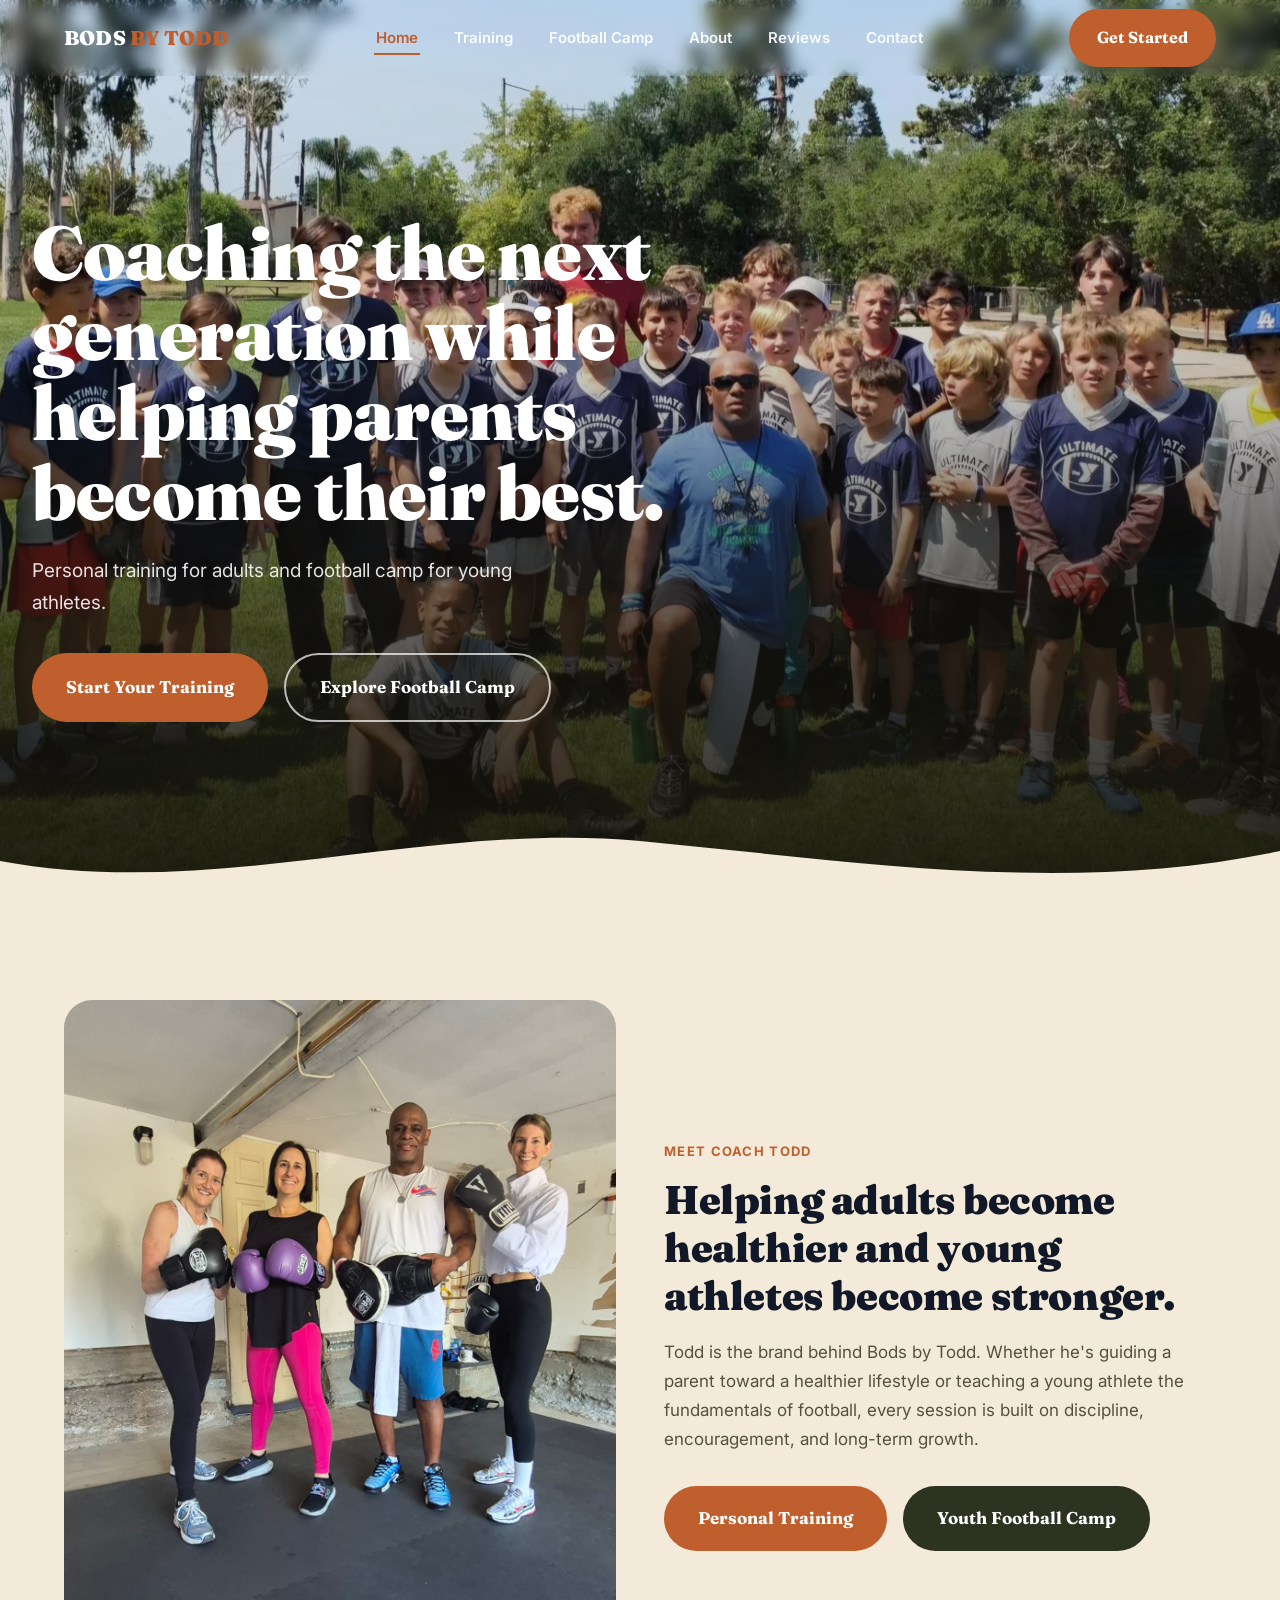
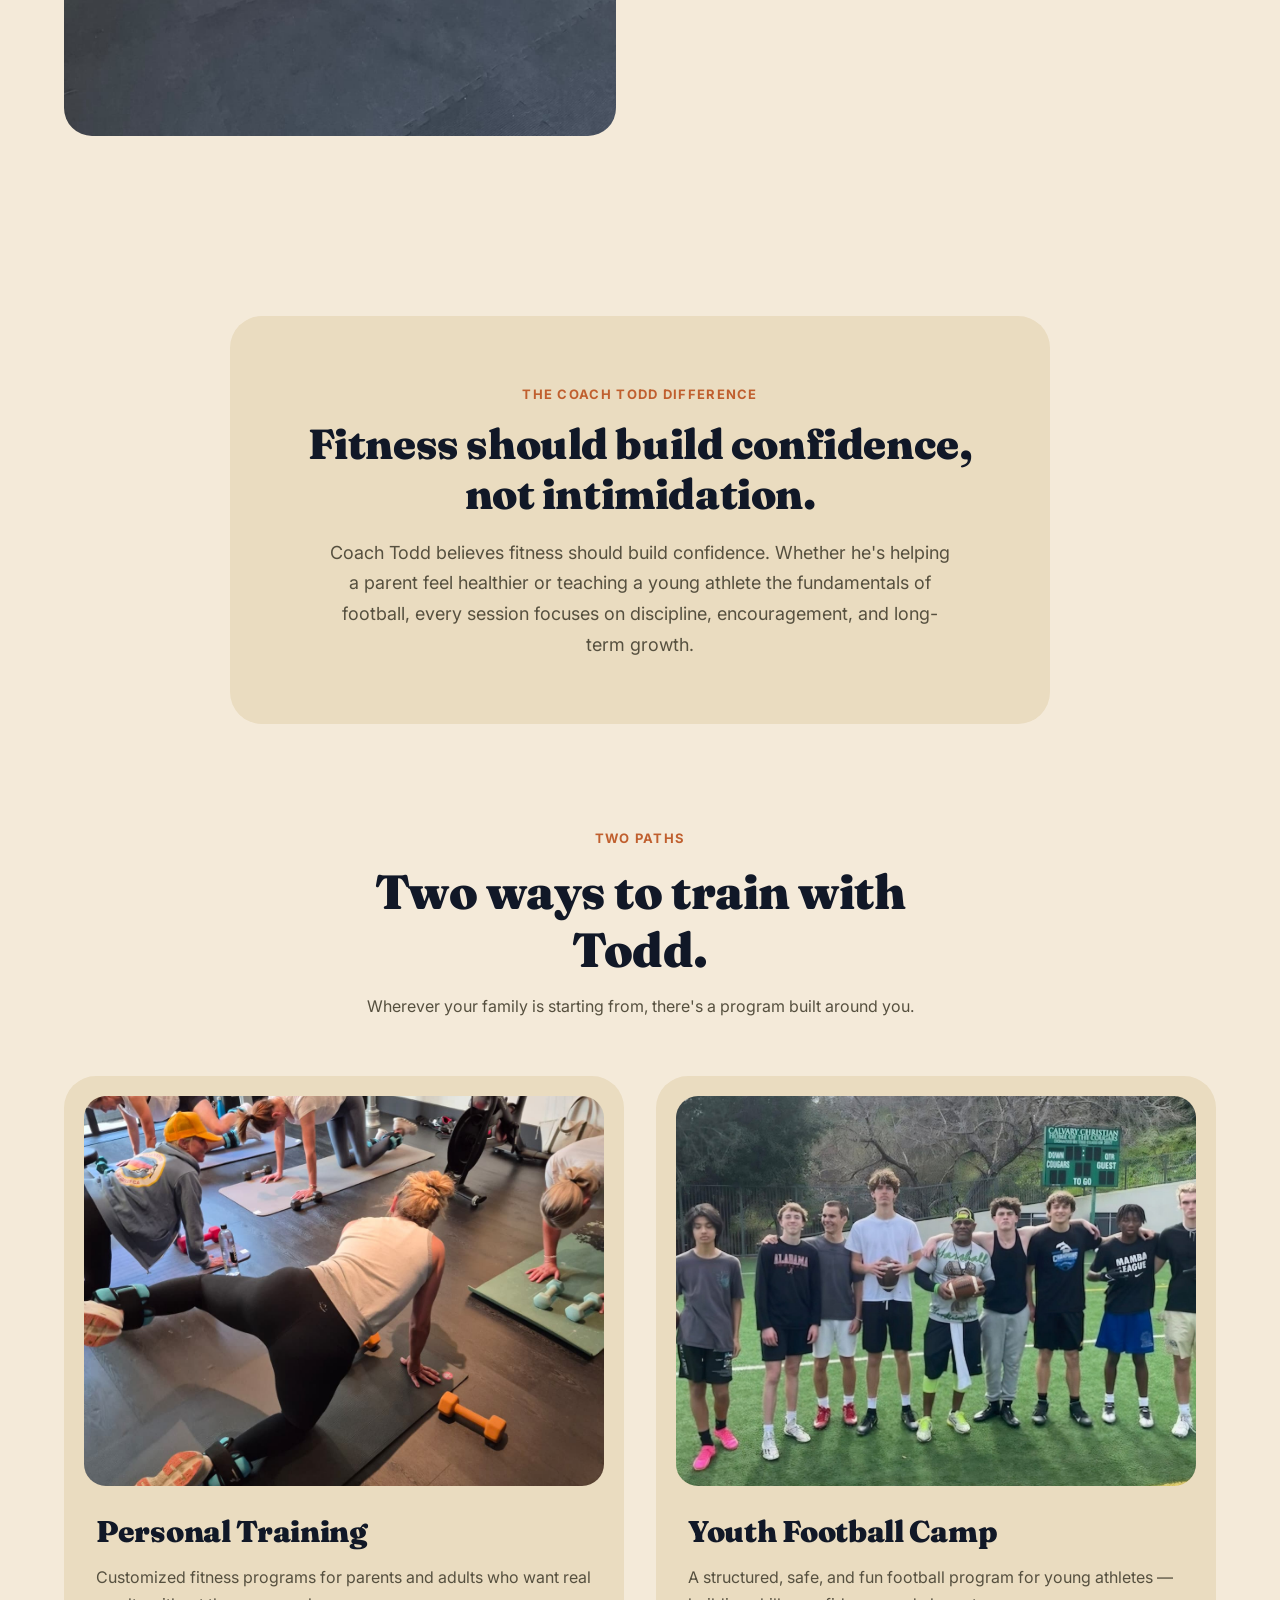
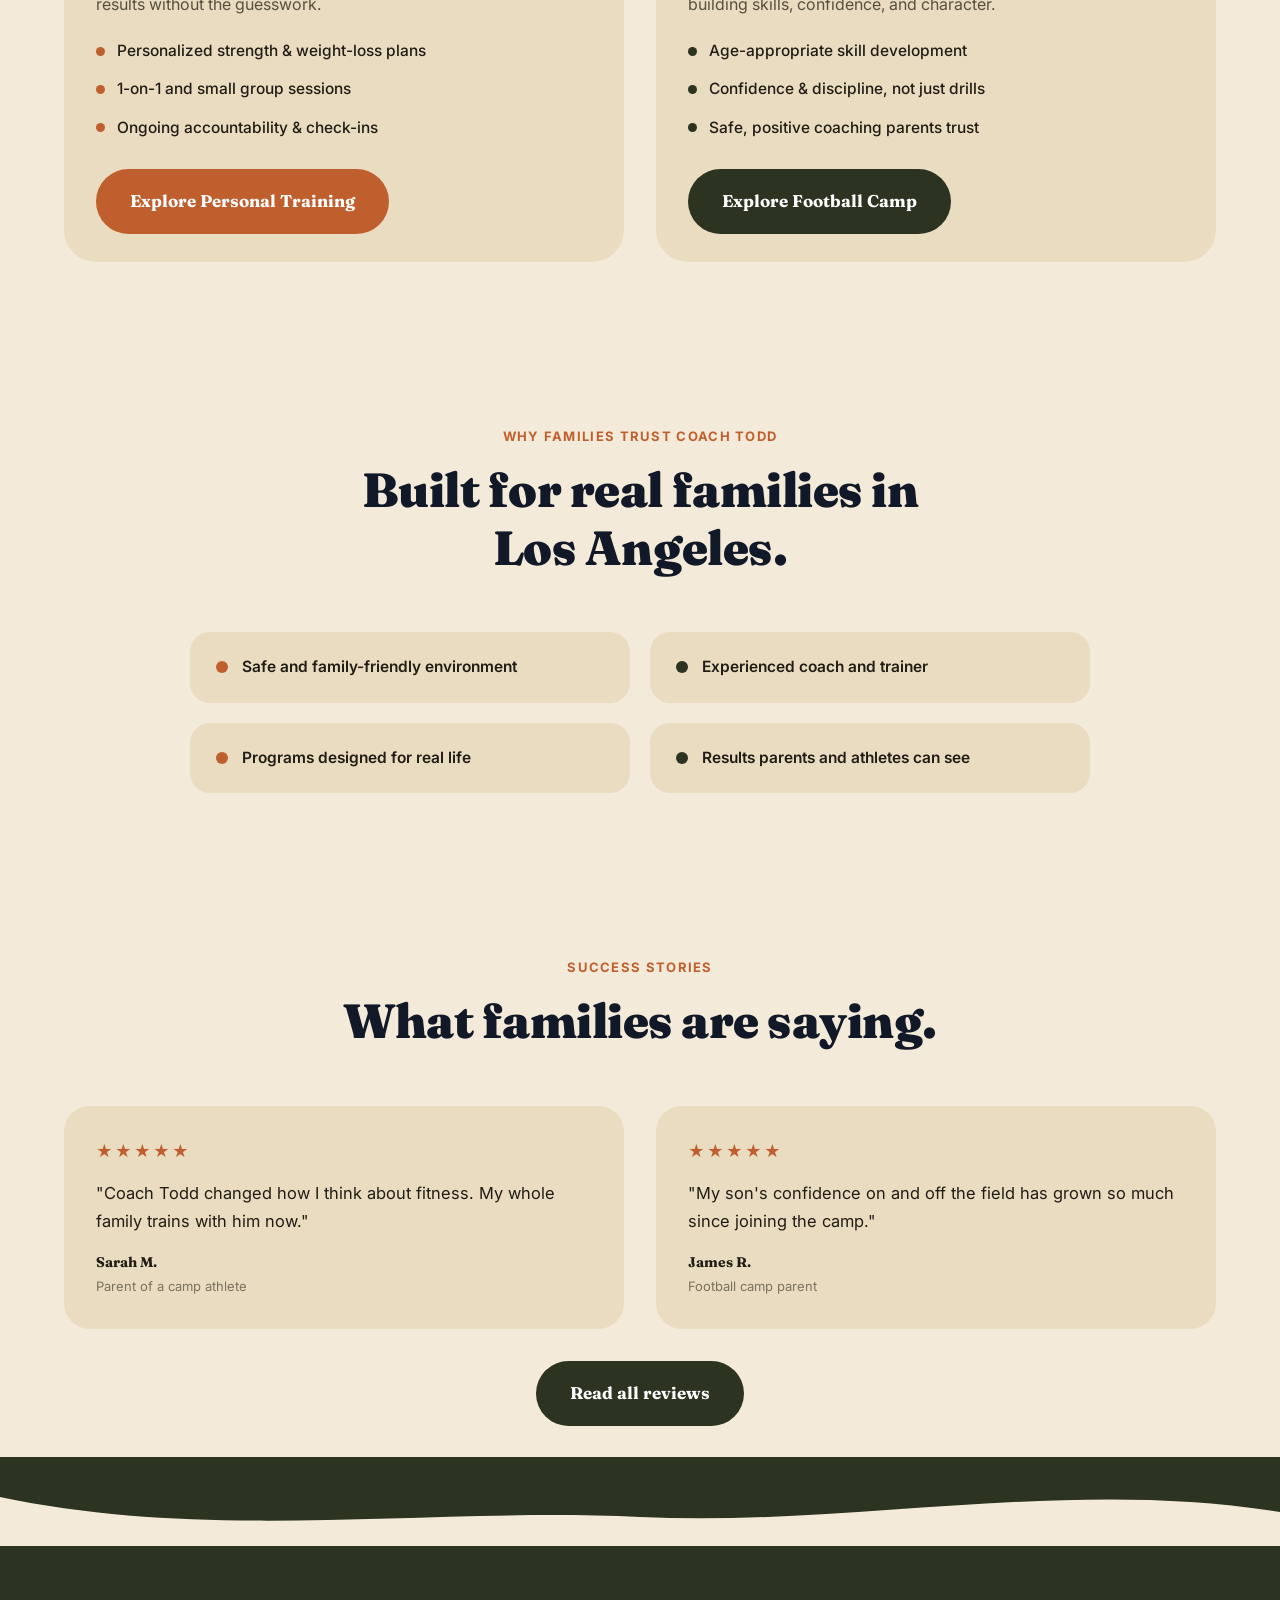
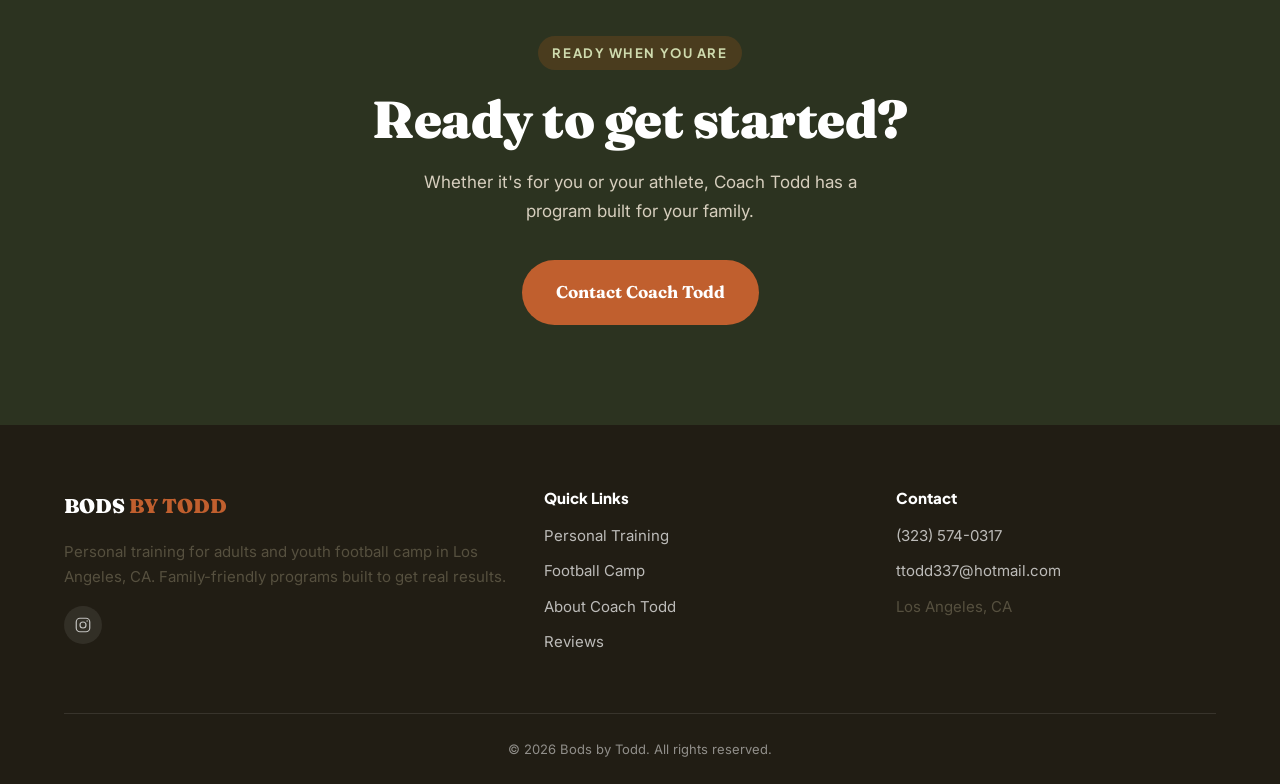
==== index.html @ 6c531eba "design updates, made it feel more organic" ====
<!DOCTYPE html>
<html lang="en">
<head>
<meta charset="UTF-8">
<meta name="viewport" content="width=device-width, initial-scale=1.0">
<title>Bods by Todd | Personal Training &amp; Football Camp in Los Angeles</title>
<meta name="description" content="Coach Todd offers personal training for adults and youth football camp in Los Angeles. Family-friendly programs built to get real results. Contact us today.">

<link rel="preconnect" href="https://fonts.googleapis.com">
<link rel="preconnect" href="https://fonts.gstatic.com" crossorigin>
<link href="https://fonts.googleapis.com/css2?family=Plus+Jakarta+Sans:wght@700;800&family=Inter:wght@400;500;600&family=Fraunces:opsz,wght@9..144,500;9..144,700;9..144,900&display=swap" rel="stylesheet">
<link rel="stylesheet" href="styles.css">
<link rel="stylesheet" href="organic.css">
</head>
<body class="organic">

<nav class="navbar">
  <div class="nav-container">
    <a href="index.html" class="nav-logo">BODS <span>BY TODD</span></a>
    <ul class="nav-links">
      <li><a href="index.html" class="nav-link active">Home</a></li>
      <li><a href="training.html" class="nav-link">Training</a></li>
      <li><a href="camp.html" class="nav-link">Football Camp</a></li>
      <li><a href="about.html" class="nav-link">About</a></li>
      <li><a href="testimonials.html" class="nav-link">Reviews</a></li>
      <li><a href="contact.html" class="nav-link">Contact</a></li>
    </ul>
    <div class="nav-right">
      <a href="contact.html" class="btn btn-primary nav-cta">Get Started</a>
      <button class="hamburger" aria-label="Toggle menu" aria-expanded="false">
        <span></span><span></span><span></span>
      </button>
    </div>
  </div>
</nav>
<div class="mobile-drawer">
  <a href="index.html" class="nav-link active">Home</a>
  <a href="training.html" class="nav-link">Training</a>
  <a href="camp.html" class="nav-link">Football Camp</a>
  <a href="about.html" class="nav-link">About</a>
  <a href="testimonials.html" class="nav-link">Reviews</a>
  <a href="contact.html" class="nav-link">Contact</a>
  <a href="contact.html" class="btn btn-primary" style="margin-top:16px;">Get Started</a>
</div>

<!-- ============ HERO: full-bleed photo + gradient overlay ============ -->
<header class="hero">
  <img class="hero-bg" src="working3.jpeg" alt="Coach Todd">
  <div class="hero-fade"></div>
  <div class="hero-content">
    <h1>Coaching the next generation while helping parents become their best.</h1>
    <p class="hero-subtitle">Personal training for adults and football camp for young athletes.</p>
    <div class="hero-actions">
      <a href="training.html" class="btn-pill btn-pill-terracotta">Start Your Training</a>
      <a href="camp.html" class="btn-pill btn-pill-outline">Explore Football Camp</a>
    </div>
  </div>
  <div class="wave-divider">
    <svg viewBox="0 0 1440 90" preserveAspectRatio="none">
      <path d="M0,50 C240,90 480,10 720,30 C960,50 1200,85 1440,40 L1440,90 L0,90 Z" fill="#F4EAD9"></path>
    </svg>
  </div>
</header>

<!-- ============ MEET COACH TODD ============ -->
<section class="organic-split">
  <div class="container split">
    <div class="fade-up split-photo">
      <img src="team.jpeg" alt="Coach Todd with young athletes">
    </div>
    <div class="fade-up">
      <span class="section-eyebrow-organic">Meet Coach Todd</span>
      <h2>Helping adults become healthier and young athletes become stronger.</h2>
      <p style="font-size:17px;">Todd is the brand behind Bods by Todd. Whether he's guiding a parent toward a healthier lifestyle or teaching a young athlete the fundamentals of football, every session is built on discipline, encouragement, and long-term growth.</p>
      <div class="hero-actions mt-4">
        <a href="training.html" class="btn-pill btn-pill-terracotta">Personal Training</a>
        <a href="camp.html" class="btn-pill btn-pill-green">Youth Football Camp</a>
      </div>
    </div>
  </div>
</section>

<!-- ============ THE COACH TODD DIFFERENCE ============ -->
<section>
  <div class="container">
    <div class="difference-card fade-up">
      <span class="section-eyebrow-organic">The Coach Todd Difference</span>
      <h2>Fitness should build confidence, not intimidation.</h2>
      <p>Coach Todd believes fitness should build confidence. Whether he's helping a parent feel healthier or teaching a young athlete the fundamentals of football, every session focuses on discipline, encouragement, and long-term growth.</p>
    </div>
  </div>
</section>

<!-- ============ TWO PATHS ============ -->
<section class="paths-section">
  <div class="container">
    <div class="section-head-organic fade-up">
      <span class="section-eyebrow-organic">Two Paths</span>
      <h2>Two ways to train with Todd.</h2>
      <p>Wherever your family is starting from, there's a program built around you.</p>
    </div>
    <div class="paths-grid stagger">
      <div class="path-card">
        <div class="path-photo"><img src="adult.jpeg" alt="Adult personal training session"></div>
        <h3>Personal Training</h3>
        <p class="desc">Customized fitness programs for parents and adults who want real results without the guesswork.</p>
        <ul class="path-list">
          <li><span class="dot dot-terracotta"></span> Personalized strength &amp; weight-loss plans</li>
          <li><span class="dot dot-terracotta"></span> 1-on-1 and small group sessions</li>
          <li><span class="dot dot-terracotta"></span> Ongoing accountability &amp; check-ins</li>
        </ul>
        <a href="training.html" class="btn-pill btn-pill-terracotta">Explore Personal Training</a>
      </div>
      <div class="path-card">
        <div class="path-photo"><img src="camp1.jpeg" alt="Youth football camp"></div>
        <h3>Youth Football Camp</h3>
        <p class="desc">A structured, safe, and fun football program for young athletes — building skills, confidence, and character.</p>
        <ul class="path-list">
          <li><span class="dot dot-green"></span> Age-appropriate skill development</li>
          <li><span class="dot dot-green"></span> Confidence &amp; discipline, not just drills</li>
          <li><span class="dot dot-green"></span> Safe, positive coaching parents trust</li>
        </ul>
        <a href="camp.html" class="btn-pill btn-pill-green">Explore Football Camp</a>
      </div>
    </div>
  </div>
</section>

<!-- ============ WHY FAMILIES CHOOSE TODD ============ -->
<section>
  <div class="container">
    <div class="section-head-organic fade-up">
      <span class="section-eyebrow-organic">Why Families Trust Coach Todd</span>
      <h2>Built for real families in Los Angeles.</h2>
    </div>
    <div class="trust-organic stagger">
      <div class="trust-pill"><span class="dot dot-terracotta"></span> Safe and family-friendly environment</div>
      <div class="trust-pill"><span class="dot dot-green"></span> Experienced coach and trainer</div>
      <div class="trust-pill"><span class="dot dot-terracotta"></span> Programs designed for real life</div>
      <div class="trust-pill"><span class="dot dot-green"></span> Results parents and athletes can see</div>
    </div>
  </div>
</section>

<!-- ============ SUCCESS STORIES / TESTIMONIALS PREVIEW ============ -->
<section>
  <div class="container">
    <div class="section-head-organic fade-up">
      <span class="section-eyebrow-organic">Success Stories</span>
      <h2>What families are saying.</h2>
    </div>
    <div class="grid-2 stagger">
      <div class="testimonial-organic">
        <div class="stars">★★★★★</div>
        <p class="testimonial-quote">"Coach Todd changed how I think about fitness. My whole family trains with him now."</p>
        <div class="testimonial-author">Sarah M.</div>
        <div class="testimonial-role">Parent of a camp athlete</div>
      </div>
      <div class="testimonial-organic">
        <div class="stars">★★★★★</div>
        <p class="testimonial-quote">"My son's confidence on and off the field has grown so much since joining the camp."</p>
        <div class="testimonial-author">James R.</div>
        <div class="testimonial-role">Football camp parent</div>
      </div>
    </div>
    <p class="text-center mt-4"><a href="testimonials.html" class="btn-pill btn-pill-green" style="color:#fff;">Read all reviews</a></p>
  </div>
</section>

<!-- ============ FINAL CTA ============ -->
<div class="cta-wrap-organic">
  <div class="cta-wave-top">
    <svg viewBox="0 0 1440 90" preserveAspectRatio="none">
      <path d="M0,40 C240,85 480,50 720,60 C960,70 1200,20 1440,55 L1440,0 L0,0 Z" fill="#2C3320"></path>
    </svg>
  </div>
  <section class="cta-section-organic fade-up">
    <div class="container">
      <span class="hero-eyebrow">Ready When You Are</span>
      <h2>Ready to get started?</h2>
      <p>Whether it's for you or your athlete, Coach Todd has a program built for your family.</p>
      <a href="contact.html" class="btn-pill btn-pill-terracotta">Contact Coach Todd</a>
    </div>
  </section>
</div>

<footer class="site-footer">
  <div class="container">
    <div class="footer-grid">
      <div class="footer-col">
        <div class="footer-logo">BODS <span>BY TODD</span></div>
        <p>Personal training for adults and youth football camp in Los Angeles, CA. Family-friendly programs built to get real results.</p>
        <div class="footer-social">
          <a href="https://www.instagram.com/bodsbytodd/" target="_blank" rel="noopener" aria-label="Instagram">
            <svg width="18" height="18" viewBox="0 0 24 24" fill="none"><rect x="3" y="3" width="18" height="18" rx="5" stroke="currentColor" stroke-width="1.6"/><circle cx="12" cy="12" r="4" stroke="currentColor" stroke-width="1.6"/><circle cx="17.5" cy="6.5" r="1" fill="currentColor"/></svg>
          </a>
        </div>
      </div>
      <div class="footer-col">
        <h4>Quick Links</h4>
        <a href="training.html">Personal Training</a>
        <a href="camp.html">Football Camp</a>
        <a href="about.html">About Coach Todd</a>
        <a href="testimonials.html">Reviews</a>
      </div>
      <div class="footer-col">
        <h4>Contact</h4>
        <a href="tel:3235740317">(323) 574-0317</a>
        <a href="mailto:ttodd337@hotmail.com">ttodd337@hotmail.com</a>
        <p>Los Angeles, CA</p>
      </div>
    </div>
    <div class="footer-bottom">&copy; 2026 Bods by Todd. All rights reserved.</div>
  </div>
</footer>

<script src="main.js"></script>
</body>
</html>
---- styles.css ----
/* ==========================================================================
   Bods by Todd — Global Stylesheet
   ========================================================================== */

/* ---- Custom Properties ---- */
:root {
  --color-primary: #1A3A5C;
  --color-primary-dark: #112840;
  --color-accent: #F97316;
  --color-accent-dark: #EA580C;
  --color-bg: #F8F9FA;
  --color-surface: #FFFFFF;
  --color-text: #111827;
  --color-text-muted: #6B7280;
  --color-trust-green: #16A34A;
  --color-border: #E5E7EB;

  --font-heading: 'Plus Jakarta Sans', sans-serif;
  --font-body: 'Inter', sans-serif;

  --radius-btn: 8px;
  --radius-card: 16px;
  --shadow-card: 0 2px 8px rgba(0, 0, 0, 0.08);
  --shadow-card-hover: 0 8px 24px rgba(0, 0, 0, 0.12);

  --space-1: 8px;
  --space-2: 16px;
  --space-3: 24px;
  --space-4: 32px;
  --space-5: 48px;
  --space-6: 64px;
  --space-7: 80px;
  --space-8: 100px;

  --nav-height: 76px;
  --transition: 0.2s ease;
}

/* ---- Reset ---- */
* {
  box-sizing: border-box;
  margin: 0;
  padding: 0;
}

html {
  scroll-behavior: smooth;
  -webkit-text-size-adjust: 100%;
}

body {
  font-family: var(--font-body);
  font-weight: 400;
  font-size: 16px;
  line-height: 1.7;
  color: var(--color-text);
  background: var(--color-bg);
  overflow-x: hidden;
}

img, video {
  max-width: 100%;
  display: block;
}

a {
  text-decoration: none;
  color: inherit;
}

ul {
  list-style: none;
}

button {
  font-family: inherit;
  cursor: pointer;
  border: none;
  background: none;
}

input, select, textarea {
  font-family: inherit;
  font-size: 16px;
}

h1, h2, h3, h4 {
  font-family: var(--font-heading);
  font-weight: 800;
  line-height: 1.2;
  color: var(--color-text);
}

h1 { font-size: 40px; }
h2 { font-size: 30px; }
h3 { font-size: 22px; }

@media (min-width: 768px) {
  h1 { font-size: 60px; }
  h2 { font-size: 42px; }
  h3 { font-size: 26px; }
}

p {
  color: var(--color-text-muted);
}

.container {
  width: 100%;
  max-width: 1200px;
  margin: 0 auto;
  padding: 0 var(--space-3);
}

section {
  padding: 48px 0;
}

@media (min-width: 768px) {
  section { padding: 80px 0; }
}

.section-eyebrow {
  display: inline-block;
  font-family: var(--font-heading);
  font-weight: 700;
  font-size: 13px;
  letter-spacing: 0.08em;
  text-transform: uppercase;
  color: var(--color-accent);
  margin-bottom: var(--space-2);
}

.section-title {
  margin-bottom: var(--space-2);
}

.section-subtitle {
  font-size: 17px;
  max-width: 640px;
  color: var(--color-text-muted);
  margin-bottom: var(--space-5);
}

.section-header {
  text-align: center;
  max-width: 720px;
  margin: 0 auto var(--space-6);
}

.section-header .section-subtitle {
  margin: 0 auto;
}

/* ---- Buttons ---- */
.btn {
  display: inline-flex;
  align-items: center;
  justify-content: center;
  gap: 8px;
  font-family: var(--font-body);
  font-weight: 600;
  font-size: 16px;
  padding: 15px 28px;
  border-radius: var(--radius-btn);
  transition: transform var(--transition), background var(--transition), color var(--transition), border-color var(--transition), box-shadow var(--transition);
  white-space: nowrap;
}

.btn-primary {
  background: var(--color-accent);
  color: #fff;
}

.btn-primary:hover {
  background: var(--color-accent-dark);
  transform: translateY(-1px);
}

.btn-outline {
  background: transparent;
  color: var(--color-accent);
  border: 2px solid var(--color-accent);
}

.btn-outline:hover {
  background: var(--color-accent);
  color: #fff;
  transform: translateY(-1px);
}

.btn-outline-light {
  background: transparent;
  color: #fff;
  border: 2px solid rgba(255, 255, 255, 0.6);
}

.btn-outline-light:hover {
  background: #fff;
  color: var(--color-primary);
  border-color: #fff;
  transform: translateY(-1px);
}

.btn-block {
  width: 100%;
}

.btn-sm {
  padding: 10px 20px;
  font-size: 14px;
}

/* ==========================================================================
   Navigation
   ========================================================================== */

.navbar {
  position: sticky;
  top: 0;
  left: 0;
  right: 0;
  z-index: 1000;
  background: rgba(255, 255, 255, 0.97);
  backdrop-filter: blur(8px);
  height: var(--nav-height);
  display: flex;
  align-items: center;
  transition: box-shadow var(--transition);
}

.navbar.is-scrolled {
  box-shadow: 0 2px 12px rgba(0, 0, 0, 0.08);
}

.nav-container {
  width: 100%;
  max-width: 1200px;
  margin: 0 auto;
  padding: 0 var(--space-3);
  display: flex;
  align-items: center;
  justify-content: space-between;
}

.nav-logo {
  font-family: var(--font-heading);
  font-weight: 800;
  font-size: 20px;
  letter-spacing: 0.01em;
  color: var(--color-primary);
}

.nav-logo span {
  color: var(--color-accent);
}

.nav-links {
  display: none;
  align-items: center;
  gap: var(--space-4);
}

.nav-link {
  position: relative;
  font-weight: 600;
  font-size: 15px;
  color: var(--color-text);
  padding: 8px 2px;
  transition: color var(--transition);
}

.nav-link::after {
  content: '';
  position: absolute;
  left: 0;
  bottom: 0;
  width: 0;
  height: 2px;
  background: var(--color-accent);
  transition: width var(--transition);
}

.nav-link:hover {
  color: var(--color-accent);
}

.nav-link.active {
  color: var(--color-primary);
}

.nav-link.active::after {
  width: 100%;
}

.nav-right {
  display: flex;
  align-items: center;
  gap: var(--space-3);
}

.nav-cta {
  display: none;
}

.hamburger {
  display: flex;
  flex-direction: column;
  justify-content: center;
  gap: 5px;
  width: 32px;
  height: 32px;
  z-index: 1100;
}

.hamburger span {
  display: block;
  width: 100%;
  height: 2px;
  background: var(--color-primary);
  border-radius: 2px;
  transition: transform var(--transition), opacity var(--transition);
}

.hamburger.is-open span:nth-child(1) {
  transform: translateY(7px) rotate(45deg);
}

.hamburger.is-open span:nth-child(2) {
  opacity: 0;
}

.hamburger.is-open span:nth-child(3) {
  transform: translateY(-7px) rotate(-45deg);
}

.mobile-drawer {
  position: fixed;
  inset: 0;
  background: var(--color-primary);
  z-index: 1050;
  display: flex;
  flex-direction: column;
  align-items: center;
  justify-content: center;
  gap: var(--space-4);
  transform: translateY(-100%);
  transition: transform 0.3s ease;
}

.mobile-drawer.is-open {
  transform: translateY(0);
}

.mobile-drawer .nav-link {
  color: #fff;
  font-size: 22px;
}

.mobile-drawer .nav-link.active {
  color: var(--color-accent);
}

.mobile-drawer .nav-link.active::after {
  background: var(--color-accent);
}

body.no-scroll {
  overflow: hidden;
}

@media (min-width: 992px) {
  .nav-links { display: flex; }
  .nav-cta { display: inline-flex; }
  .hamburger { display: none; }
}

/* ==========================================================================
   Hero
   ========================================================================== */

.hero {
  background: linear-gradient(135deg, var(--color-primary) 0%, var(--color-primary-dark) 100%);
  color: #fff;
  padding: 56px 0 var(--space-7);
  position: relative;
  overflow: hidden;
}

.hero-grid {
  display: grid;
  gap: var(--space-6);
  align-items: center;
}

@media (min-width: 992px) {
  .hero-grid {
    grid-template-columns: 1.1fr 0.9fr;
  }
}

.hero-eyebrow {
  display: inline-block;
  background: rgba(249, 115, 22, 0.15);
  color: #FDBA74;
  font-family: var(--font-heading);
  font-weight: 700;
  font-size: 13px;
  letter-spacing: 0.06em;
  text-transform: uppercase;
  padding: 6px 14px;
  border-radius: 999px;
  margin-bottom: var(--space-3);
}

.hero h1 {
  color: #fff;
  margin-bottom: var(--space-3);
}

.hero p.hero-subtitle {
  color: rgba(255, 255, 255, 0.85);
  font-size: 18px;
  max-width: 540px;
  margin-bottom: var(--space-4);
}

.hero-actions {
  display: flex;
  flex-wrap: wrap;
  gap: var(--space-2);
  margin-bottom: var(--space-5);
}

.trust-badges {
  display: flex;
  flex-wrap: wrap;
  gap: var(--space-2);
}

.trust-badge {
  display: flex;
  align-items: center;
  gap: 8px;
  background: rgba(255, 255, 255, 0.08);
  border: 1px solid rgba(255, 255, 255, 0.15);
  padding: 10px 16px;
  border-radius: 999px;
  font-size: 14px;
  font-weight: 600;
  color: #fff;
}

.trust-badge svg {
  flex-shrink: 0;
  color: var(--color-accent);
}

.hero-photo {
  /* TODO: Replace with Todd's photo */
  aspect-ratio: 4 / 5;
  width: 100%;
  max-width: 440px;
  margin: 0 auto;
  border-radius: var(--radius-card);
  background: linear-gradient(160deg, rgba(255, 255, 255, 0.12), rgba(255, 255, 255, 0.03));
  border: 2px dashed rgba(255, 255, 255, 0.25);
  display: flex;
  align-items: center;
  justify-content: center;
  text-align: center;
  padding: var(--space-4);
  color: rgba(255, 255, 255, 0.6);
  font-weight: 600;
  font-size: 14px;
}

/* ==========================================================================
   Cards & Grids
   ========================================================================== */

.grid-2 {
  display: grid;
  gap: var(--space-4);
}

@media (min-width: 768px) {
  .grid-2 { grid-template-columns: repeat(2, 1fr); }
}

.grid-3 {
  display: grid;
  gap: var(--space-4);
}

@media (min-width: 768px) {
  .grid-3 { grid-template-columns: repeat(3, 1fr); }
}

.grid-4 {
  display: grid;
  gap: var(--space-3);
  grid-template-columns: repeat(2, 1fr);
}

@media (min-width: 768px) {
  .grid-4 { grid-template-columns: repeat(4, 1fr); }
}

.card {
  background: var(--color-surface);
  border-radius: var(--radius-card);
  box-shadow: var(--shadow-card);
  padding: var(--space-4);
  transition: box-shadow var(--transition), transform var(--transition);
}

.card:hover {
  box-shadow: var(--shadow-card-hover);
  transform: translateY(-2px);
}

/* Service overview cards */
.service-card {
  background: var(--color-surface);
  border-radius: var(--radius-card);
  box-shadow: var(--shadow-card);
  padding: var(--space-5);
  display: flex;
  flex-direction: column;
  transition: box-shadow var(--transition), transform var(--transition);
}

.service-card:hover {
  box-shadow: var(--shadow-card-hover);
  transform: translateY(-3px);
}

.service-icon {
  width: 60px;
  height: 60px;
  border-radius: 14px;
  background: rgba(249, 115, 22, 0.12);
  color: var(--color-accent);
  display: flex;
  align-items: center;
  justify-content: center;
  margin-bottom: var(--space-3);
}

.service-card h3 {
  margin-bottom: var(--space-2);
}

.service-card p {
  margin-bottom: var(--space-3);
  flex-grow: 1;
}

/* Trust / checklist grid */
.trust-point {
  display: flex;
  gap: 14px;
  align-items: flex-start;
  background: var(--color-surface);
  border-radius: var(--radius-card);
  box-shadow: var(--shadow-card);
  padding: var(--space-3);
}

.trust-check {
  flex-shrink: 0;
  width: 28px;
  height: 28px;
  border-radius: 50%;
  background: rgba(22, 163, 74, 0.12);
  color: var(--color-trust-green);
  display: flex;
  align-items: center;
  justify-content: center;
}

.trust-point p {
  color: var(--color-text);
  font-weight: 500;
  font-size: 15px;
  margin: 0;
}

/* ==========================================================================
   Testimonials
   ========================================================================== */

.stars {
  color: #F59E0B;
  font-size: 16px;
  letter-spacing: 2px;
  margin-bottom: var(--space-2);
}

.testimonial-card {
  background: var(--color-surface);
  border-radius: var(--radius-card);
  box-shadow: var(--shadow-card);
  padding: var(--space-4);
}

.testimonial-quote {
  color: var(--color-text);
  font-size: 16px;
  margin-bottom: var(--space-3);
}

.testimonial-author {
  font-family: var(--font-heading);
  font-weight: 700;
  font-size: 14px;
  color: var(--color-primary);
}

.testimonial-role {
  font-size: 13px;
  color: var(--color-text-muted);
}

/* ==========================================================================
   CTA Banner
   ========================================================================== */

.cta-banner {
  background: linear-gradient(135deg, var(--color-primary) 0%, var(--color-primary-dark) 100%);
  color: #fff;
  text-align: center;
  border-radius: var(--radius-card);
  padding: var(--space-6) var(--space-3);
}

.cta-banner h2 {
  color: #fff;
  margin-bottom: var(--space-2);
}

.cta-banner p {
  color: rgba(255, 255, 255, 0.85);
  max-width: 520px;
  margin: 0 auto var(--space-4);
  font-size: 17px;
}

/* ==========================================================================
   Footer
   ========================================================================== */

.site-footer {
  background: var(--color-primary-dark);
  color: rgba(255, 255, 255, 0.75);
  padding: var(--space-6) 0 var(--space-3);
}

.footer-grid {
  display: grid;
  gap: var(--space-4);
  margin-bottom: var(--space-5);
}

@media (min-width: 768px) {
  .footer-grid {
    grid-template-columns: 1.4fr 1fr 1fr;
  }
}

.footer-logo {
  font-family: var(--font-heading);
  font-weight: 800;
  font-size: 20px;
  color: #fff;
  margin-bottom: var(--space-2);
}

.footer-logo span {
  color: var(--color-accent);
}

.footer-col h4 {
  color: #fff;
  font-size: 15px;
  margin-bottom: var(--space-2);
}

.footer-col a, .footer-col p {
  display: block;
  color: rgba(255, 255, 255, 0.7);
  font-size: 15px;
  margin-bottom: 10px;
  transition: color var(--transition);
}

.footer-col a:hover {
  color: var(--color-accent);
}

.footer-social {
  display: flex;
  gap: 12px;
  margin-top: var(--space-2);
}

.footer-social a {
  width: 38px;
  height: 38px;
  border-radius: 50%;
  background: rgba(255, 255, 255, 0.08);
  display: flex;
  align-items: center;
  justify-content: center;
  margin-bottom: 0;
}

.footer-bottom {
  border-top: 1px solid rgba(255, 255, 255, 0.1);
  padding-top: var(--space-3);
  text-align: center;
  font-size: 13px;
  color: rgba(255, 255, 255, 0.5);
}

/* ==========================================================================
   Page Hero (interior pages)
   ========================================================================== */

.page-hero {
  background: linear-gradient(135deg, var(--color-primary) 0%, var(--color-primary-dark) 100%);
  color: #fff;
  padding: var(--space-6) 0;
  text-align: center;
}

.page-hero h1 {
  color: #fff;
  margin-bottom: var(--space-2);
}

.page-hero p {
  color: rgba(255, 255, 255, 0.85);
  max-width: 640px;
  margin: 0 auto;
  font-size: 18px;
}

.page-hero .btn {
  margin-top: var(--space-4);
}

/* ==========================================================================
   Photo placeholders
   ========================================================================== */

.photo-placeholder {
  background: rgba(26, 58, 92, 0.06);
  border: 2px dashed rgba(26, 58, 92, 0.2);
  border-radius: var(--radius-card);
  display: flex;
  align-items: center;
  justify-content: center;
  text-align: center;
  padding: var(--space-4);
  color: var(--color-text-muted);
  font-weight: 600;
  font-size: 14px;
  min-height: 220px;
}

.video-frame {
  max-width: 760px;
  max-height: 70vh;
  margin: 0 auto;
  border-radius: var(--radius-card);
  overflow: hidden;
  box-shadow: var(--shadow-card);
  background: #000;
  display: flex;
  align-items: center;
  justify-content: center;
}

.video-frame video {
  max-width: 100%;
  max-height: 70vh;
  display: block;
}

.gallery-slider {
  position: relative;
  max-width: 760px;
  margin: 0 auto;
  border-radius: var(--radius-card);
  overflow: hidden;
  box-shadow: var(--shadow-card);
}

.gallery-track {
  display: flex;
  transition: transform 0.4s ease;
}

.gallery-slide {
  flex: 0 0 100%;
  aspect-ratio: 4 / 3;
}

.gallery-slide img {
  width: 100%;
  height: 100%;
  object-fit: cover;
}

.gallery-arrow {
  position: absolute;
  top: 50%;
  transform: translateY(-50%);
  width: 44px;
  height: 44px;
  border-radius: 50%;
  background: rgba(17, 24, 39, 0.55);
  color: #fff;
  display: flex;
  align-items: center;
  justify-content: center;
  transition: background var(--transition);
}

.gallery-arrow:hover {
  background: var(--color-accent);
}

.gallery-arrow-prev { left: 14px; }
.gallery-arrow-next { right: 14px; }

.gallery-dots {
  position: absolute;
  bottom: 16px;
  left: 50%;
  transform: translateX(-50%);
  display: flex;
  gap: 8px;
}

.gallery-dot {
  width: 8px;
  height: 8px;
  border-radius: 50%;
  background: rgba(255, 255, 255, 0.5);
  transition: background var(--transition), transform var(--transition);
}

.gallery-dot.is-active {
  background: #fff;
  transform: scale(1.25);
}

/* ==========================================================================
   Lists / checkmarks
   ========================================================================== */

.check-list li {
  display: flex;
  align-items: flex-start;
  gap: 10px;
  margin-bottom: var(--space-2);
  color: var(--color-text);
  font-weight: 500;
}

.check-list li svg {
  flex-shrink: 0;
  color: var(--color-trust-green);
  margin-top: 3px;
}

.attribute-pills {
  display: flex;
  flex-wrap: wrap;
  gap: 12px;
}

.attribute-pill {
  display: flex;
  align-items: center;
  gap: 8px;
  background: var(--color-surface);
  box-shadow: var(--shadow-card);
  border-radius: 999px;
  padding: 12px 20px;
  font-weight: 600;
  font-size: 15px;
}

.attribute-pill svg {
  color: var(--color-trust-green);
}

/* ==========================================================================
   Two-column content sections
   ========================================================================== */

.split {
  display: grid;
  gap: var(--space-5);
  align-items: center;
}

@media (min-width: 992px) {
  .split { grid-template-columns: 1fr 1fr; }
  .split.reverse > *:first-child { order: 2; }
}

/* ==========================================================================
   Tables (rates)
   ========================================================================== */

.rate-table {
  width: 100%;
  border-collapse: collapse;
  background: var(--color-surface);
  border-radius: var(--radius-card);
  overflow: hidden;
  box-shadow: var(--shadow-card);
}

.rate-table th, .rate-table td {
  padding: 18px 20px;
  text-align: left;
  border-bottom: 1px solid var(--color-border);
}

.rate-table th {
  font-family: var(--font-heading);
  background: var(--color-primary);
  color: #fff;
}

.rate-table tr:last-child td {
  border-bottom: none;
}

.rate-note {
  margin-top: var(--space-3);
  font-size: 14px;
  font-style: italic;
}

/* ==========================================================================
   Journey / Steps
   ========================================================================== */

.journey-steps {
  display: grid;
  gap: var(--space-4);
  position: relative;
}

@media (min-width: 992px) {
  .journey-steps {
    grid-template-columns: repeat(4, 1fr);
  }
}

.journey-step {
  background: var(--color-surface);
  border-radius: var(--radius-card);
  box-shadow: var(--shadow-card);
  padding: var(--space-4);
  text-align: center;
  position: relative;
}

.journey-step-number {
  width: 44px;
  height: 44px;
  border-radius: 50%;
  background: var(--color-accent);
  color: #fff;
  font-family: var(--font-heading);
  font-weight: 800;
  display: flex;
  align-items: center;
  justify-content: center;
  margin: 0 auto var(--space-2);
}

.journey-arrow {
  display: none;
  align-items: center;
  justify-content: center;
  color: var(--color-accent);
}

@media (min-width: 992px) {
  .journey-steps {
    grid-template-columns: 1fr auto 1fr auto 1fr auto 1fr;
  }
  .journey-arrow { display: flex; }
}

/* ==========================================================================
   FAQ Accordion
   ========================================================================== */

.faq-list {
  max-width: 760px;
  margin: 0 auto;
}

.faq-item {
  background: var(--color-surface);
  border-radius: var(--radius-card);
  box-shadow: var(--shadow-card);
  margin-bottom: var(--space-2);
  overflow: hidden;
}

.faq-question {
  width: 100%;
  display: flex;
  align-items: center;
  justify-content: space-between;
  gap: var(--space-2);
  padding: 22px 24px;
  font-family: var(--font-heading);
  font-weight: 700;
  font-size: 16px;
  color: var(--color-primary);
  text-align: left;
}

.faq-question .faq-icon {
  flex-shrink: 0;
  width: 24px;
  height: 24px;
  color: var(--color-accent);
  transition: transform var(--transition);
}

.faq-item.is-open .faq-icon {
  transform: rotate(45deg);
}

.faq-answer {
  max-height: 0;
  overflow: hidden;
  transition: max-height 0.3s ease;
}

.faq-answer p {
  padding: 0 24px 22px;
  color: var(--color-text-muted);
}

/* ==========================================================================
   Contact page
   ========================================================================== */

.contact-info-item {
  display: flex;
  gap: 16px;
  align-items: flex-start;
  margin-bottom: var(--space-3);
}

.contact-info-icon {
  flex-shrink: 0;
  width: 46px;
  height: 46px;
  border-radius: 12px;
  background: rgba(26, 58, 92, 0.08);
  color: var(--color-primary);
  display: flex;
  align-items: center;
  justify-content: center;
}

.contact-info-item h4 {
  font-size: 15px;
  margin-bottom: 4px;
}

.contact-info-item a, .contact-info-item p {
  color: var(--color-text-muted);
  font-size: 15px;
}

.contact-info-item a:hover {
  color: var(--color-accent);
}

.contact-form {
  background: var(--color-surface);
  border-radius: var(--radius-card);
  box-shadow: var(--shadow-card);
  padding: var(--space-5);
}

.form-group {
  margin-bottom: var(--space-3);
}

.form-group label {
  display: block;
  font-weight: 600;
  font-size: 14px;
  margin-bottom: 8px;
  color: var(--color-text);
}

.form-group input,
.form-group select,
.form-group textarea {
  width: 100%;
  padding: 14px 16px;
  border: 1px solid var(--color-border);
  border-radius: var(--radius-btn);
  color: var(--color-text);
  background: var(--color-bg);
  transition: border-color var(--transition);
}

.form-group input:focus,
.form-group select:focus,
.form-group textarea:focus {
  outline: none;
  border-color: var(--color-accent);
}

.form-group textarea {
  resize: vertical;
  min-height: 120px;
}

.form-status {
  margin-top: var(--space-2);
  font-weight: 600;
  font-size: 14px;
  display: none;
}

.form-status.success {
  display: block;
  color: var(--color-trust-green);
}

.form-status.error {
  display: block;
  color: #DC2626;
}

.response-note {
  display: flex;
  align-items: center;
  gap: 10px;
  background: rgba(22, 163, 74, 0.08);
  color: var(--color-trust-green);
  font-weight: 600;
  font-size: 14px;
  padding: 14px 18px;
  border-radius: var(--radius-btn);
  margin-top: var(--space-3);
}

/* ==========================================================================
   Scroll animations
   ========================================================================== */

.fade-up {
  opacity: 0;
  transform: translateY(24px);
  transition: opacity 0.6s ease, transform 0.6s ease;
}

.fade-up.is-visible {
  opacity: 1;
  transform: translateY(0);
}

.stagger > * {
  opacity: 0;
  transform: translateY(20px);
  transition: opacity 0.5s ease, transform 0.5s ease;
}

.stagger.is-visible > * {
  opacity: 1;
  transform: translateY(0);
}

.stagger.is-visible > *:nth-child(1) { transition-delay: 0.05s; }
.stagger.is-visible > *:nth-child(2) { transition-delay: 0.15s; }
.stagger.is-visible > *:nth-child(3) { transition-delay: 0.25s; }
.stagger.is-visible > *:nth-child(4) { transition-delay: 0.35s; }
.stagger.is-visible > *:nth-child(5) { transition-delay: 0.45s; }
.stagger.is-visible > *:nth-child(6) { transition-delay: 0.55s; }

/* ==========================================================================
   Utilities
   ========================================================================== */

.text-center { text-align: center; }
.mt-2 { margin-top: var(--space-2); }
.mt-3 { margin-top: var(--space-3); }
.mt-4 { margin-top: var(--space-4); }
.mb-0 { margin-bottom: 0; }
.bg-surface { background: var(--color-surface); }
.limited-note {
  color: var(--color-accent-dark);
  font-weight: 700;
  font-size: 14px;
  margin-top: var(--space-2);
}

@media (min-width: 768px) {
  .desktop-only-flex { display: flex; }
}
---- organic.css ----
/* ==========================================================================
   Organic Direction — homepage-only design system
   Scoped under body.organic so training/camp/about/testimonials/contact
   are completely unaffected until this direction is approved and rolled out.
   ========================================================================== */

body.organic {
  --cream: #F4EAD9;
  --cream-card: #EADCC0;
  --dark: #211D14;
  --green: #2C3320;
  --green-dark: #1E2416;
  --sage: #CFDBAE;
  --terracotta: #C05F2E;
  --terracotta-dark: #A24E23;
  --font-display: 'Fraunces', serif;

  background: var(--cream);
  color: var(--dark);
}

body.organic h1,
body.organic h2,
body.organic h3 {
  font-family: var(--font-display);
  font-weight: 900;
  letter-spacing: -0.01em;
}

body.organic p {
  color: #56503F;
}

/* ---- Nav: transparent over hero, solid once scrolled ---- */
body.organic .navbar {
  position: fixed;
  top: 0;
  left: 0;
  right: 0;
  background: transparent;
  box-shadow: none;
  transition: background 0.3s ease, box-shadow 0.3s ease;
}

body.organic .navbar.is-scrolled {
  background: rgba(244, 234, 217, 0.96);
  backdrop-filter: blur(8px);
  box-shadow: 0 2px 16px rgba(33, 29, 20, 0.08);
}

body.organic .nav-logo {
  font-family: var(--font-display);
  font-weight: 900;
  color: #fff;
  transition: color 0.3s ease;
}

body.organic .navbar.is-scrolled .nav-logo {
  color: var(--dark);
}

body.organic .nav-logo span { color: var(--terracotta); }

body.organic .nav-link {
  color: rgba(255, 255, 255, 0.92);
  transition: color 0.3s ease;
}

body.organic .navbar.is-scrolled .nav-link {
  color: var(--dark);
}

body.organic .nav-link:hover,
body.organic .nav-link.active {
  color: var(--terracotta);
}

body.organic .nav-link::after { background: var(--terracotta); }

body.organic .nav-cta {
  background: var(--terracotta);
  border-radius: 999px;
  font-family: var(--font-display);
  font-weight: 700;
}

body.organic .nav-cta:hover { background: var(--terracotta-dark); }

body.organic .hamburger span {
  background: #fff;
  transition: background 0.3s ease;
}

body.organic .navbar.is-scrolled .hamburger span { background: var(--dark); }

body.organic .mobile-drawer { background: var(--green); }
body.organic .mobile-drawer .nav-link { color: var(--cream); }
body.organic .mobile-drawer .nav-link.active { color: var(--sage); }
body.organic .mobile-drawer .btn-primary {
  background: var(--terracotta);
  border-radius: 999px;
}

/* ---- Shared shape language ---- */
body.organic .btn-pill {
  display: inline-flex;
  align-items: center;
  justify-content: center;
  font-family: var(--font-display);
  font-weight: 700;
  font-size: 17px;
  padding: 18px 34px;
  border-radius: 999px;
  color: #fff;
  transition: transform 0.2s ease, background 0.2s ease;
}

body.organic .btn-pill:hover { transform: translateY(-2px); }

body.organic .btn-pill-terracotta { background: var(--terracotta); }
body.organic .btn-pill-terracotta:hover { background: var(--terracotta-dark); }
body.organic .btn-pill-green { background: var(--green); }
body.organic .btn-pill-green:hover { background: var(--green-dark); }

body.organic .btn-pill-outline {
  background: transparent;
  color: #fff;
  border: 2px solid rgba(255, 255, 255, 0.7);
}

body.organic .btn-pill-outline:hover {
  background: rgba(255, 255, 255, 0.12);
}

/* ---- Hero: full-bleed photo + gradient overlay ---- */
body.organic .hero {
  position: relative;
  min-height: 100vh;
  display: flex;
  align-items: flex-end;
  overflow: hidden;
  background: var(--dark);
  padding: 0;
}

body.organic .hero-bg {
  position: absolute;
  inset: 0;
  width: 100%;
  height: 100%;
  object-fit: cover;
  z-index: 0;
}

body.organic .hero-fade {
  position: absolute;
  inset: 0;
  background: linear-gradient(
    to top,
    rgba(20, 18, 12, 0.94) 0%,
    rgba(20, 18, 12, 0.68) 30%,
    rgba(20, 18, 12, 0.18) 62%,
    rgba(20, 18, 12, 0.05) 100%
  );
  z-index: 1;
}

body.organic .hero-content {
  position: relative;
  z-index: 2;
  padding: 0 32px 130px;
  max-width: 780px;
  color: #fff;
}

body.organic .hero-eyebrow {
  display: inline-block;
  font-weight: 700;
  font-size: 13px;
  letter-spacing: 0.12em;
  text-transform: uppercase;
  color: var(--sage);
  margin-bottom: 18px;
}

body.organic .hero-content h1 {
  font-size: clamp(38px, 6vw, 76px);
  color: #fff;
  margin-bottom: 22px;
  line-height: 1.05;
}

body.organic .hero-content p.hero-subtitle {
  font-size: 19px;
  color: rgba(255, 255, 255, 0.88);
  max-width: 520px;
  margin-bottom: 34px;
}

body.organic .hero-actions { display: flex; flex-wrap: wrap; gap: 16px; }

body.organic .wave-divider {
  position: absolute;
  bottom: -1px;
  left: 0;
  width: 100%;
  line-height: 0;
  z-index: 3;
}

body.organic .wave-divider svg { display: block; width: 100%; height: 90px; }

/* ---- Meet Coach Todd split ---- */
body.organic .organic-split {
  padding: 100px 0;
}

body.organic .organic-split .split-photo {
  border-radius: 28px;
  overflow: hidden;
}

body.organic .organic-split .split-photo img {
  width: 100%;
  display: block;
}

body.organic .section-eyebrow-organic {
  display: inline-block;
  font-weight: 700;
  font-size: 13px;
  letter-spacing: 0.1em;
  text-transform: uppercase;
  color: var(--terracotta);
  margin-bottom: 14px;
}

body.organic .organic-split h2 {
  font-size: clamp(28px, 3.6vw, 40px);
  margin-bottom: 18px;
}

/* ---- Difference callout ---- */
body.organic .difference-card {
  background: var(--cream-card);
  border-radius: 32px;
  padding: 64px 48px;
  text-align: center;
  max-width: 820px;
  margin: 0 auto;
}

body.organic .difference-card h2 {
  font-size: clamp(28px, 3.8vw, 42px);
  margin-bottom: 18px;
}

body.organic .difference-card p {
  font-size: 18px;
  max-width: 620px;
  margin: 0 auto;
}

/* ---- Two Paths ---- */
body.organic .paths-section { padding: 20px 0 80px; }

body.organic .section-head-organic {
  text-align: center;
  max-width: 620px;
  margin: 0 auto 56px;
}

body.organic .section-head-organic h2 {
  font-size: clamp(32px, 4vw, 48px);
  margin-bottom: 14px;
}

body.organic .paths-grid {
  display: grid;
  gap: 32px;
  grid-template-columns: 1fr;
}

@media (min-width: 860px) {
  body.organic .paths-grid { grid-template-columns: 1fr 1fr; }
}

body.organic .path-card {
  background: var(--cream-card);
  border-radius: 32px;
  padding: 20px;
}

body.organic .path-photo {
  border-radius: 22px;
  overflow: hidden;
  aspect-ratio: 4 / 3;
  margin-bottom: 28px;
}

body.organic .path-photo img { width: 100%; height: 100%; object-fit: cover; display: block; }

body.organic .path-card h3 {
  font-size: 30px;
  padding: 0 12px;
  margin-bottom: 14px;
}

body.organic .path-card p.desc {
  padding: 0 12px;
  font-size: 16px;
  margin-bottom: 20px;
}

body.organic .path-list { list-style: none; padding: 0 12px; margin-bottom: 28px; }

body.organic .path-list li {
  display: flex;
  align-items: center;
  gap: 12px;
  font-size: 15.5px;
  font-weight: 500;
  color: var(--dark);
  margin-bottom: 12px;
}

body.organic .dot { width: 9px; height: 9px; border-radius: 50%; flex-shrink: 0; }
body.organic .dot-terracotta { background: var(--terracotta); }
body.organic .dot-green { background: var(--green); }

body.organic .path-card .btn-pill { margin: 0 12px 8px; }

/* ---- Why Families Trust ---- */
body.organic .trust-organic {
  display: grid;
  gap: 20px;
  grid-template-columns: 1fr;
  max-width: 900px;
  margin: 0 auto;
}

@media (min-width: 700px) {
  body.organic .trust-organic { grid-template-columns: 1fr 1fr; }
}

body.organic .trust-pill {
  display: flex;
  align-items: center;
  gap: 14px;
  background: var(--cream-card);
  border-radius: 20px;
  padding: 22px 26px;
  font-weight: 600;
  font-size: 15.5px;
}

body.organic .trust-pill .dot { width: 12px; height: 12px; }

/* ---- Testimonials preview ---- */
body.organic .testimonial-organic {
  background: var(--cream-card);
  border-radius: 26px;
  padding: 32px;
}

body.organic .testimonial-organic .stars { color: var(--terracotta); margin-bottom: 14px; }

body.organic .testimonial-organic .testimonial-quote {
  color: var(--dark);
  font-size: 16.5px;
  margin-bottom: 16px;
}

body.organic .testimonial-organic .testimonial-author {
  font-family: var(--font-display);
  font-weight: 700;
  color: var(--dark);
}

body.organic .testimonial-organic .testimonial-role {
  font-size: 13px;
  color: #7A735E;
}

/* ---- Final CTA: dark green organic close ---- */
body.organic .cta-wrap-organic { position: relative; margin-top: 40px; }

body.organic .cta-wave-top {
  position: absolute;
  top: -89px;
  left: 0;
  width: 100%;
  line-height: 0;
  z-index: 1;
}

body.organic .cta-wave-top svg { display: block; width: 100%; height: 90px; }

body.organic .cta-section-organic {
  background: var(--green);
  color: var(--cream);
  padding: 90px 0 100px;
  text-align: center;
}

body.organic .cta-section-organic h2 {
  font-size: clamp(32px, 5vw, 52px);
  color: #fff;
  margin-bottom: 18px;
}

body.organic .cta-section-organic p {
  color: rgba(244, 234, 217, 0.85);
  max-width: 480px;
  margin: 0 auto 34px;
  font-size: 17px;
}

/* ---- Footer ---- */
body.organic .site-footer {
  background: var(--dark);
}

body.organic .footer-logo { font-family: var(--font-display); font-weight: 900; }
body.organic .footer-logo span { color: var(--terracotta); }
body.organic .footer-col a:hover { color: var(--terracotta); }

/* ==========================================================================
   Interior pages — compact hero band (Testimonials, Contact)
   ========================================================================== */

/* ==========================================================================
   Generic rounded cards, checklists, pills — reused across interior pages
   ========================================================================== */

body.organic .card-organic {
  background: var(--cream-card);
  border-radius: 22px;
  padding: 28px 24px;
}

body.organic .card-organic h3 {
  font-size: 17px;
  margin-bottom: 8px;
}

body.organic .card-organic p { margin: 0; }

body.organic .cards-grid-organic {
  display: grid;
  gap: 20px;
  grid-template-columns: repeat(2, 1fr);
}

@media (min-width: 768px) {
  body.organic .cards-grid-organic.cols-3 { grid-template-columns: repeat(3, 1fr); }
  body.organic .cards-grid-organic.cols-4 { grid-template-columns: repeat(4, 1fr); }
}

body.organic .check-list-organic {
  list-style: none;
  max-width: 800px;
  margin: 0 auto;
}

body.organic .check-list-organic li {
  display: flex;
  align-items: center;
  gap: 12px;
  font-size: 15.5px;
  font-weight: 500;
  color: var(--dark);
  margin-bottom: 14px;
}

body.organic .attribute-pills-organic {
  display: flex;
  flex-wrap: wrap;
  gap: 12px;
  justify-content: center;
}

body.organic .attribute-pill-organic {
  display: flex;
  align-items: center;
  gap: 8px;
  background: var(--cream-card);
  border-radius: 999px;
  padding: 12px 22px;
  font-weight: 600;
  font-size: 15px;
}

/* ==========================================================================
   Gallery slider — recolored to organic palette (same JS/markup)
   ========================================================================== */

body.organic .gallery-slider {
  max-width: 780px;
  border-radius: 28px;
}

body.organic .gallery-arrow {
  background: rgba(33, 29, 20, 0.55);
}

body.organic .gallery-arrow:hover { background: var(--terracotta); }

body.organic .gallery-dot { background: rgba(255, 255, 255, 0.5); }
body.organic .gallery-dot.is-active { background: var(--terracotta); transform: scale(1.25); }

/* ==========================================================================
   Video frame — organic radius
   ========================================================================== */

body.organic .video-frame {
  border-radius: 28px;
  max-width: 780px;
}

/* ==========================================================================
   Rate table
   ========================================================================== */

body.organic .rate-table-organic {
  width: 100%;
  border-collapse: separate;
  border-spacing: 0;
  background: var(--cream-card);
  border-radius: 22px;
  overflow: hidden;
}

body.organic .rate-table-organic th,
body.organic .rate-table-organic td {
  padding: 18px 24px;
  text-align: left;
  border-bottom: 1px solid rgba(33, 29, 20, 0.08);
}

body.organic .rate-table-organic th {
  font-family: var(--font-display);
  font-weight: 700;
  background: var(--green);
  color: #fff;
}

body.organic .rate-table-organic tr:last-child td { border-bottom: none; }

body.organic .rate-note-organic {
  margin-top: 18px;
  font-size: 14px;
  font-style: italic;
  text-align: center;
}

/* ==========================================================================
   Journey steps
   ========================================================================== */

body.organic .journey-steps-organic {
  display: grid;
  gap: 24px;
  grid-template-columns: 1fr;
}

@media (min-width: 992px) {
  body.organic .journey-steps-organic { grid-template-columns: 1fr auto 1fr auto 1fr auto 1fr; align-items: center; }
}

body.organic .journey-step-organic {
  background: var(--cream-card);
  border-radius: 22px;
  padding: 28px 20px;
  text-align: center;
}

body.organic .journey-step-organic .step-number {
  width: 42px;
  height: 42px;
  border-radius: 50%;
  background: var(--terracotta);
  color: #fff;
  font-family: var(--font-display);
  font-weight: 900;
  display: flex;
  align-items: center;
  justify-content: center;
  margin: 0 auto 12px;
}

body.organic .journey-step-organic h3 { font-size: 17px; }

body.organic .journey-arrow-organic {
  display: none;
  color: var(--terracotta);
}

@media (min-width: 992px) {
  body.organic .journey-arrow-organic { display: flex; justify-content: center; }
}

/* ==========================================================================
   FAQ accordion
   ========================================================================== */

body.organic .faq-list-organic { max-width: 760px; margin: 0 auto; }

body.organic .faq-item {
  background: var(--cream-card);
  border-radius: 20px;
  margin-bottom: 14px;
  overflow: hidden;
}

body.organic .faq-question {
  font-family: var(--font-display);
  font-weight: 700;
  font-size: 17px;
  color: var(--dark);
  padding: 22px 26px;
}

body.organic .faq-question .faq-icon { color: var(--terracotta); }

body.organic .faq-answer p { color: #56503F; padding: 0 26px 22px; }

/* ==========================================================================
   Contact page
   ========================================================================== */

body.organic .contact-info-icon-organic {
  width: 44px;
  height: 44px;
  border-radius: 12px;
  background: var(--cream-card);
  color: var(--terracotta);
  display: flex;
  align-items: center;
  justify-content: center;
  flex-shrink: 0;
}

body.organic .contact-info-item-organic {
  display: flex;
  gap: 16px;
  align-items: flex-start;
  margin-bottom: 24px;
}

body.organic .contact-info-item-organic h4 { font-size: 15px; margin-bottom: 4px; }
body.organic .contact-info-item-organic a,
body.organic .contact-info-item-organic p { color: #56503F; font-size: 15px; }
body.organic .contact-info-item-organic a:hover { color: var(--terracotta); }

body.organic .response-note-organic {
  display: flex;
  align-items: center;
  gap: 10px;
  background: var(--sage);
  color: var(--green-dark);
  font-weight: 600;
  font-size: 14px;
  padding: 14px 20px;
  border-radius: 999px;
  margin-top: 20px;
}

body.organic .contact-form-organic {
  background: var(--cream-card);
  border-radius: 28px;
  padding: 36px;
}

body.organic .contact-form-organic .form-group { margin-bottom: 20px; }

body.organic .contact-form-organic label {
  display: block;
  font-weight: 600;
  font-size: 14px;
  margin-bottom: 8px;
  color: var(--dark);
}

body.organic .contact-form-organic input,
body.organic .contact-form-organic select,
body.organic .contact-form-organic textarea {
  width: 100%;
  padding: 14px 18px;
  border: none;
  border-radius: 14px;
  background: var(--cream);
  color: var(--dark);
  font-family: inherit;
}

body.organic .contact-form-organic input:focus,
body.organic .contact-form-organic select:focus,
body.organic .contact-form-organic textarea:focus {
  outline: 2px solid var(--terracotta);
}

body.organic .contact-form-organic textarea { resize: vertical; min-height: 120px; }

body.organic .btn-pill-block { width: 100%; }

/* ==========================================================================
   Overrides for ORIGINAL component classes (styles.css) — lets interior
   pages keep their existing markup and still pick up the organic look.
   ========================================================================== */

body.organic .section-eyebrow { color: var(--terracotta); }
body.organic .section-title,
body.organic .section-subtitle { color: var(--dark); }
body.organic .section-subtitle { color: #56503F; }

body.organic .page-hero {
  background: var(--green);
  padding: 170px 0 110px;
}

body.organic .page-hero h1 { color: #fff; }
body.organic .page-hero p { color: rgba(244, 234, 217, 0.85); }
body.organic .page-hero .btn,
body.organic .page-hero .btn-primary {
  display: inline-flex;
  font-family: var(--font-display);
  font-weight: 700;
  border-radius: 999px;
  background: var(--terracotta);
  border: none;
}

body.organic .card,
body.organic .trust-point,
body.organic .testimonial-card {
  background: var(--cream-card);
  border-radius: 20px;
  box-shadow: none;
}

body.organic .trust-check { background: rgba(192, 95, 46, 0.15); color: var(--terracotta); }

body.organic .check-list li svg,
body.organic .path-list svg { color: var(--terracotta); }

body.organic .attribute-pill {
  background: var(--cream-card);
  box-shadow: none;
  border-radius: 999px;
}

body.organic .attribute-pill svg { color: var(--terracotta); }

body.organic .rate-table {
  background: var(--cream-card);
  box-shadow: none;
  border-radius: 22px;
}

body.organic .rate-table th {
  background: var(--green);
  font-family: var(--font-display);
}

body.organic .rate-table td,
body.organic .rate-table th { border-bottom-color: rgba(33, 29, 20, 0.08); }

body.organic .rate-note { color: #56503F; }

body.organic .journey-step {
  background: var(--cream-card);
  box-shadow: none;
  border-radius: 20px;
}

body.organic .journey-step-number {
  background: var(--terracotta);
  font-family: var(--font-display);
}

body.organic .journey-arrow { color: var(--terracotta); }

body.organic .testimonial-card .stars { color: var(--terracotta); }
body.organic .testimonial-author { font-family: var(--font-display); font-weight: 700; }

body.organic .contact-info-icon {
  background: var(--cream-card);
  color: var(--terracotta);
}

body.organic .contact-info-item a:hover { color: var(--terracotta); }

body.organic .response-note {
  background: var(--sage);
  color: var(--green-dark);
  border-radius: 999px;
}

body.organic .contact-form {
  background: var(--cream-card);
  box-shadow: none;
  border-radius: 28px;
}

body.organic .contact-form label { color: var(--dark); }

body.organic .contact-form input,
body.organic .contact-form select,
body.organic .contact-form textarea {
  border: none;
  background: var(--cream);
  border-radius: 14px;
}

body.organic .contact-form input:focus,
body.organic .contact-form select:focus,
body.organic .contact-form textarea:focus {
  outline: 2px solid var(--terracotta);
  border-color: transparent;
}

body.organic .contact-form .btn-primary,
body.organic .cta-banner .btn-primary,
body.organic section .btn-primary {
  font-family: var(--font-display);
  font-weight: 700;
  border-radius: 999px;
  background: var(--terracotta);
  border: none;
}

body.organic .btn-primary:hover { background: var(--terracotta-dark); }

body.organic .btn-outline {
  border-radius: 999px;
  border-color: var(--dark);
  color: var(--dark);
  font-family: var(--font-display);
  font-weight: 700;
}

body.organic .btn-outline:hover {
  background: var(--dark);
  color: #fff;
}

body.organic .faq-list { max-width: 760px; margin: 0 auto; }

body.organic .cta-banner {
  background: var(--green);
  border-radius: 32px;
}

body.organic .cta-banner h2 { color: #fff; }
body.organic .cta-banner p { color: rgba(244, 234, 217, 0.85); }

body.organic .limited-note { color: var(--terracotta); }
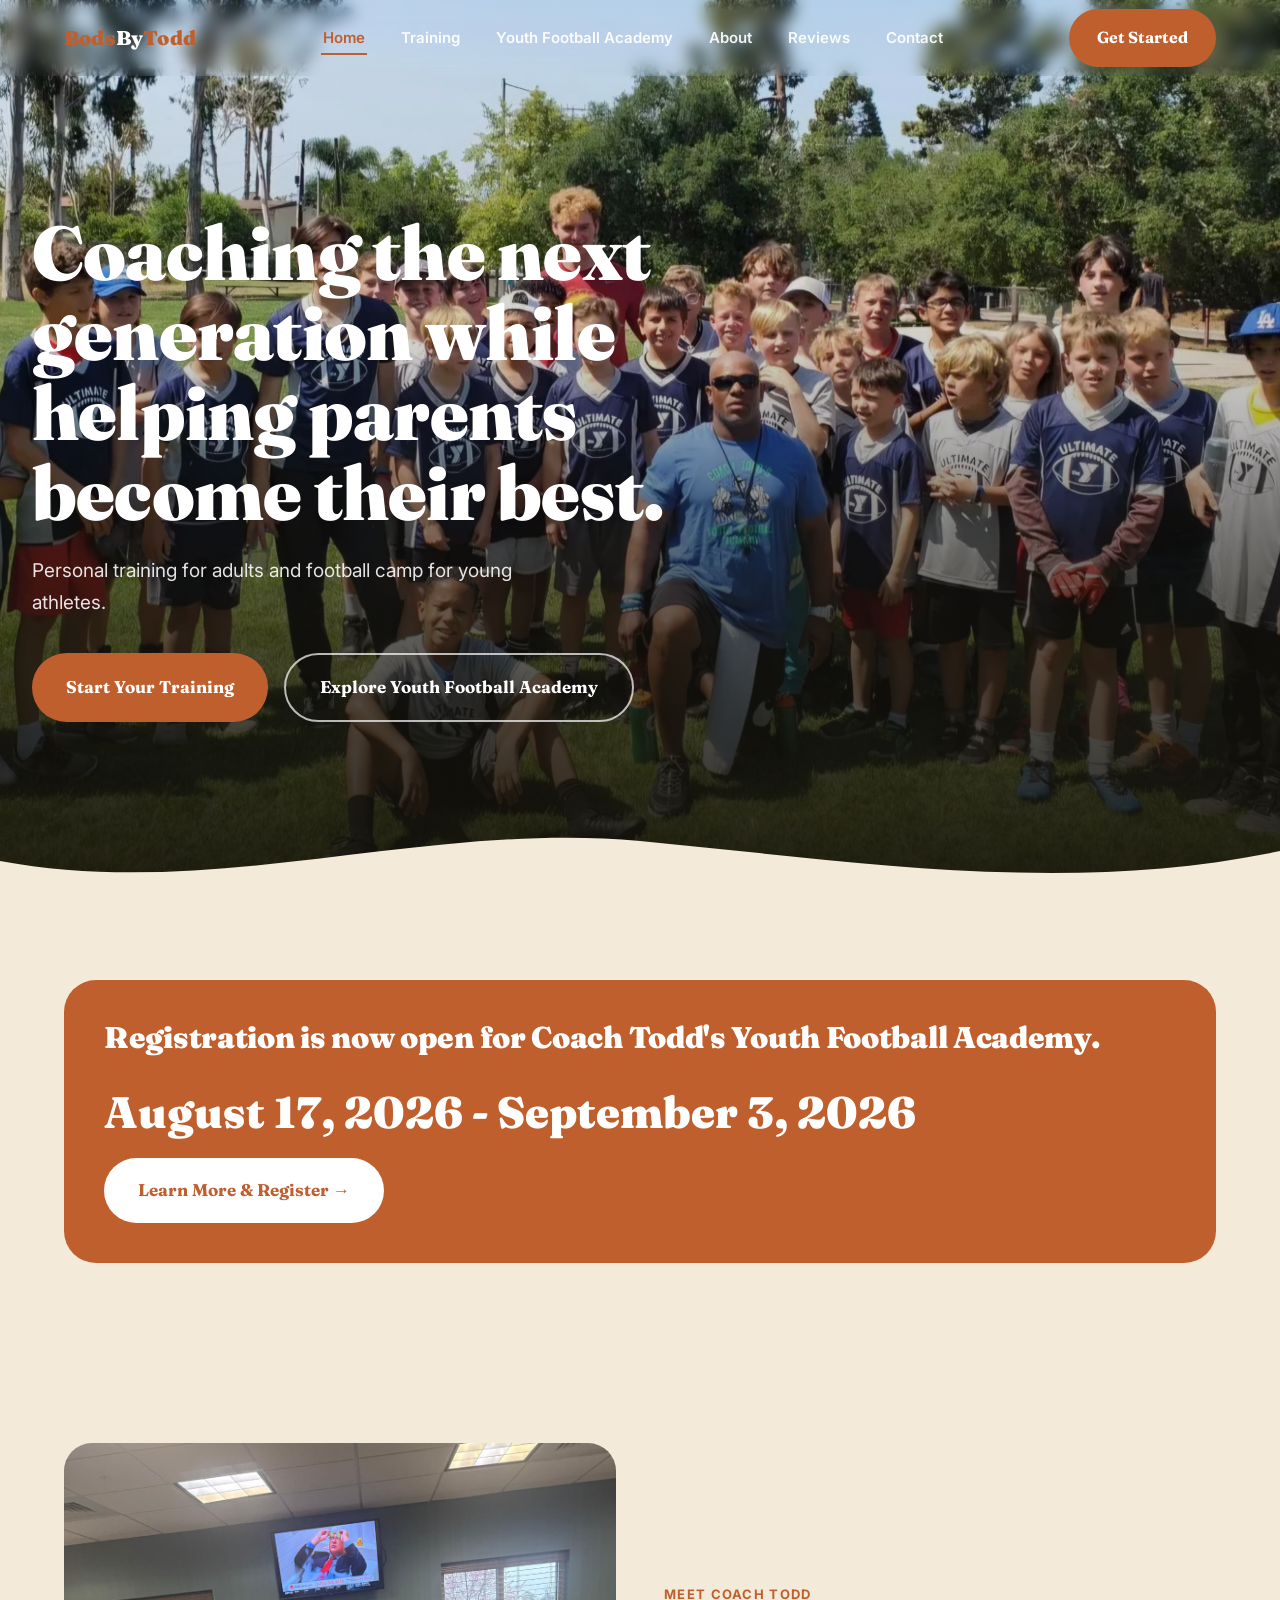
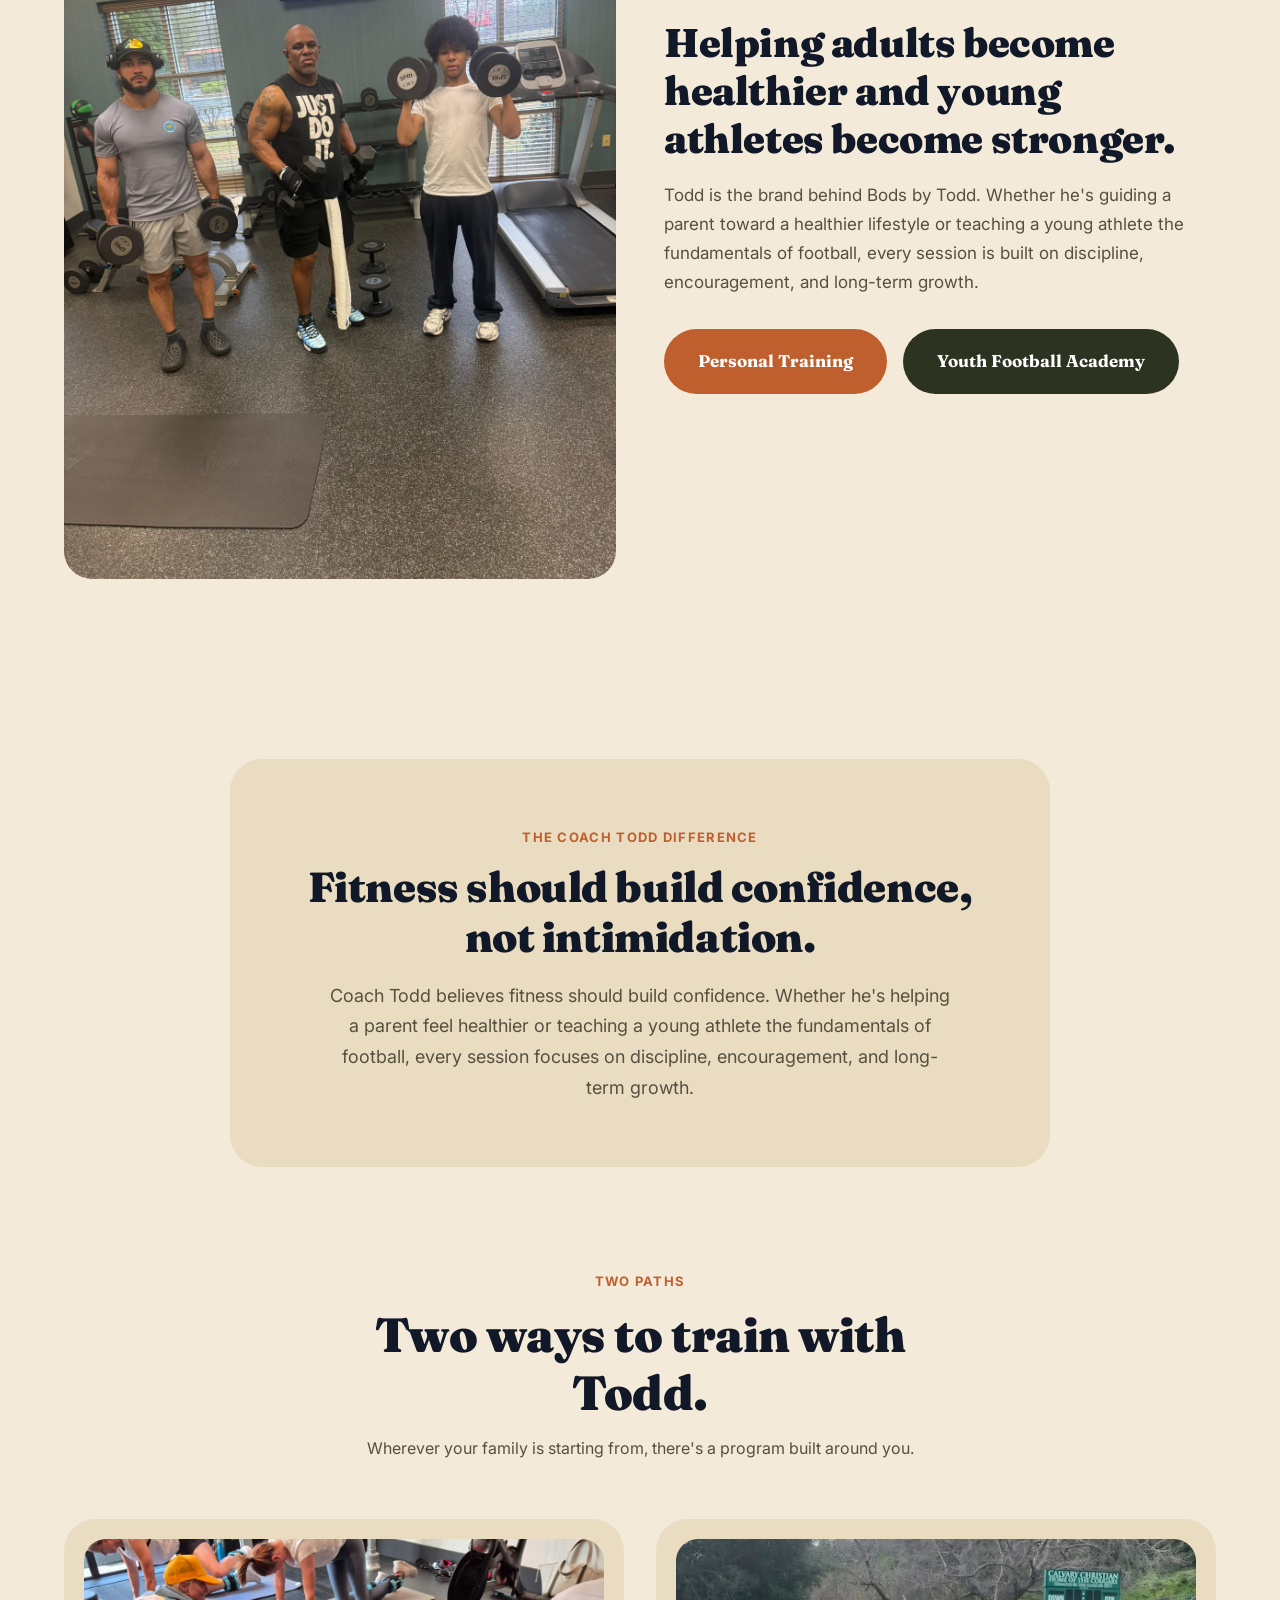
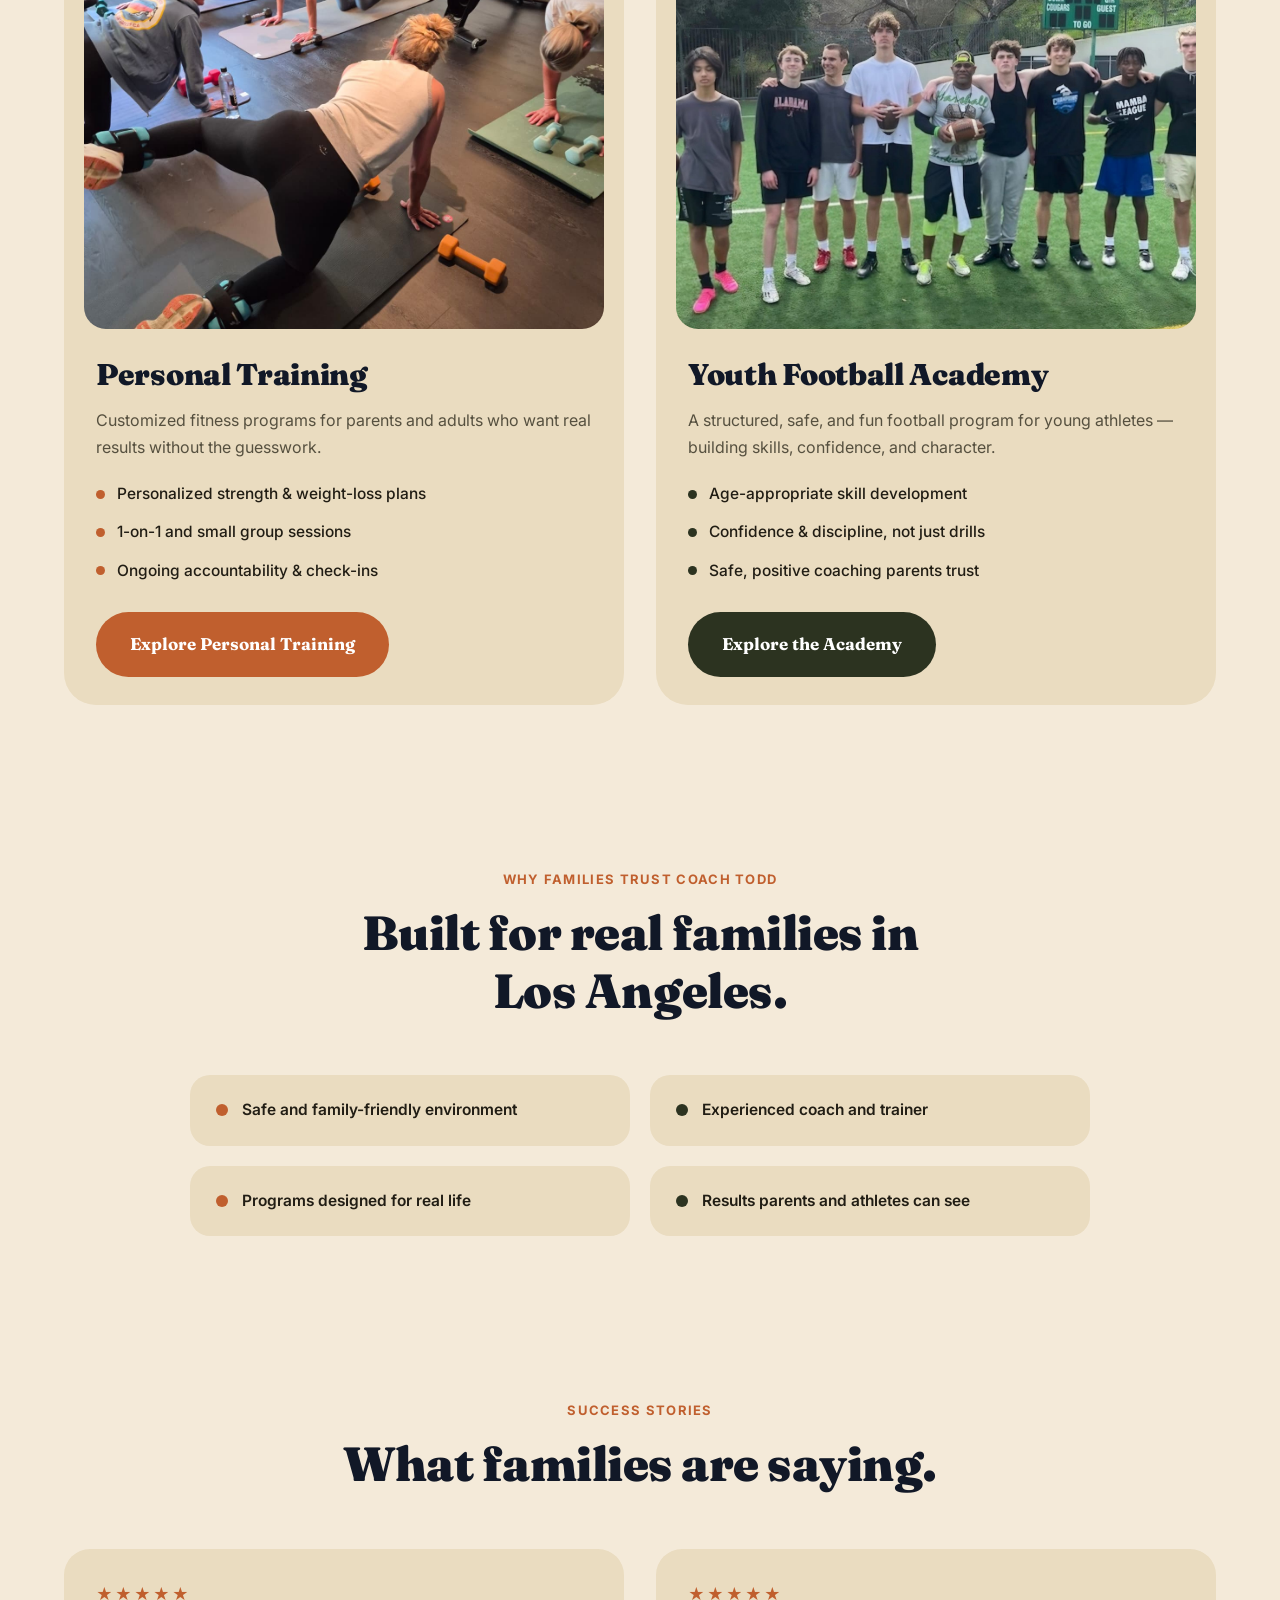
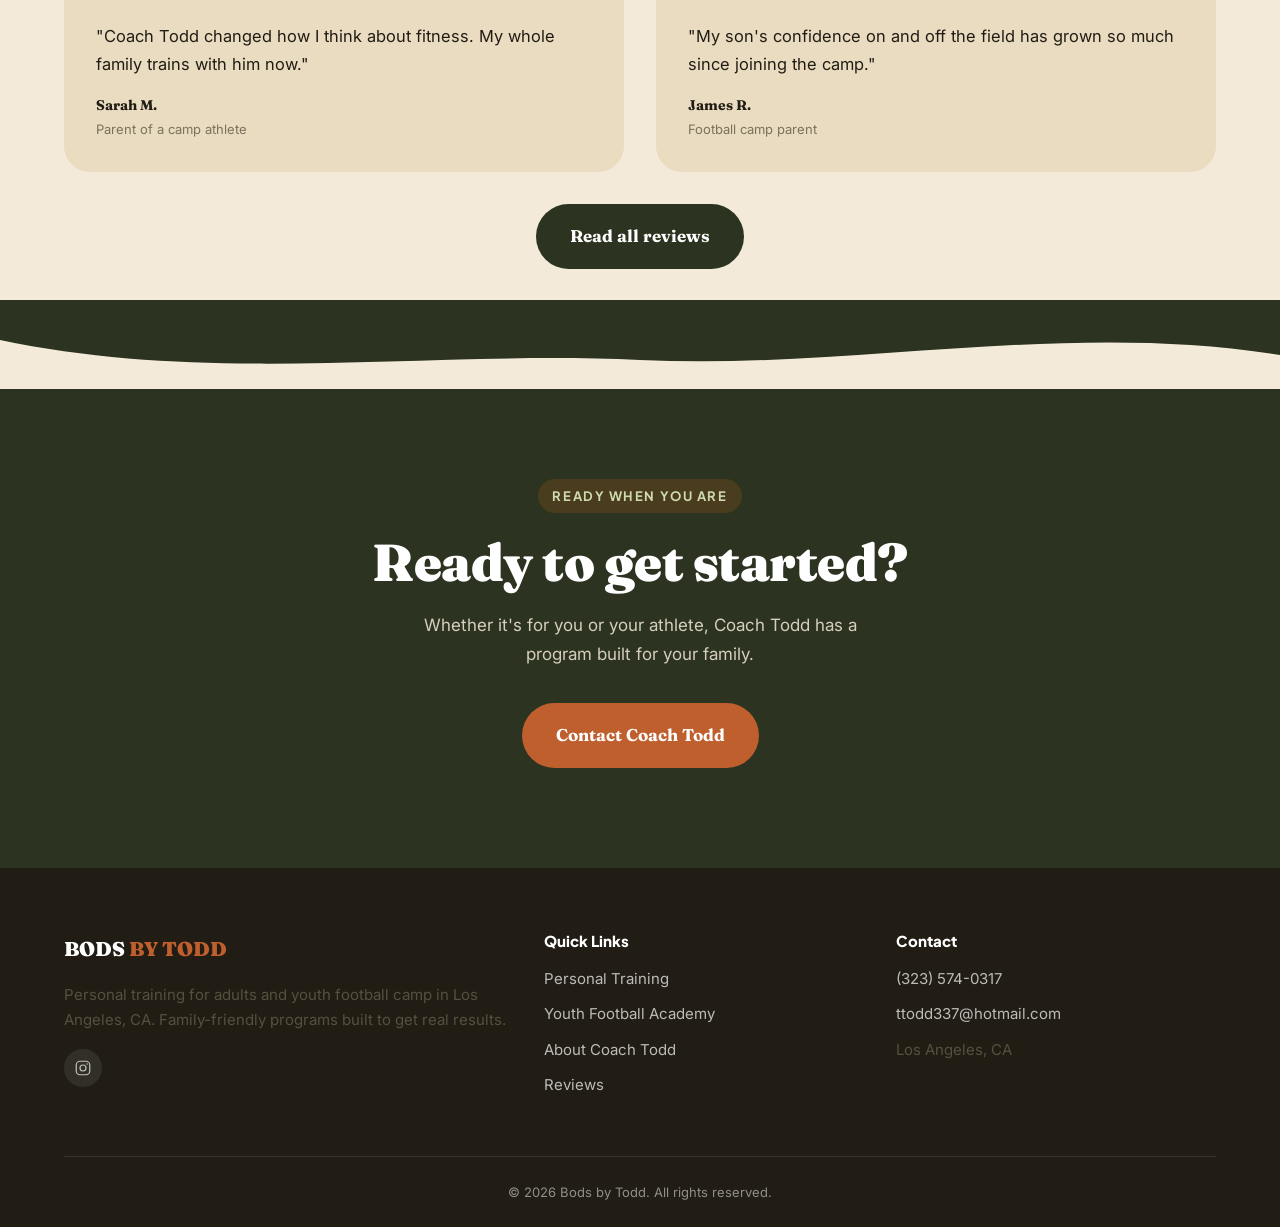
==== commit fcfff997: "final changes for final draft" ====
--- a/index.html
+++ b/index.html
@@ -3,24 +3,24 @@
 <head>
 <meta charset="UTF-8">
 <meta name="viewport" content="width=device-width, initial-scale=1.0">
-<title>Bods by Todd | Personal Training &amp; Football Camp in Los Angeles</title>
+<title>Bods by Todd | Personal Training &amp; Youth Football Academy in Los Angeles</title>
 <meta name="description" content="Coach Todd offers personal training for adults and youth football camp in Los Angeles. Family-friendly programs built to get real results. Contact us today.">
 
 <link rel="preconnect" href="https://fonts.googleapis.com">
 <link rel="preconnect" href="https://fonts.gstatic.com" crossorigin>
 <link href="https://fonts.googleapis.com/css2?family=Plus+Jakarta+Sans:wght@700;800&family=Inter:wght@400;500;600&family=Fraunces:opsz,wght@9..144,500;9..144,700;9..144,900&display=swap" rel="stylesheet">
-<link rel="stylesheet" href="styles.css">
-<link rel="stylesheet" href="organic.css">
+<link rel="stylesheet" href="styles.css?v=2">
+<link rel="stylesheet" href="organic.css?v=2">
 </head>
 <body class="organic">
 
 <nav class="navbar">
   <div class="nav-container">
-    <a href="index.html" class="nav-logo">BODS <span>BY TODD</span></a>
+    <a href="index.html" class="nav-logo"><span>Bods</span>By<span>Todd</span></a>
     <ul class="nav-links">
       <li><a href="index.html" class="nav-link active">Home</a></li>
       <li><a href="training.html" class="nav-link">Training</a></li>
-      <li><a href="camp.html" class="nav-link">Football Camp</a></li>
+      <li><a href="camp.html" class="nav-link">Youth Football Academy</a></li>
       <li><a href="about.html" class="nav-link">About</a></li>
       <li><a href="testimonials.html" class="nav-link">Reviews</a></li>
       <li><a href="contact.html" class="nav-link">Contact</a></li>
@@ -36,7 +36,7 @@
 <div class="mobile-drawer">
   <a href="index.html" class="nav-link active">Home</a>
   <a href="training.html" class="nav-link">Training</a>
-  <a href="camp.html" class="nav-link">Football Camp</a>
+  <a href="camp.html" class="nav-link">Youth Football Academy</a>
   <a href="about.html" class="nav-link">About</a>
   <a href="testimonials.html" class="nav-link">Reviews</a>
   <a href="contact.html" class="nav-link">Contact</a>
@@ -52,7 +52,7 @@
     <p class="hero-subtitle">Personal training for adults and football camp for young athletes.</p>
     <div class="hero-actions">
       <a href="training.html" class="btn-pill btn-pill-terracotta">Start Your Training</a>
-      <a href="camp.html" class="btn-pill btn-pill-outline">Explore Football Camp</a>
+      <a href="camp.html" class="btn-pill btn-pill-outline">Explore Youth Football Academy</a>
     </div>
   </div>
   <div class="wave-divider">
@@ -62,11 +62,27 @@
   </div>
 </header>
 
+<!-- ============ EVENT ANNOUNCEMENT ============ -->
+<section>
+  <div class="container">
+    <div class="event-banner fade-up">
+      <div>
+        <h3>Registration is now open for Coach Todd's Youth Football Academy.</h3>
+      </div>
+      <div class="event-banner-cta">
+        <div class="event-banner-date">August 17, 2026 - September 3, 2026</div>
+        <p></p>
+        <a href="camp.html#register" class="btn-pill btn-pill-white">Learn More & Register →</a>
+      </div>
+    </div>
+  </div>
+</section>
+
 <!-- ============ MEET COACH TODD ============ -->
 <section class="organic-split">
   <div class="container split">
     <div class="fade-up split-photo">
-      <img src="team.jpeg" alt="Coach Todd with young athletes">
+      <img src="todd&son.jpeg" alt="Coach Todd with young athletes">
     </div>
     <div class="fade-up">
       <span class="section-eyebrow-organic">Meet Coach Todd</span>
@@ -74,7 +90,7 @@
       <p style="font-size:17px;">Todd is the brand behind Bods by Todd. Whether he's guiding a parent toward a healthier lifestyle or teaching a young athlete the fundamentals of football, every session is built on discipline, encouragement, and long-term growth.</p>
       <div class="hero-actions mt-4">
         <a href="training.html" class="btn-pill btn-pill-terracotta">Personal Training</a>
-        <a href="camp.html" class="btn-pill btn-pill-green">Youth Football Camp</a>
+        <a href="camp.html" class="btn-pill btn-pill-green">Youth Football Academy</a>
       </div>
     </div>
   </div>
@@ -113,14 +129,14 @@
       </div>
       <div class="path-card">
         <div class="path-photo"><img src="camp1.jpeg" alt="Youth football camp"></div>
-        <h3>Youth Football Camp</h3>
+        <h3>Youth Football Academy</h3>
         <p class="desc">A structured, safe, and fun football program for young athletes — building skills, confidence, and character.</p>
         <ul class="path-list">
           <li><span class="dot dot-green"></span> Age-appropriate skill development</li>
           <li><span class="dot dot-green"></span> Confidence &amp; discipline, not just drills</li>
           <li><span class="dot dot-green"></span> Safe, positive coaching parents trust</li>
         </ul>
-        <a href="camp.html" class="btn-pill btn-pill-green">Explore Football Camp</a>
+        <a href="camp.html" class="btn-pill btn-pill-green">Explore the Academy</a>
       </div>
     </div>
   </div>
@@ -199,7 +215,7 @@
       <div class="footer-col">
         <h4>Quick Links</h4>
         <a href="training.html">Personal Training</a>
-        <a href="camp.html">Football Camp</a>
+        <a href="camp.html">Youth Football Academy</a>
         <a href="about.html">About Coach Todd</a>
         <a href="testimonials.html">Reviews</a>
       </div>
@@ -214,6 +230,6 @@
   </div>
 </footer>
 
-<script src="main.js"></script>
+<script src="main.js?v=2"></script>
 </body>
 </html>
--- a/styles.css
+++ b/styles.css
@@ -800,6 +800,7 @@
 
 .gallery-track {
   display: flex;
+  align-items: flex-start;
   transition: transform 0.4s ease;
 }
 
@@ -812,6 +813,14 @@
   width: 100%;
   height: 100%;
   object-fit: cover;
+}
+
+.gallery-slide video {
+  width: 100%;
+  height: 100%;
+  object-fit: contain;
+  background: #000;
+  display: block;
 }
 
 .gallery-arrow {
--- a/organic.css
+++ b/organic.css
@@ -856,3 +856,125 @@
 body.organic .cta-banner p { color: rgba(244, 234, 217, 0.85); }
 
 body.organic .limited-note { color: var(--terracotta); }
+
+/* ==========================================================================
+   Event announcement banner (Youth Football Academy)
+   ========================================================================== */
+
+body.organic .event-banner {
+  background: var(--terracotta);
+  border-radius: 32px;
+  padding: 40px;
+  display: flex;
+  flex-wrap: wrap;
+  align-items: center;
+  justify-content: space-between;
+  gap: 28px;
+  color: #fff;
+}
+
+body.organic .event-banner-label {
+  display: block;
+  font-weight: 700;
+  font-size: 13px;
+  letter-spacing: 0.1em;
+  text-transform: uppercase;
+  color: rgba(255, 255, 255, 0.85);
+  margin-bottom: 8px;
+}
+
+body.organic .event-banner h3 {
+  color: #fff;
+  font-size: clamp(22px, 3vw, 30px);
+  margin-bottom: 6px;
+}
+
+body.organic .event-banner p {
+  color: rgba(255, 255, 255, 0.9);
+  margin: 0;
+  max-width: 480px;
+}
+
+body.organic .event-banner-cta {
+  display: flex;
+  flex-direction: column;
+  align-items: flex-start;
+  gap: 12px;
+}
+
+body.organic .event-banner-date {
+  font-family: var(--font-display);
+  font-weight: 900;
+  font-size: clamp(30px, 4vw, 44px);
+  line-height: 1;
+  color: #fff;
+}
+
+body.organic .btn-pill-white { background: #fff; color: var(--terracotta); }
+body.organic .btn-pill-white:hover { background: var(--cream); color: var(--terracotta-dark); }
+
+/* ==========================================================================
+   Registration steps (download → sign → email)
+   ========================================================================== */
+
+body.organic .register-steps {
+  display: grid;
+  gap: 24px;
+  grid-template-columns: 1fr;
+  max-width: 980px;
+  margin: 0 auto;
+}
+
+@media (min-width: 900px) {
+  body.organic .register-steps { grid-template-columns: repeat(3, 1fr); }
+}
+
+body.organic .register-step {
+  background: var(--cream-card);
+  border-radius: 24px;
+  padding: 32px 26px;
+  text-align: center;
+  display: flex;
+  flex-direction: column;
+  align-items: center;
+}
+
+body.organic .register-step .step-number {
+  width: 42px;
+  height: 42px;
+  border-radius: 50%;
+  background: var(--terracotta);
+  color: #fff;
+  font-family: var(--font-display);
+  font-weight: 900;
+  display: flex;
+  align-items: center;
+  justify-content: center;
+  margin-bottom: 16px;
+}
+
+body.organic .register-step h3 { font-size: 19px; margin-bottom: 10px; }
+body.organic .register-step p { font-size: 15px; margin-bottom: 20px; }
+body.organic .register-step .btn-pill { margin-top: auto; }
+
+body.organic .register-note {
+  text-align: center;
+  max-width: 700px;
+  margin: 32px auto 0;
+  font-size: 14px;
+  color: #56503F;
+}
+
+body.organic .copy-email-btn {
+  display: inline-block;
+  margin-top: 12px;
+  background: none;
+  border: none;
+  font-size: 13px;
+  font-weight: 600;
+  color: var(--terracotta);
+  text-decoration: underline;
+  cursor: pointer;
+}
+
+body.organic .copy-email-btn:hover { color: var(--terracotta-dark); }
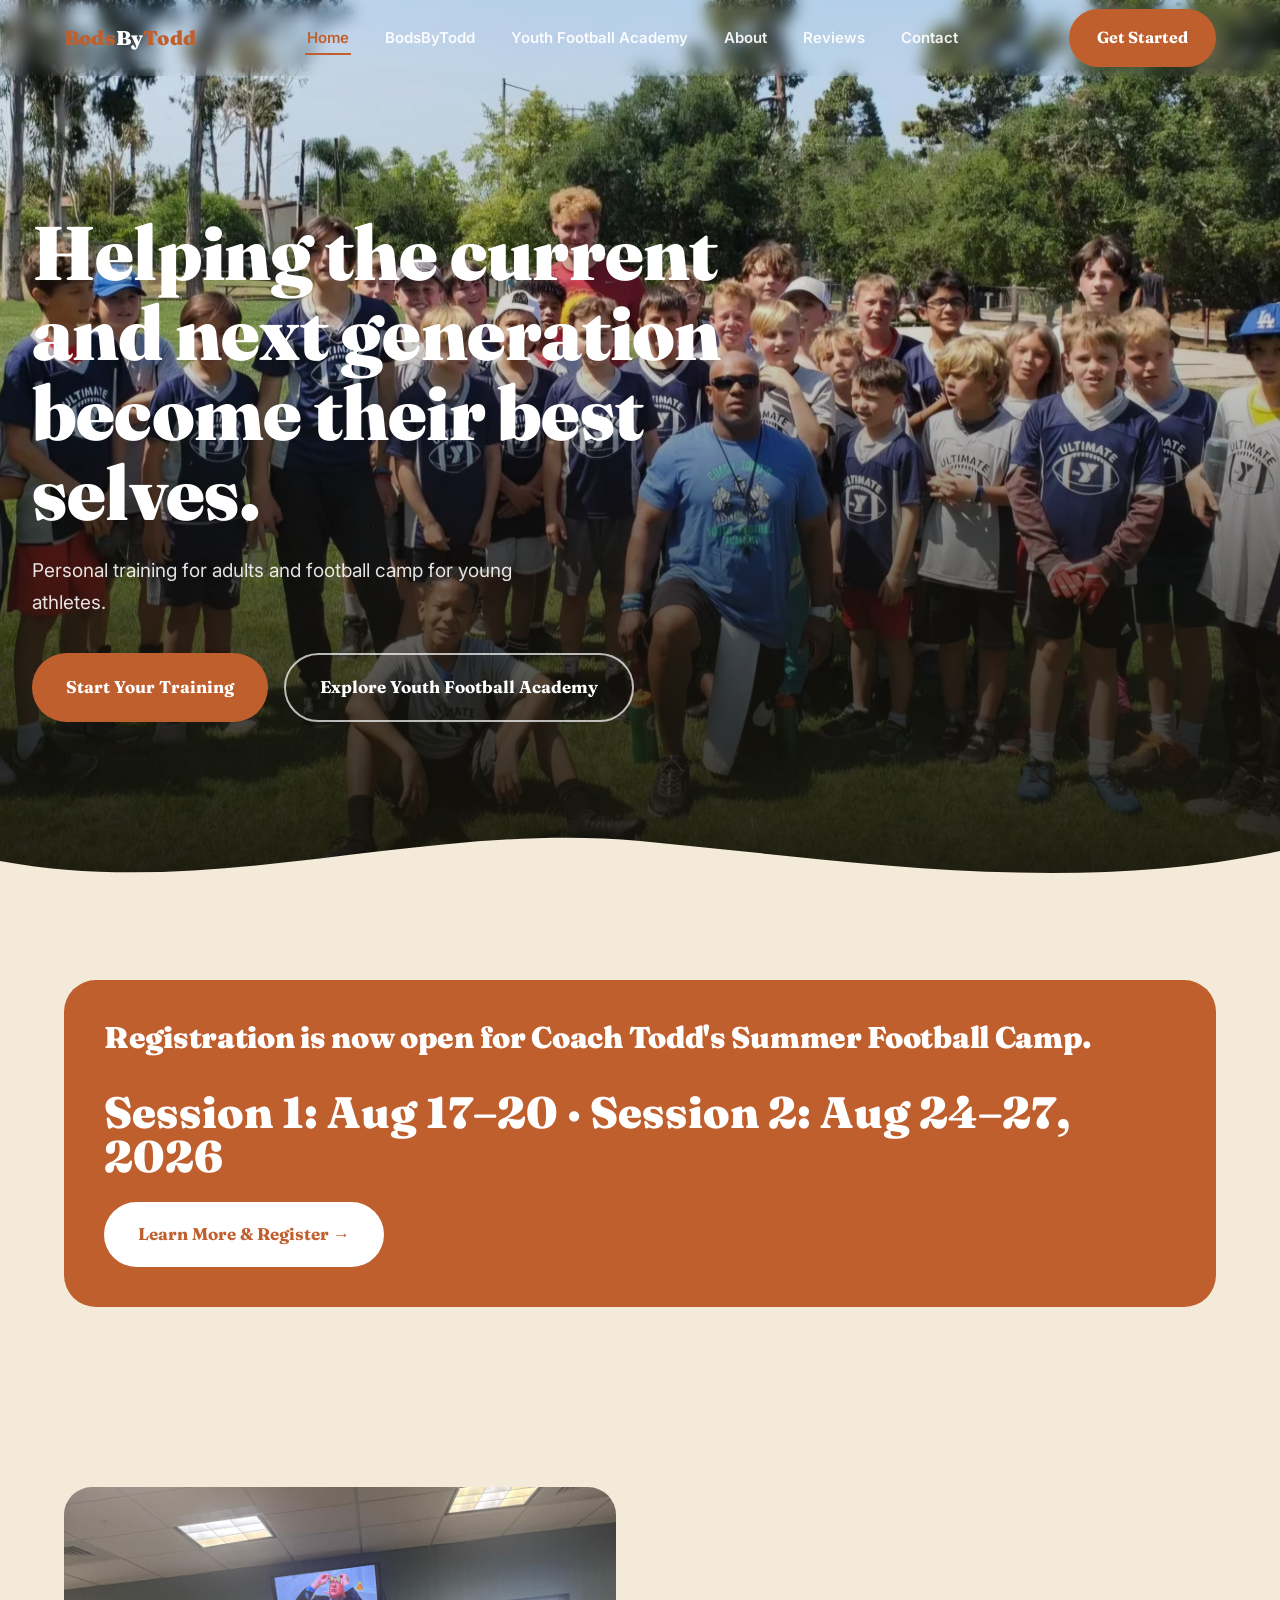
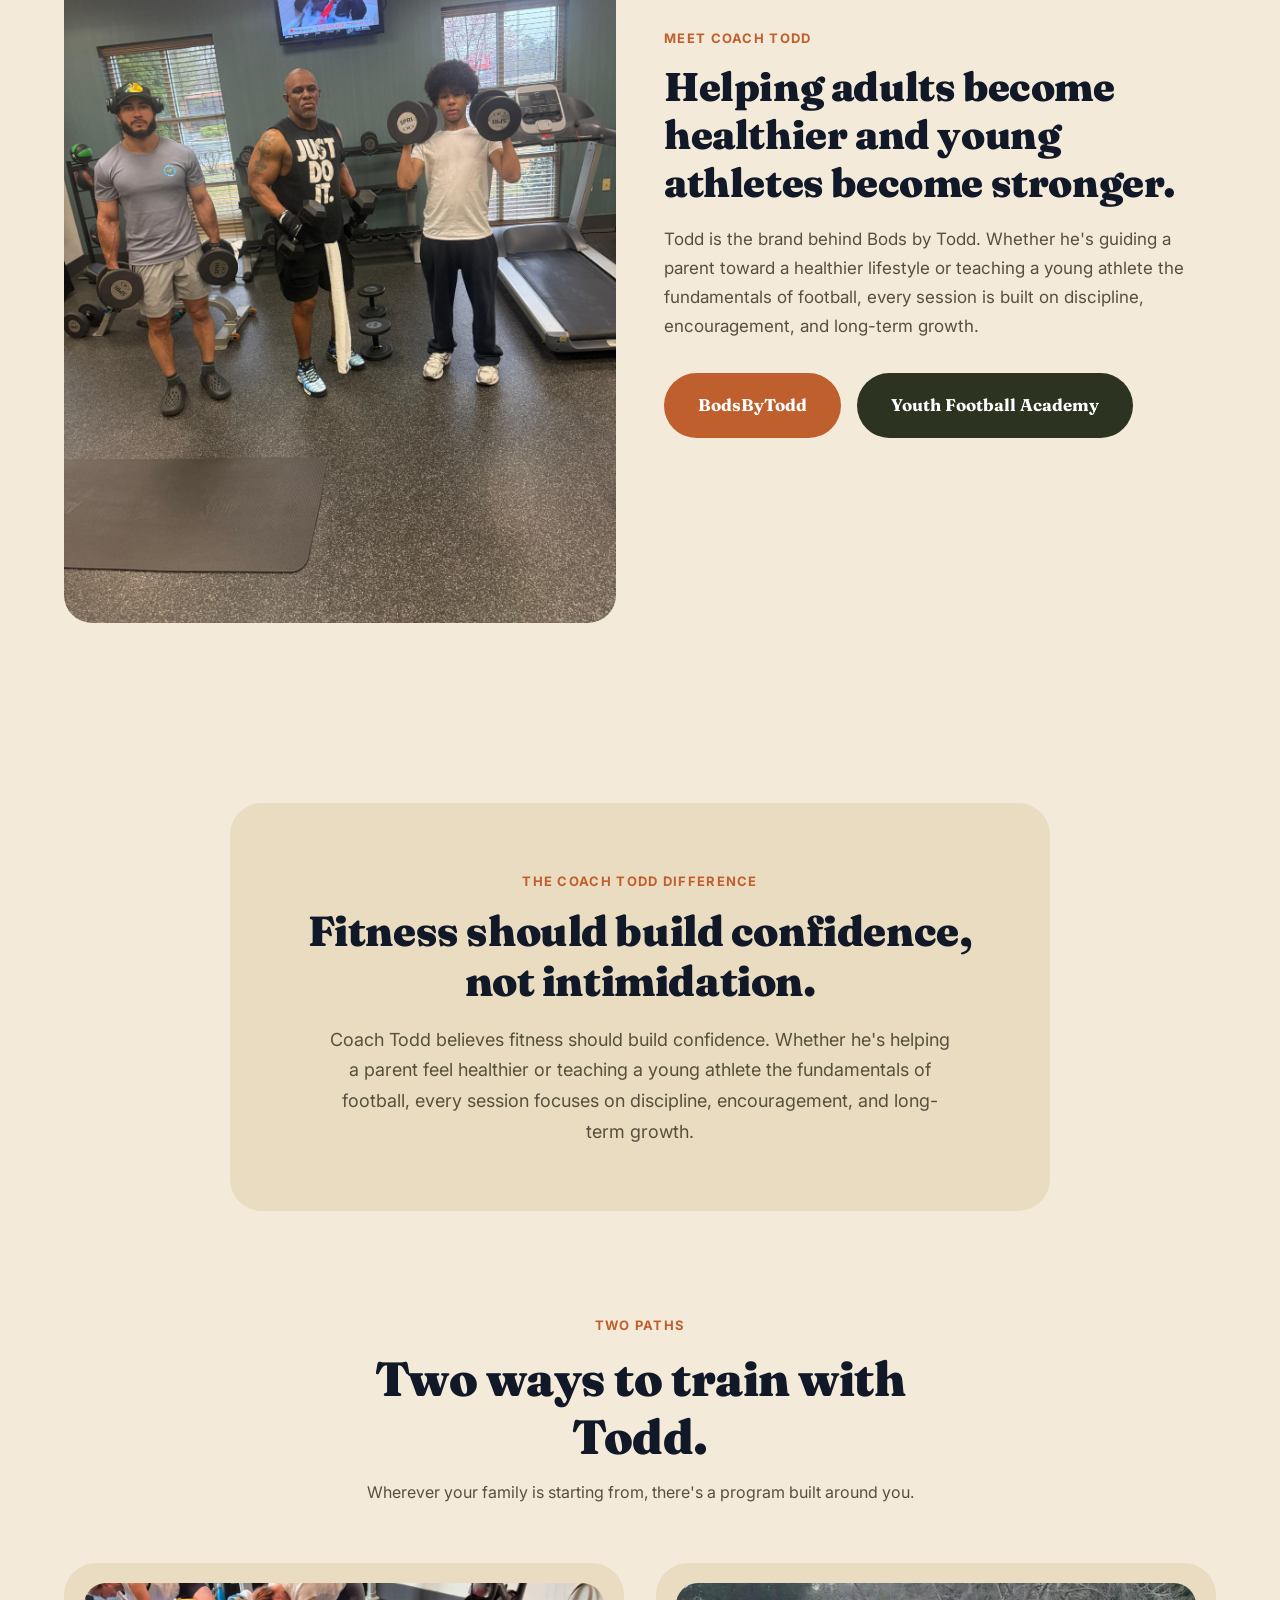
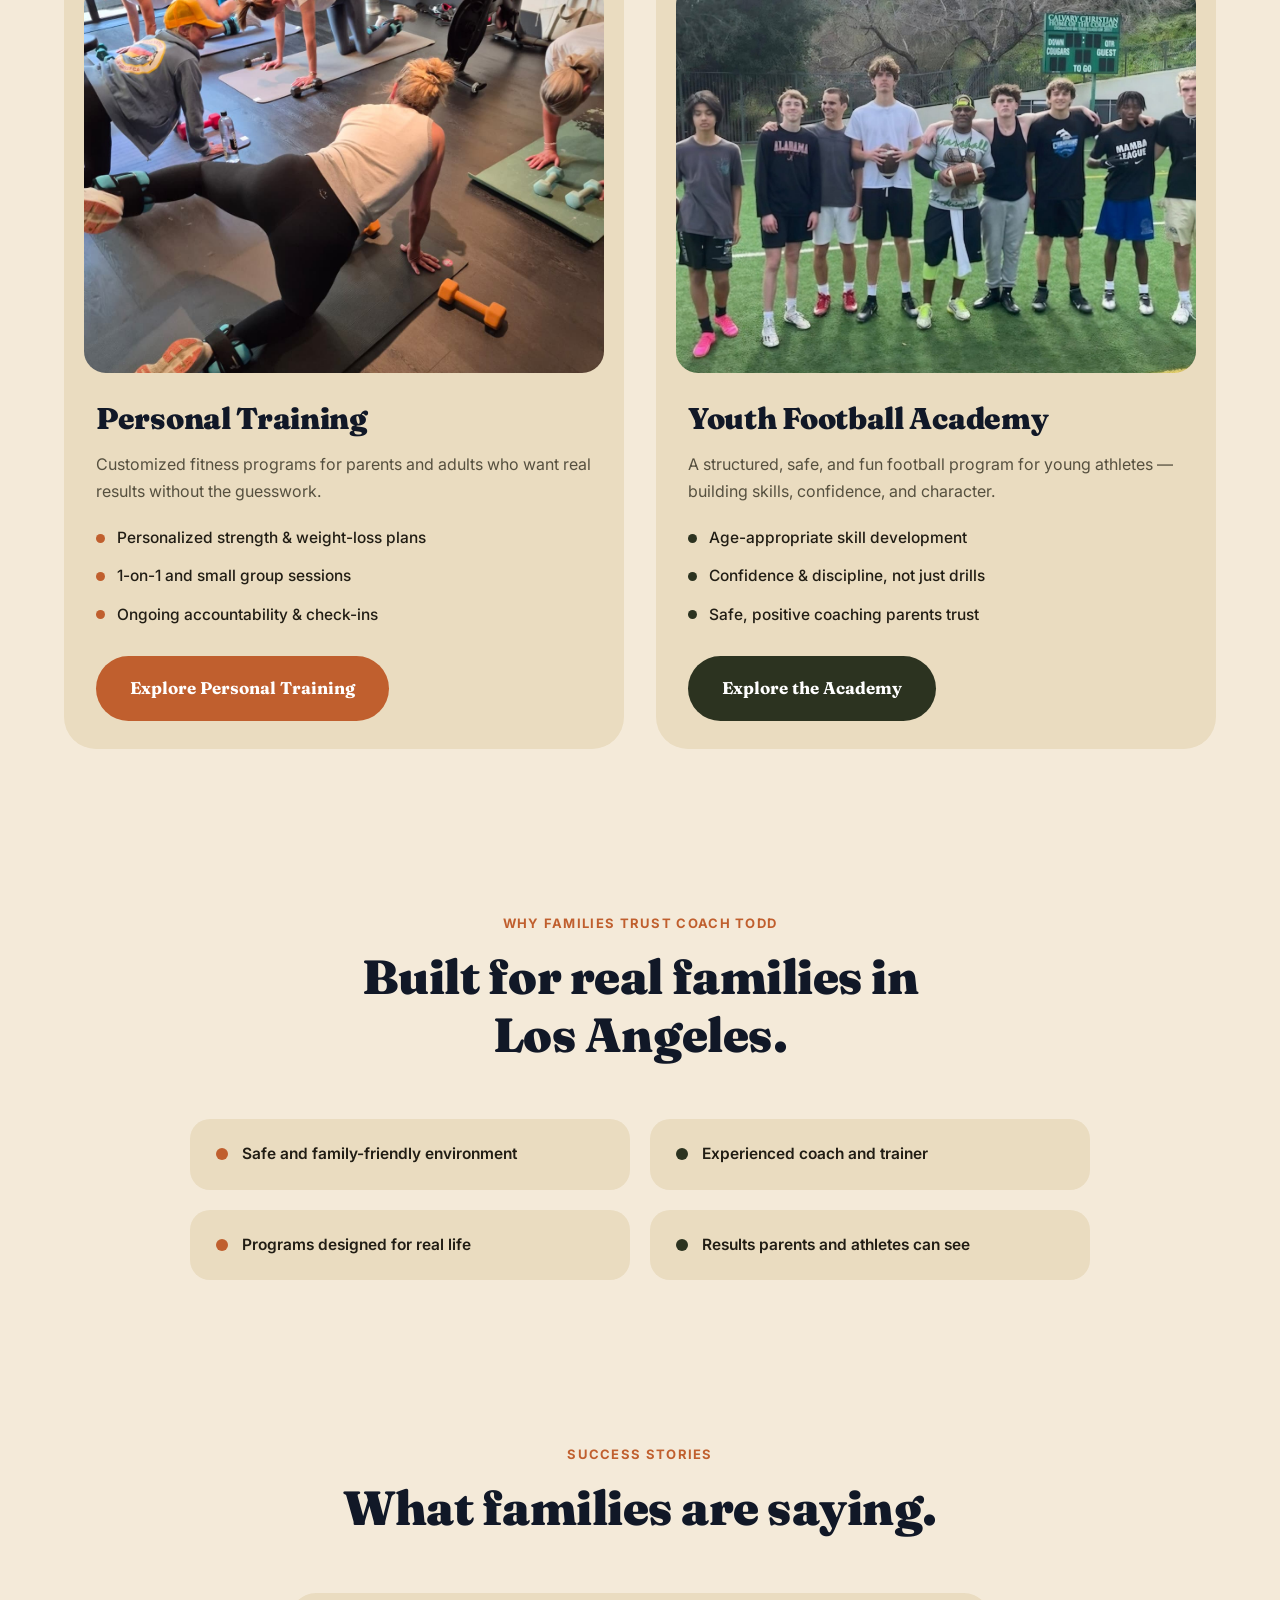
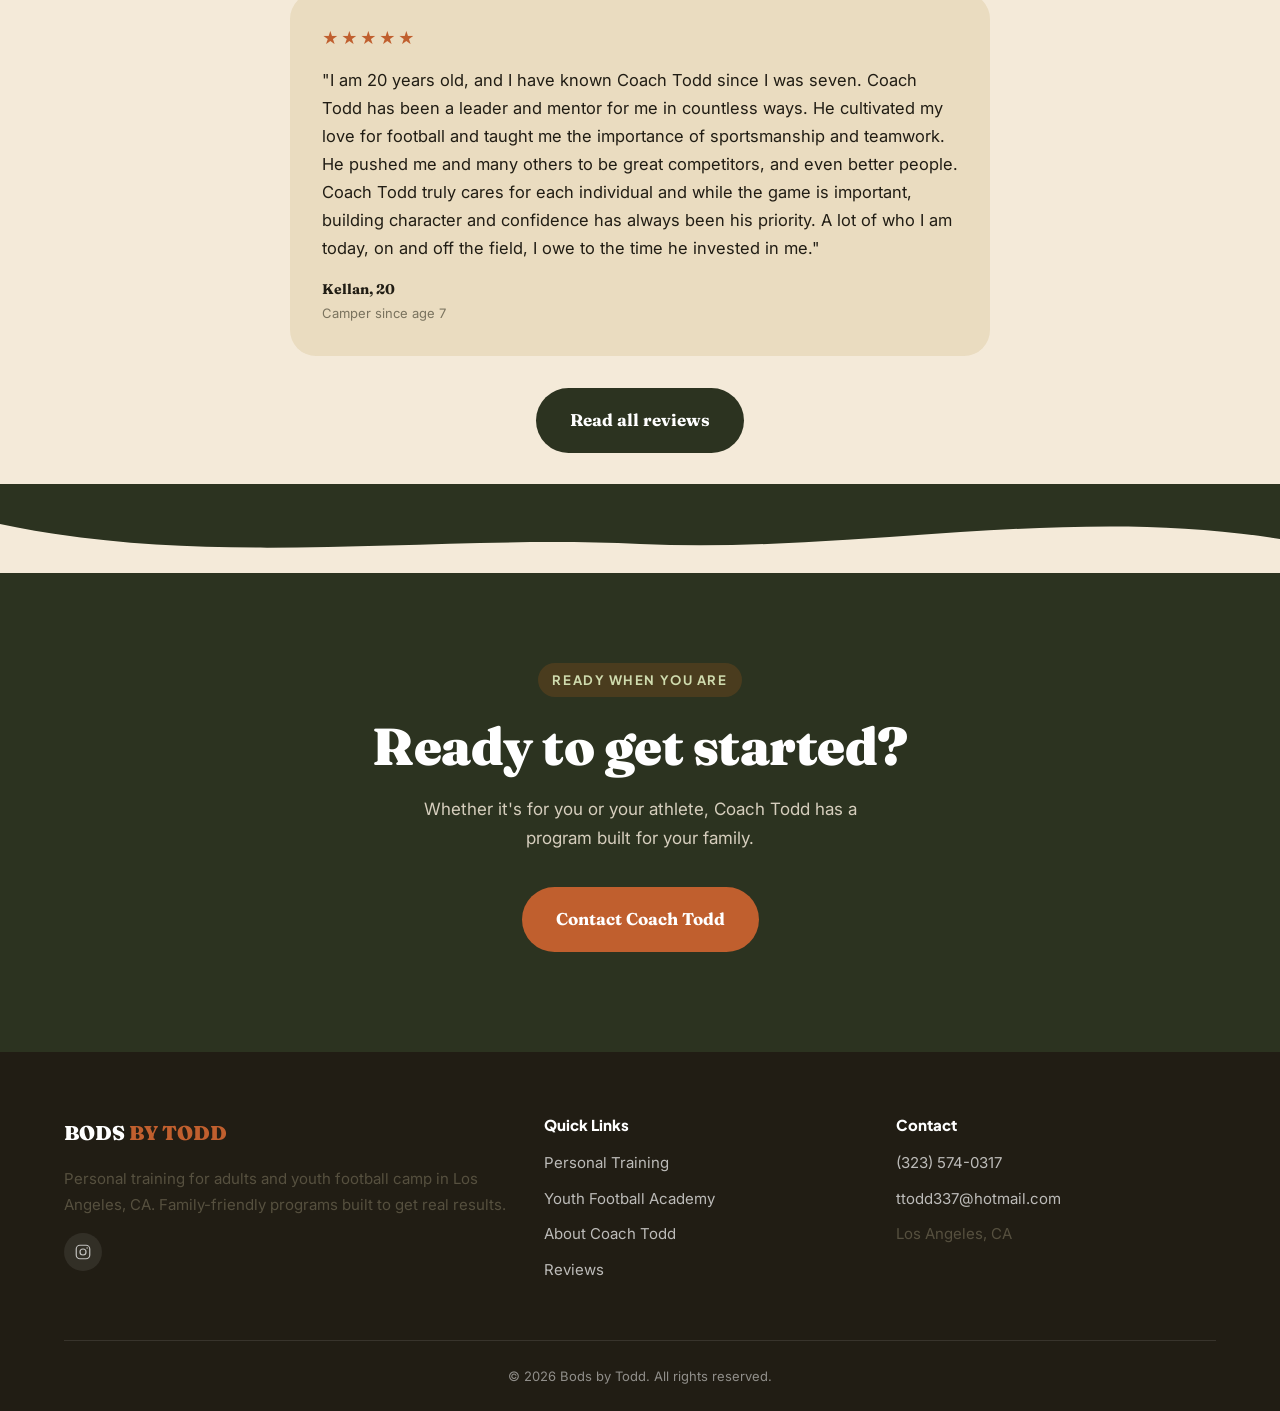
==== commit 2aa9568b: "changes" ====
--- a/index.html
+++ b/index.html
@@ -19,7 +19,7 @@
     <a href="index.html" class="nav-logo"><span>Bods</span>By<span>Todd</span></a>
     <ul class="nav-links">
       <li><a href="index.html" class="nav-link active">Home</a></li>
-      <li><a href="training.html" class="nav-link">Training</a></li>
+      <li><a href="training.html" class="nav-link">BodsByTodd</a></li>
       <li><a href="camp.html" class="nav-link">Youth Football Academy</a></li>
       <li><a href="about.html" class="nav-link">About</a></li>
       <li><a href="testimonials.html" class="nav-link">Reviews</a></li>
@@ -35,7 +35,7 @@
 </nav>
 <div class="mobile-drawer">
   <a href="index.html" class="nav-link active">Home</a>
-  <a href="training.html" class="nav-link">Training</a>
+  <a href="training.html" class="nav-link">BodsByTodd</a>
   <a href="camp.html" class="nav-link">Youth Football Academy</a>
   <a href="about.html" class="nav-link">About</a>
   <a href="testimonials.html" class="nav-link">Reviews</a>
@@ -48,7 +48,7 @@
   <img class="hero-bg" src="working3.jpeg" alt="Coach Todd">
   <div class="hero-fade"></div>
   <div class="hero-content">
-    <h1>Coaching the next generation while helping parents become their best.</h1>
+    <h1>Helping the current and next generation become their best selves.</h1>
     <p class="hero-subtitle">Personal training for adults and football camp for young athletes.</p>
     <div class="hero-actions">
       <a href="training.html" class="btn-pill btn-pill-terracotta">Start Your Training</a>
@@ -67,12 +67,12 @@
   <div class="container">
     <div class="event-banner fade-up">
       <div>
-        <h3>Registration is now open for Coach Todd's Youth Football Academy.</h3>
+        <h3>Registration is now open for Coach Todd's Summer Football Camp.</h3>
       </div>
       <div class="event-banner-cta">
-        <div class="event-banner-date">August 17, 2026 - September 3, 2026</div>
+        <div class="event-banner-date">Session 1: Aug 17&ndash;20 &middot; Session 2: Aug 24&ndash;27, 2026</div>
         <p></p>
-        <a href="camp.html#register" class="btn-pill btn-pill-white">Learn More & Register →</a>
+        <a href="camp.html#summer-camp" class="btn-pill btn-pill-white">Learn More & Register →</a>
       </div>
     </div>
   </div>
@@ -89,7 +89,7 @@
       <h2>Helping adults become healthier and young athletes become stronger.</h2>
       <p style="font-size:17px;">Todd is the brand behind Bods by Todd. Whether he's guiding a parent toward a healthier lifestyle or teaching a young athlete the fundamentals of football, every session is built on discipline, encouragement, and long-term growth.</p>
       <div class="hero-actions mt-4">
-        <a href="training.html" class="btn-pill btn-pill-terracotta">Personal Training</a>
+        <a href="training.html" class="btn-pill btn-pill-terracotta">BodsByTodd</a>
         <a href="camp.html" class="btn-pill btn-pill-green">Youth Football Academy</a>
       </div>
     </div>
@@ -165,18 +165,12 @@
       <span class="section-eyebrow-organic">Success Stories</span>
       <h2>What families are saying.</h2>
     </div>
-    <div class="grid-2 stagger">
+    <div class="stagger" style="max-width:700px; margin:0 auto;">
       <div class="testimonial-organic">
         <div class="stars">★★★★★</div>
-        <p class="testimonial-quote">"Coach Todd changed how I think about fitness. My whole family trains with him now."</p>
-        <div class="testimonial-author">Sarah M.</div>
-        <div class="testimonial-role">Parent of a camp athlete</div>
-      </div>
-      <div class="testimonial-organic">
-        <div class="stars">★★★★★</div>
-        <p class="testimonial-quote">"My son's confidence on and off the field has grown so much since joining the camp."</p>
-        <div class="testimonial-author">James R.</div>
-        <div class="testimonial-role">Football camp parent</div>
+        <p class="testimonial-quote">"I am 20 years old, and I have known Coach Todd since I was seven. Coach Todd has been a leader and mentor for me in countless ways. He cultivated my love for football and taught me the importance of sportsmanship and teamwork. He pushed me and many others to be great competitors, and even better people. Coach Todd truly cares for each individual and while the game is important, building character and confidence has always been his priority. A lot of who I am today, on and off the field, I owe to the time he invested in me."</p>
+        <div class="testimonial-author">Kellan, 20</div>
+        <div class="testimonial-role">Camper since age 7</div>
       </div>
     </div>
     <p class="text-center mt-4"><a href="testimonials.html" class="btn-pill btn-pill-green" style="color:#fff;">Read all reviews</a></p>
--- a/styles.css
+++ b/styles.css
@@ -889,7 +889,7 @@
 .attribute-pills {
   display: flex;
   flex-wrap: wrap;
-  gap: 12px;
+  gap: 20px;
 }
 
 .attribute-pill {
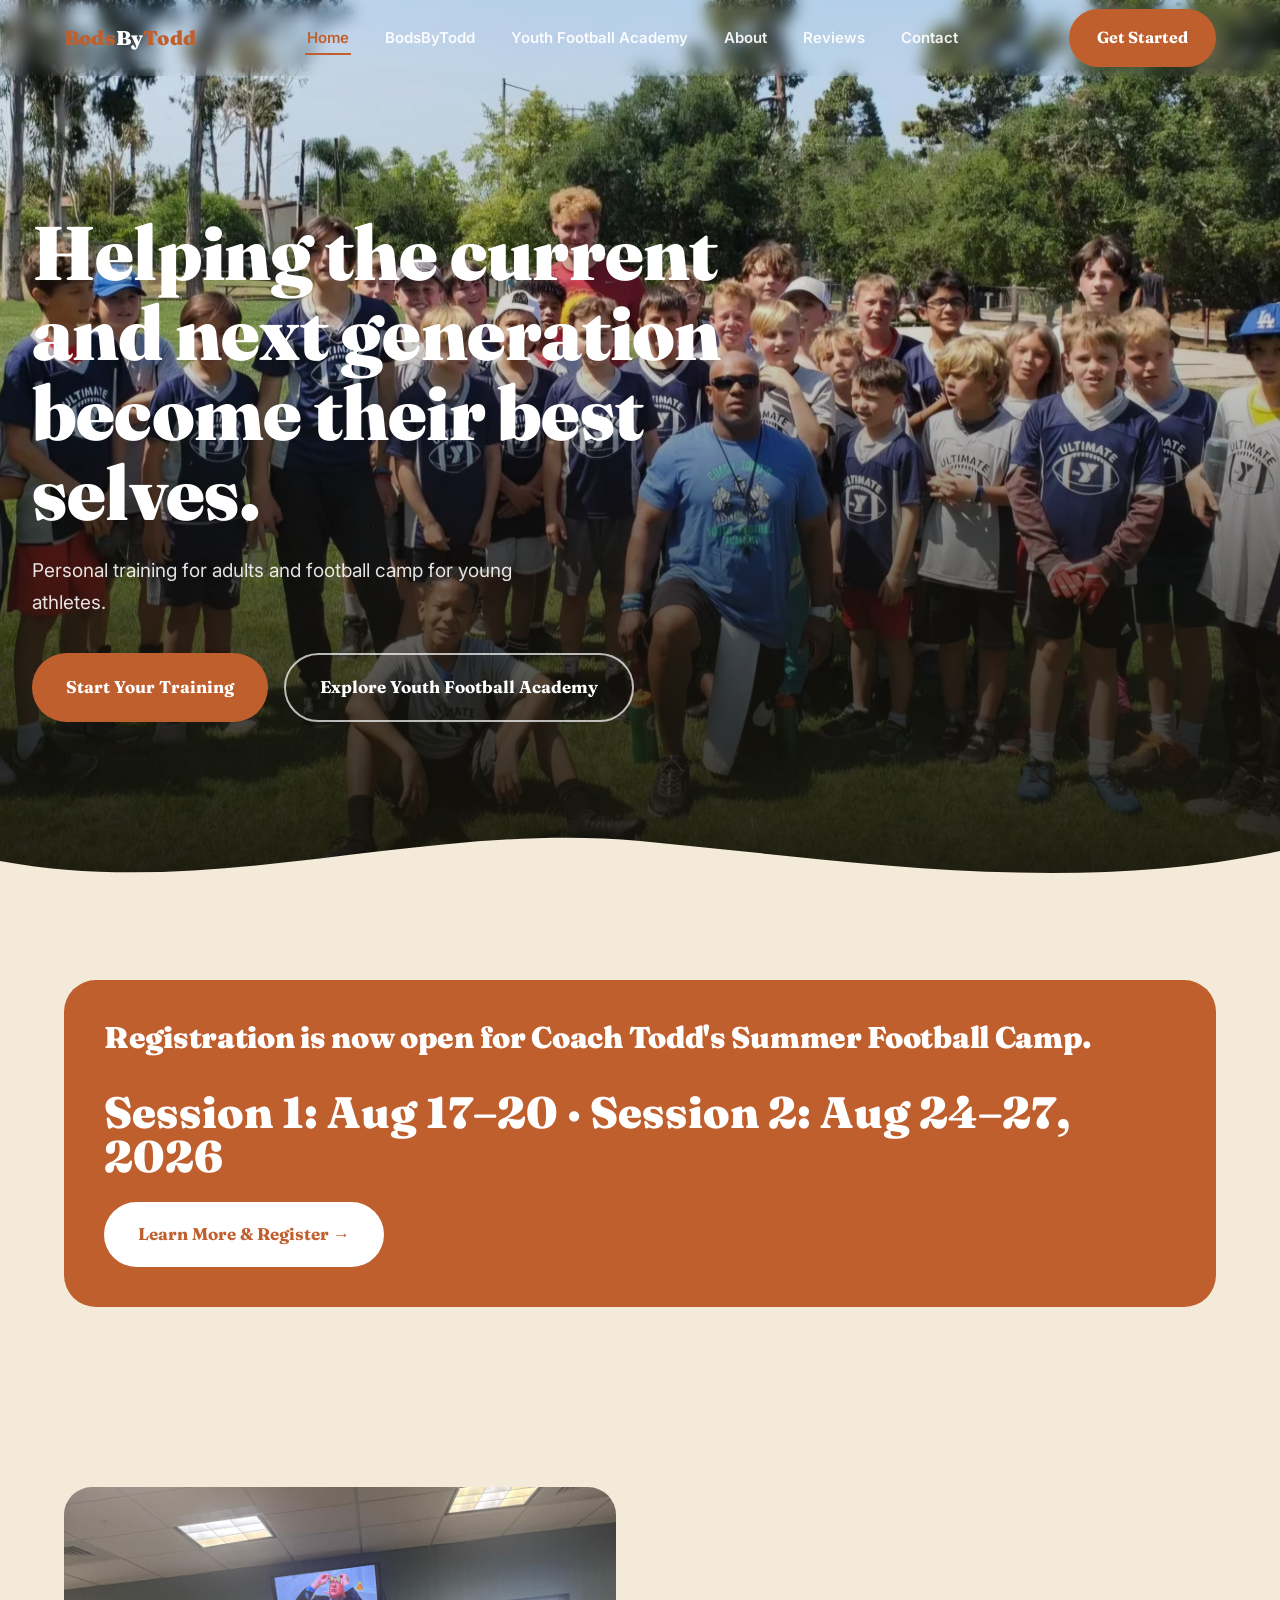
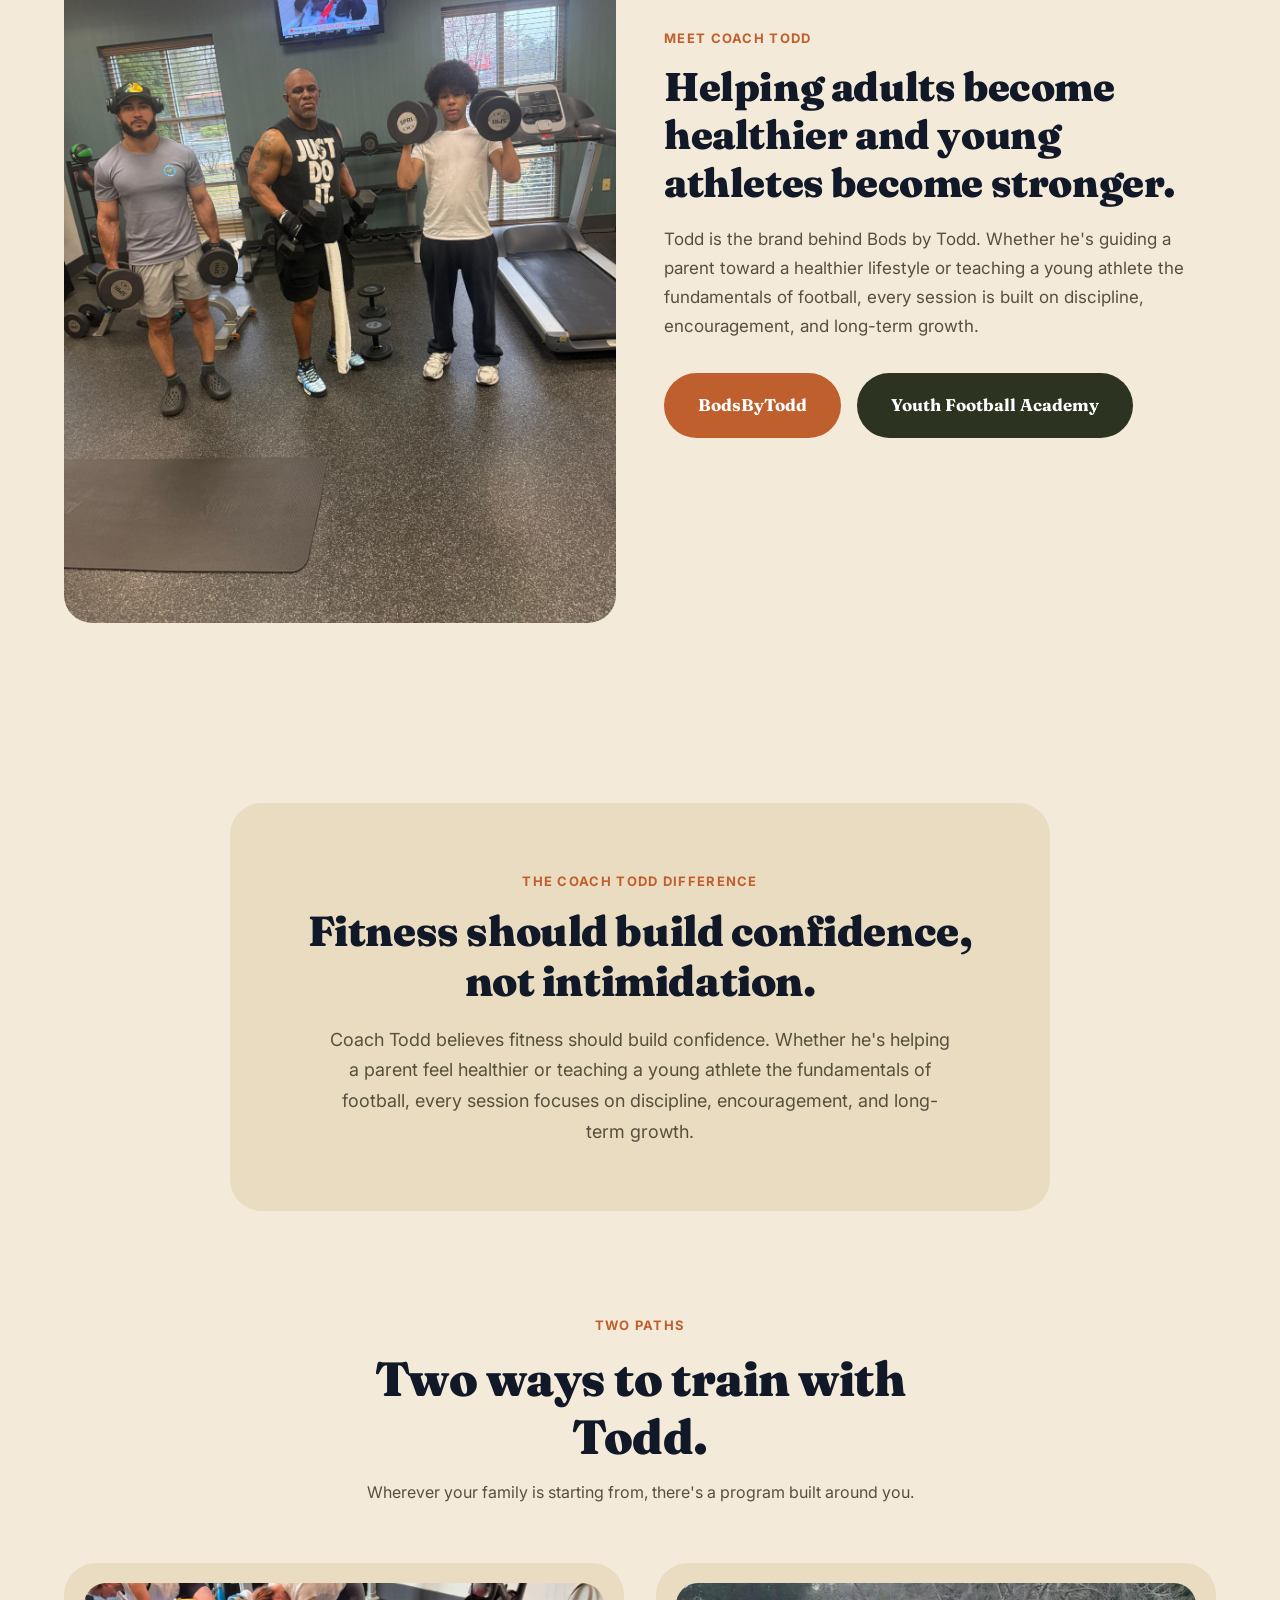
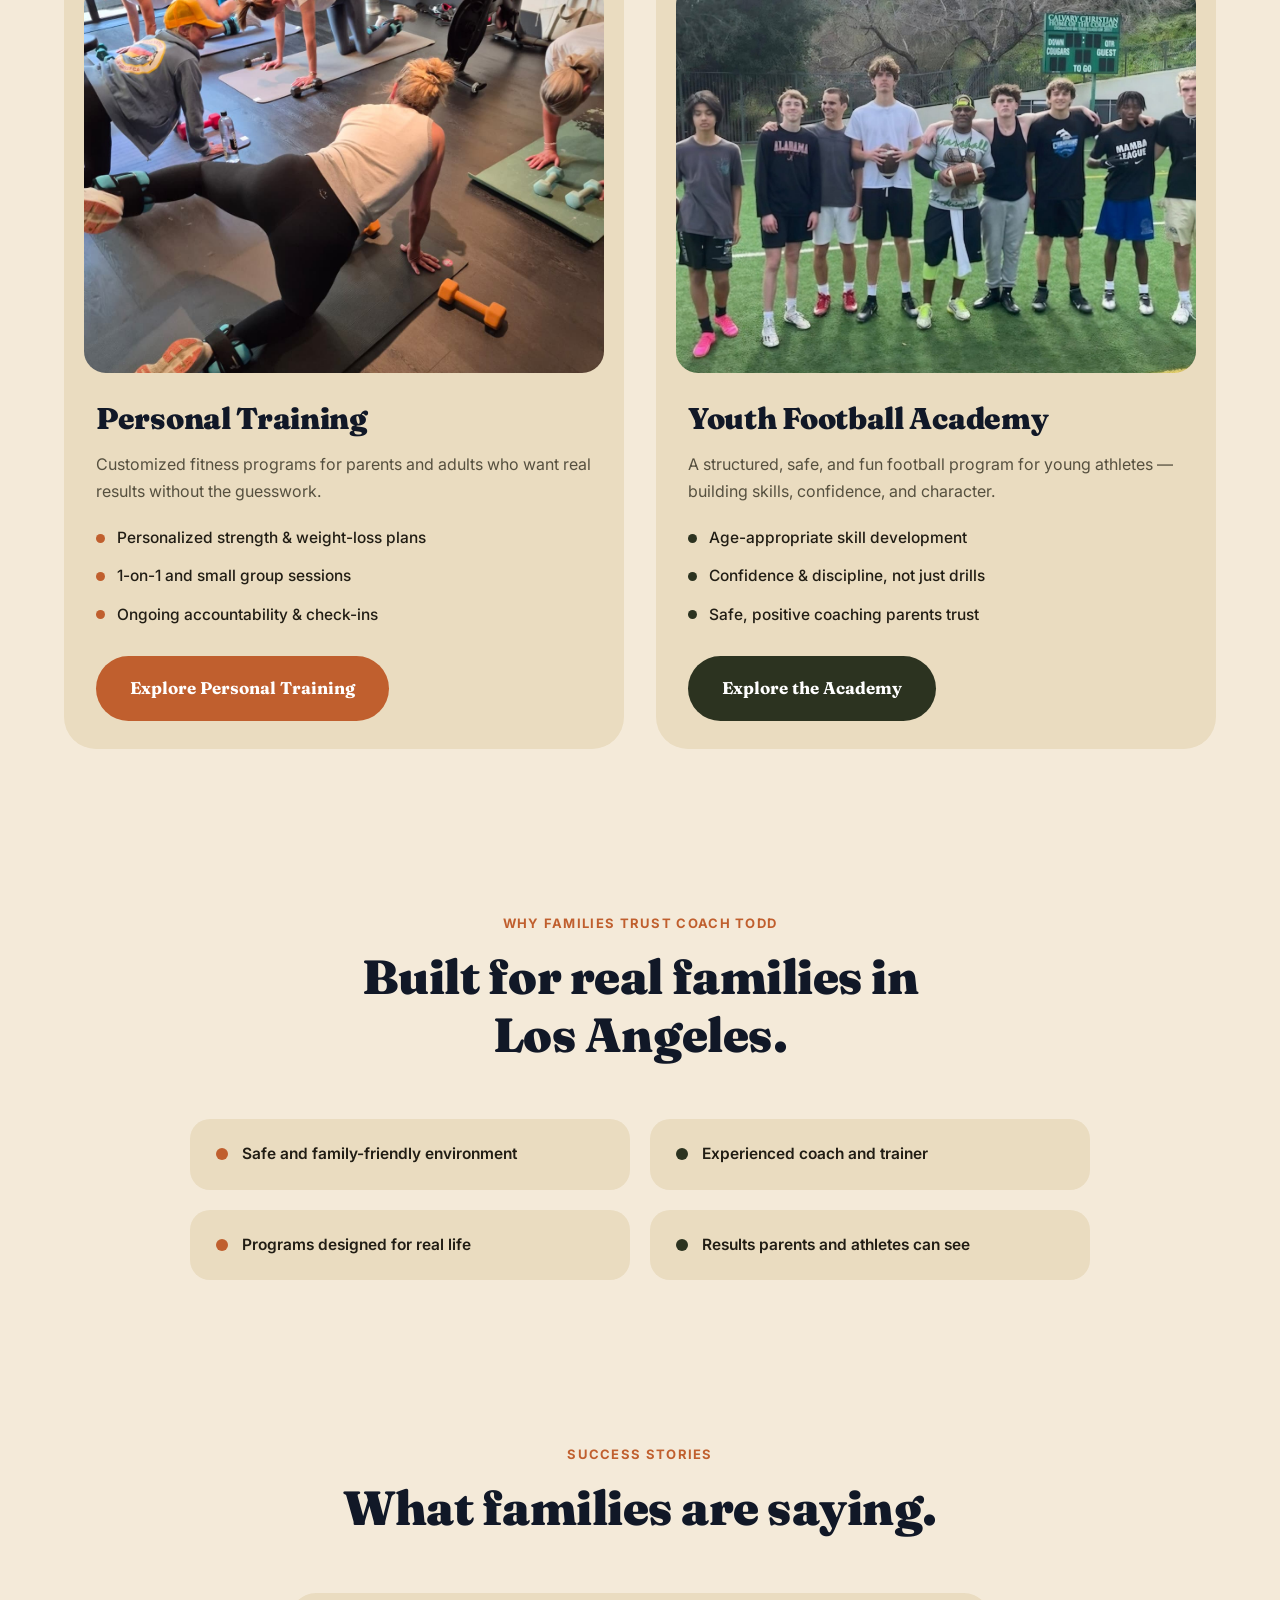
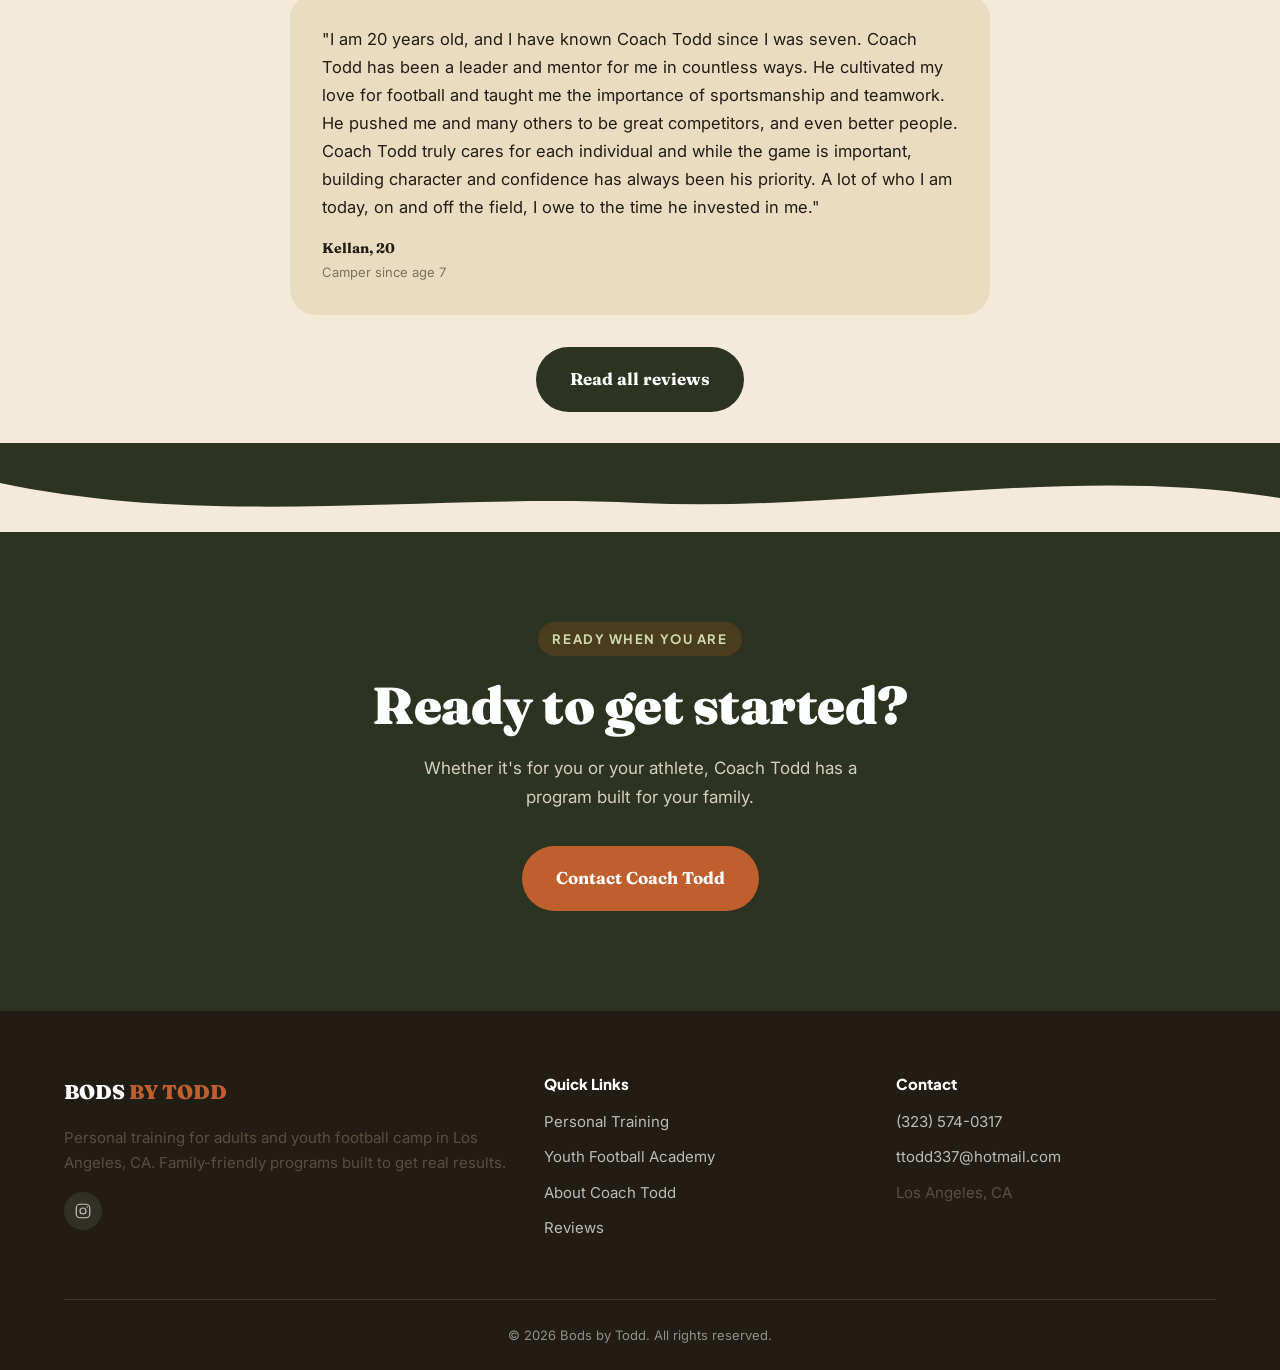
==== commit e732cfde: "remove stars" ====
--- a/index.html
+++ b/index.html
@@ -167,7 +167,6 @@
     </div>
     <div class="stagger" style="max-width:700px; margin:0 auto;">
       <div class="testimonial-organic">
-        <div class="stars">★★★★★</div>
         <p class="testimonial-quote">"I am 20 years old, and I have known Coach Todd since I was seven. Coach Todd has been a leader and mentor for me in countless ways. He cultivated my love for football and taught me the importance of sportsmanship and teamwork. He pushed me and many others to be great competitors, and even better people. Coach Todd truly cares for each individual and while the game is important, building character and confidence has always been his priority. A lot of who I am today, on and off the field, I owe to the time he invested in me."</p>
         <div class="testimonial-author">Kellan, 20</div>
         <div class="testimonial-role">Camper since age 7</div>
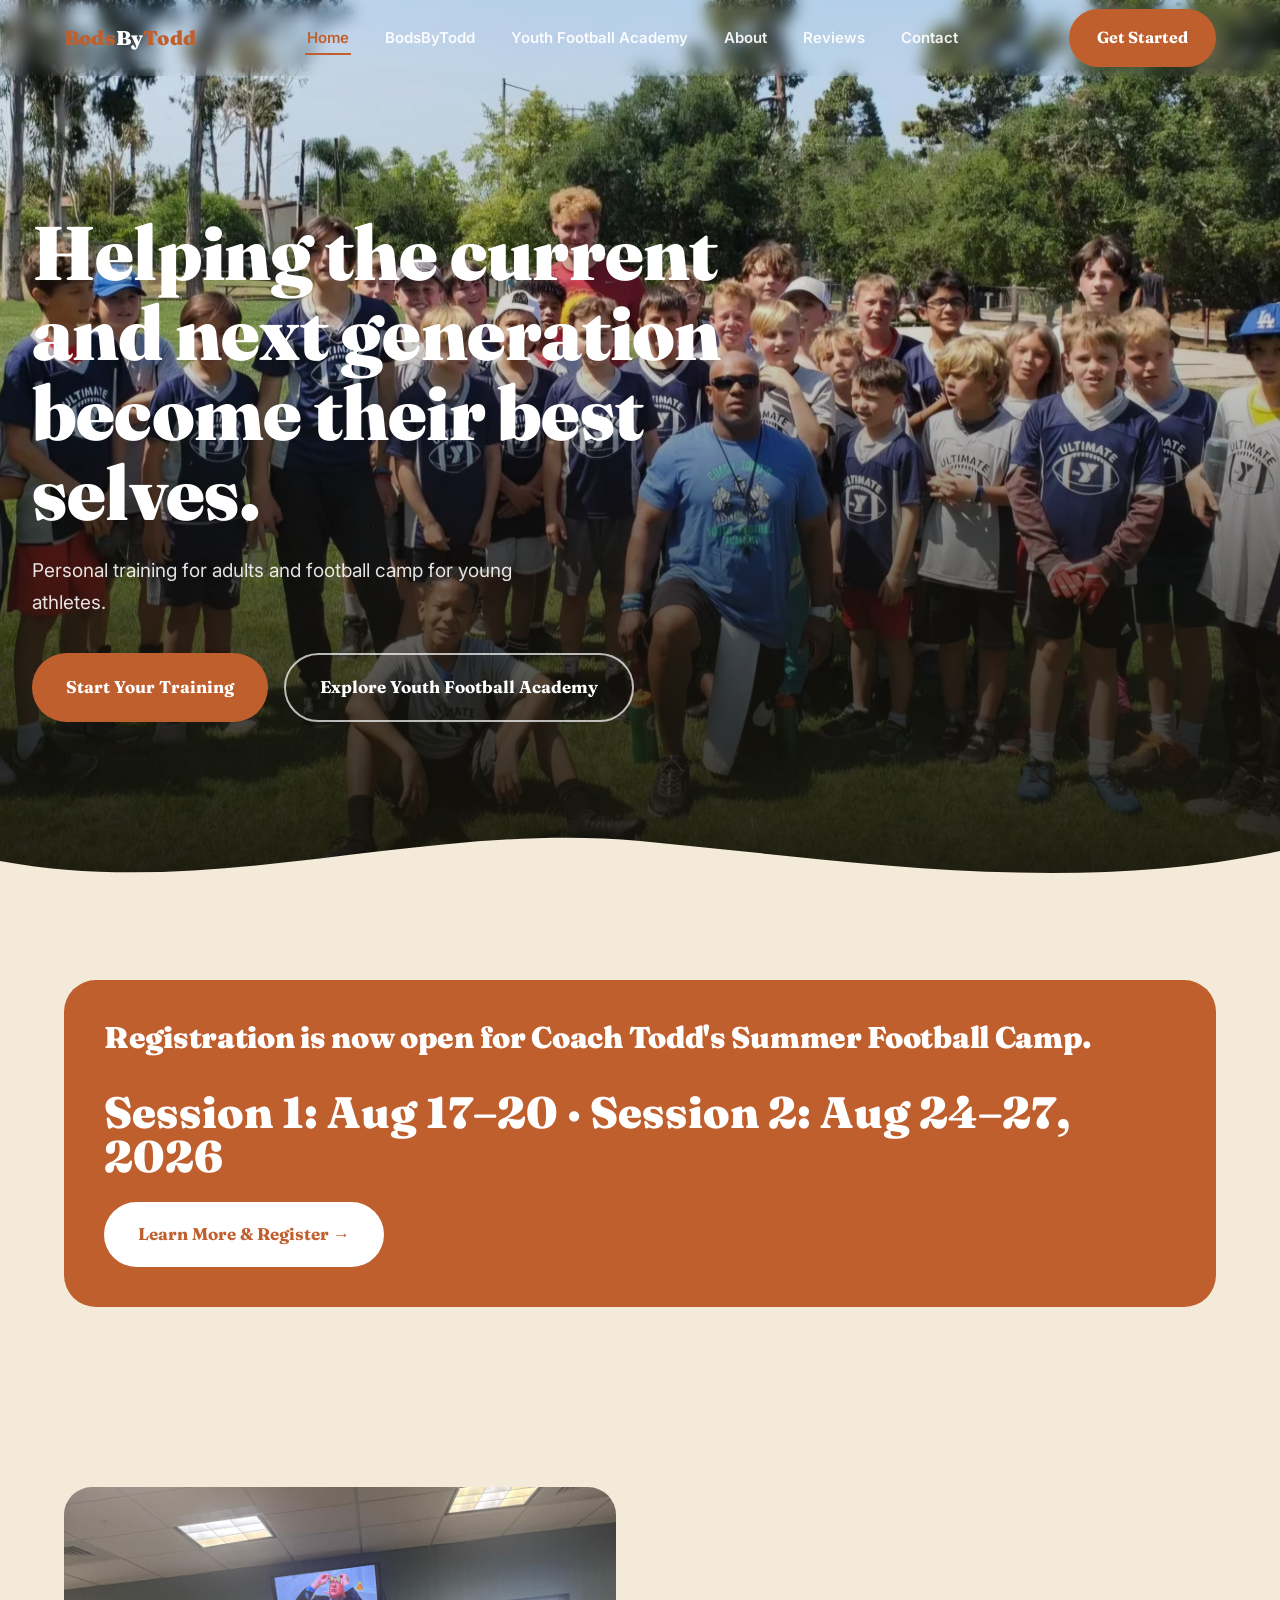
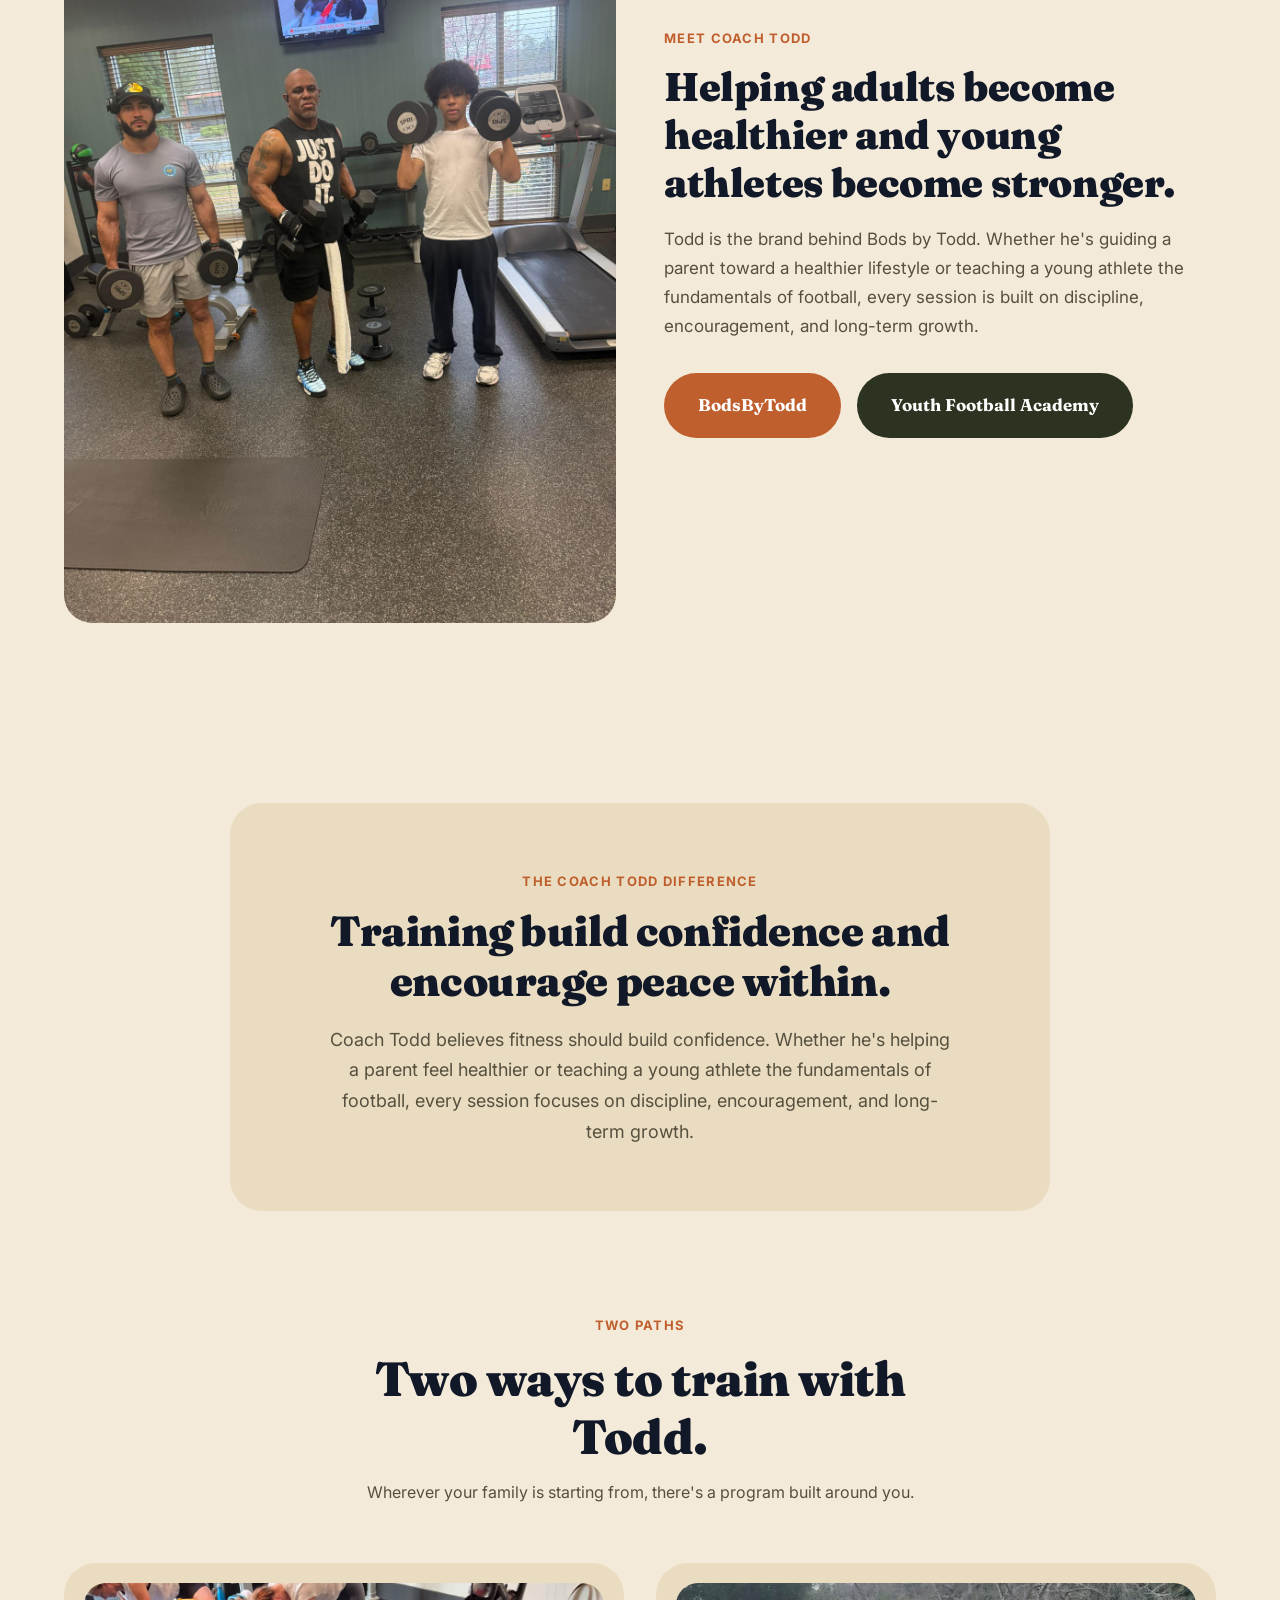
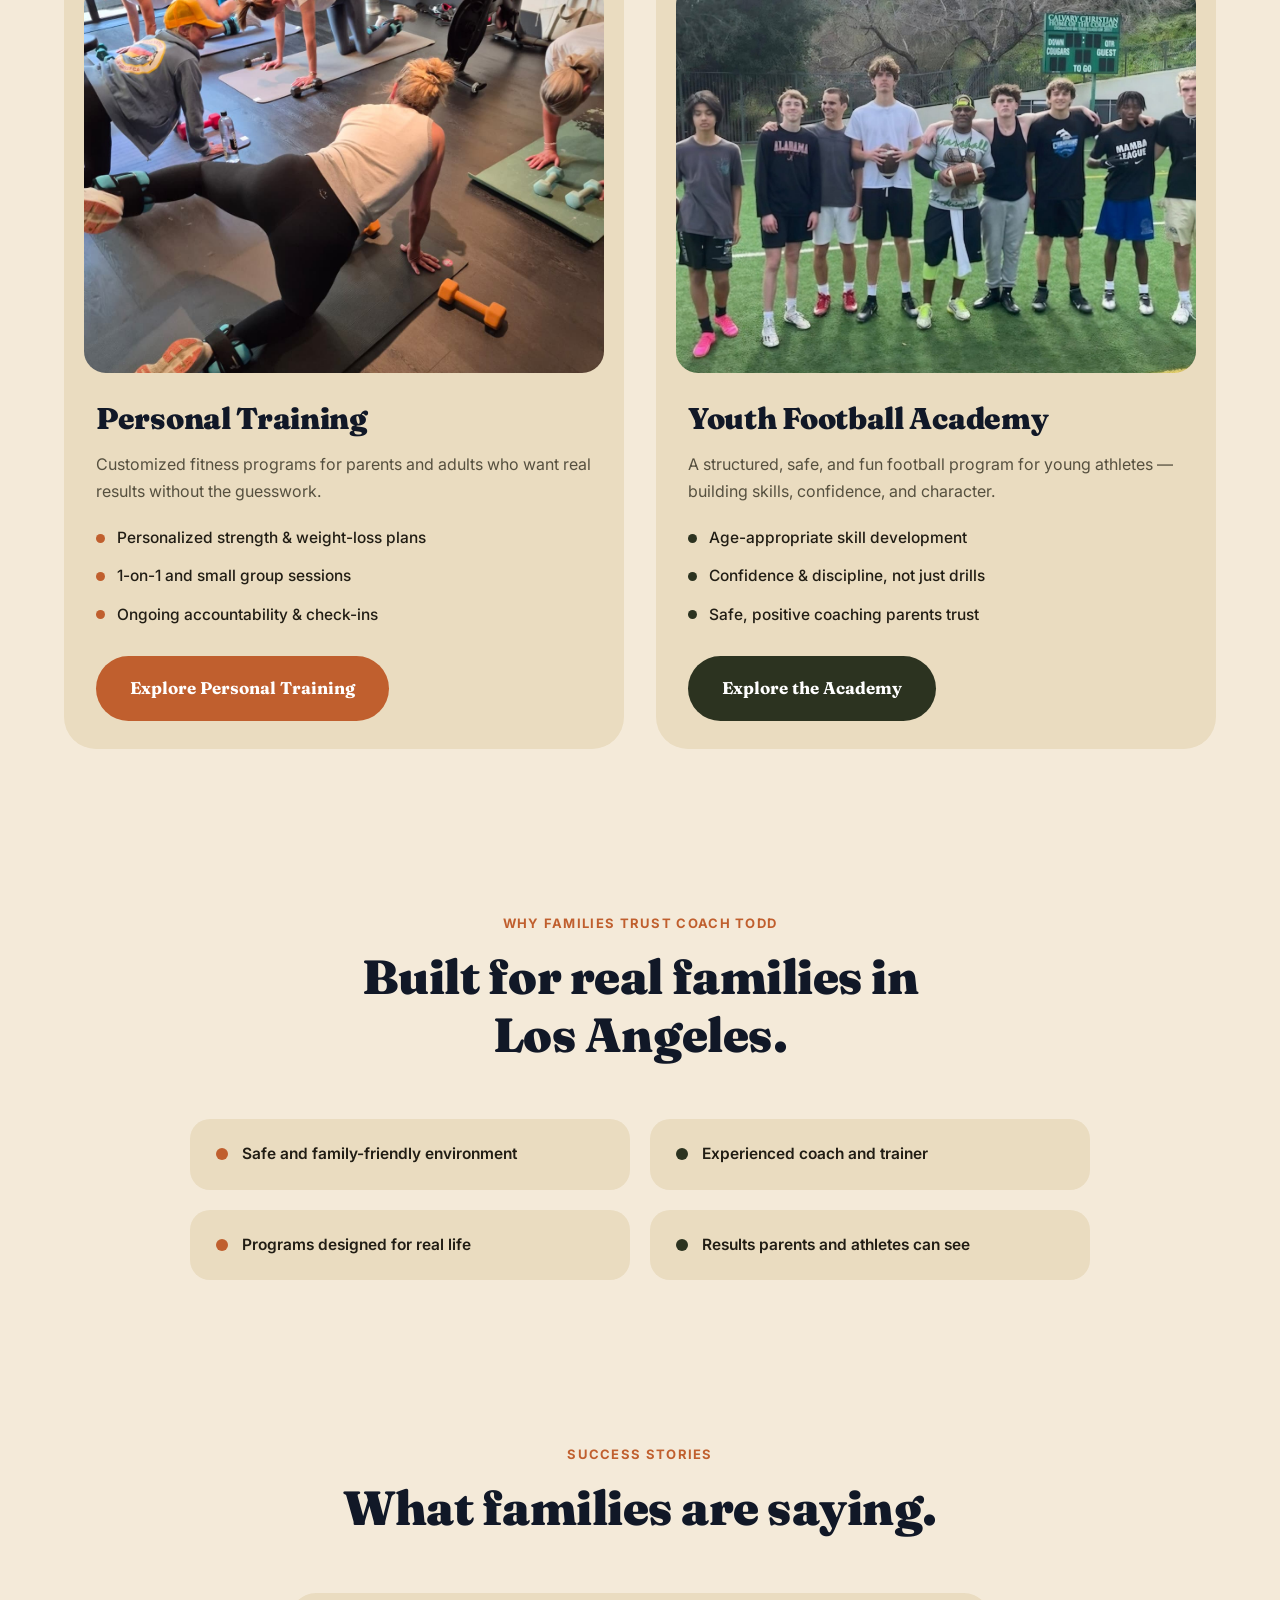
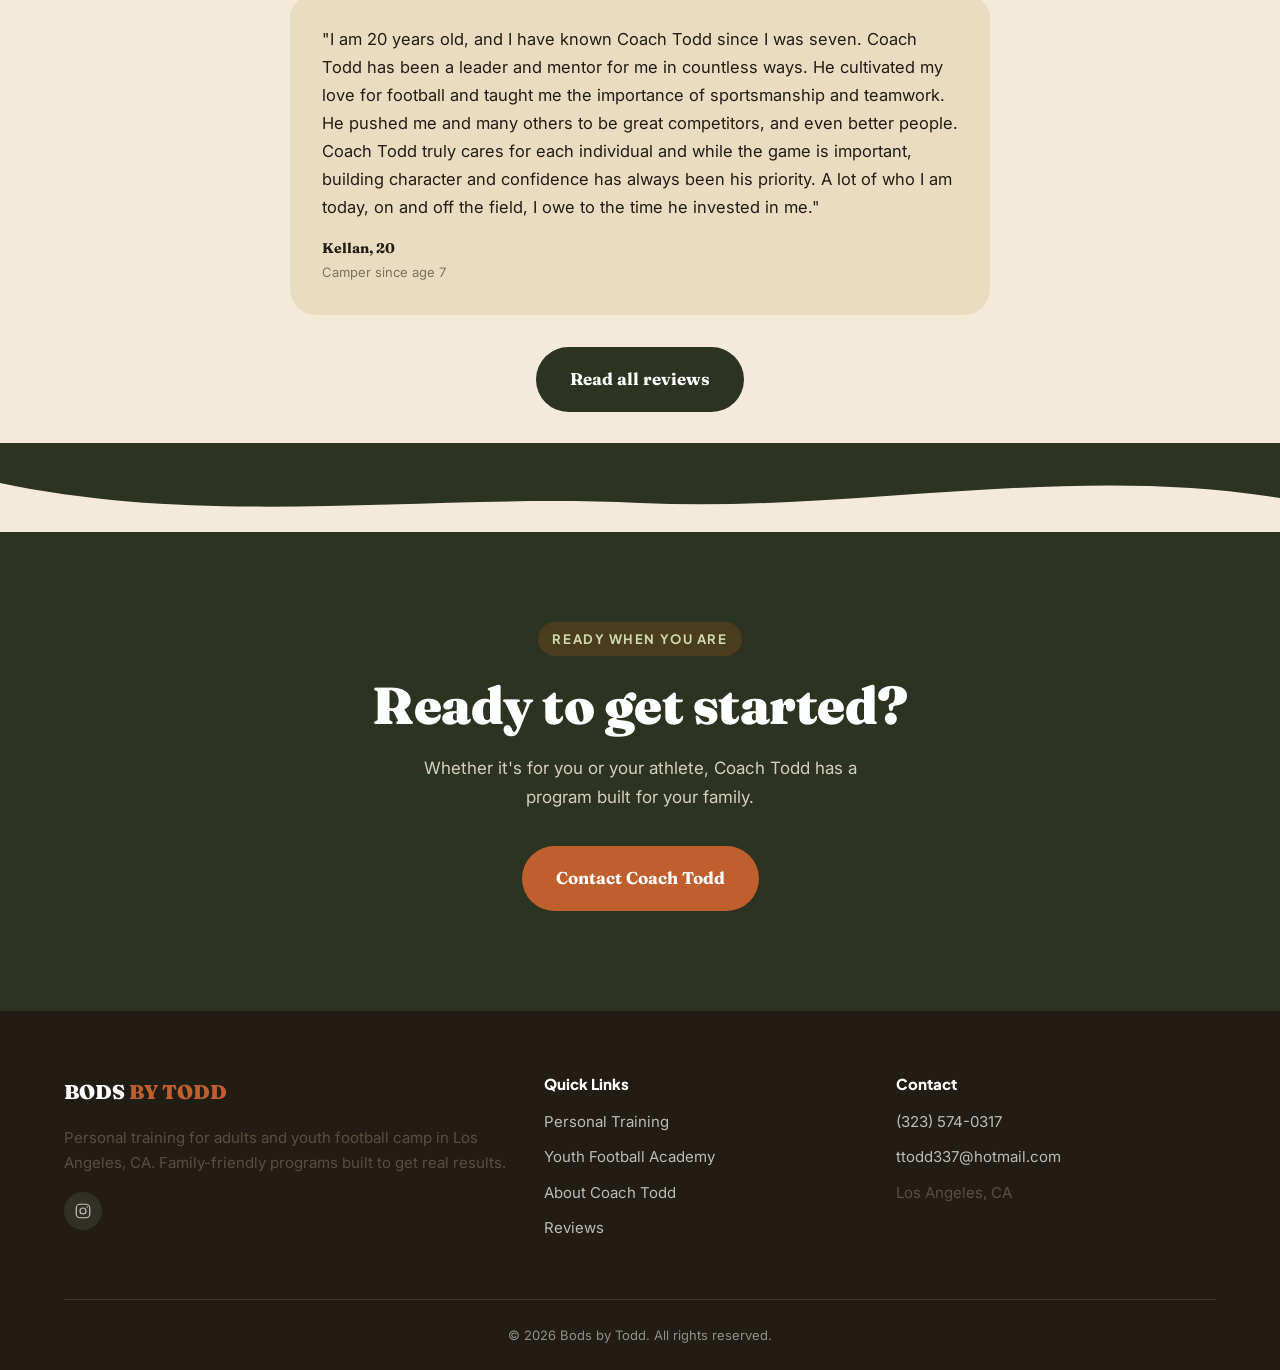
==== commit 22eb661b: "updated testimony and fixed line at home page" ====
--- a/index.html
+++ b/index.html
@@ -101,7 +101,7 @@
   <div class="container">
     <div class="difference-card fade-up">
       <span class="section-eyebrow-organic">The Coach Todd Difference</span>
-      <h2>Fitness should build confidence, not intimidation.</h2>
+      <h2>Training build confidence and encourage peace within.</h2>
       <p>Coach Todd believes fitness should build confidence. Whether he's helping a parent feel healthier or teaching a young athlete the fundamentals of football, every session focuses on discipline, encouragement, and long-term growth.</p>
     </div>
   </div>
--- a/styles.css
+++ b/styles.css
@@ -624,6 +624,42 @@
 }
 
 /* ==========================================================================
+   Testimonial slider (arrow-navigable reviews — same JS/markup as .gallery-slider)
+   ========================================================================== */
+
+.testimonial-slider.gallery-slider {
+  background: var(--color-surface);
+}
+
+.testimonial-slider .gallery-track {
+  align-items: stretch;
+}
+
+.testimonial-slider .gallery-slide {
+  aspect-ratio: auto;
+  box-sizing: border-box;
+  padding: var(--space-5) var(--space-6) var(--space-6);
+  display: flex;
+  align-items: center;
+}
+
+.testimonial-slider .testimonial-card {
+  box-shadow: none;
+  padding: 0;
+  width: 100%;
+}
+
+.testimonial-slider .gallery-dot {
+  background: rgba(0, 0, 0, 0.2);
+}
+
+@media (max-width: 640px) {
+  .testimonial-slider .gallery-slide {
+    padding: var(--space-4) var(--space-3) var(--space-5);
+  }
+}
+
+/* ==========================================================================
    CTA Banner
    ========================================================================== */
 
--- a/organic.css
+++ b/organic.css
@@ -509,6 +509,13 @@
 body.organic .gallery-dot { background: rgba(255, 255, 255, 0.5); }
 body.organic .gallery-dot.is-active { background: var(--terracotta); transform: scale(1.25); }
 
+body.organic .testimonial-slider.gallery-slider { background: var(--cream-card); }
+body.organic .testimonial-slider .gallery-dot { background: rgba(33, 29, 20, 0.25); }
+body.organic .testimonial-slider .testimonial-quote { color: var(--dark); }
+body.organic .testimonial-slider .testimonial-author { font-family: var(--font-display); font-weight: 700; color: var(--dark); }
+body.organic .testimonial-slider .testimonial-role { font-size: 13px; color: #7A735E; }
+body.organic .testimonial-slider .stars { color: var(--terracotta); margin-bottom: 14px; }
+
 /* ==========================================================================
    Video frame — organic radius
    ========================================================================== */
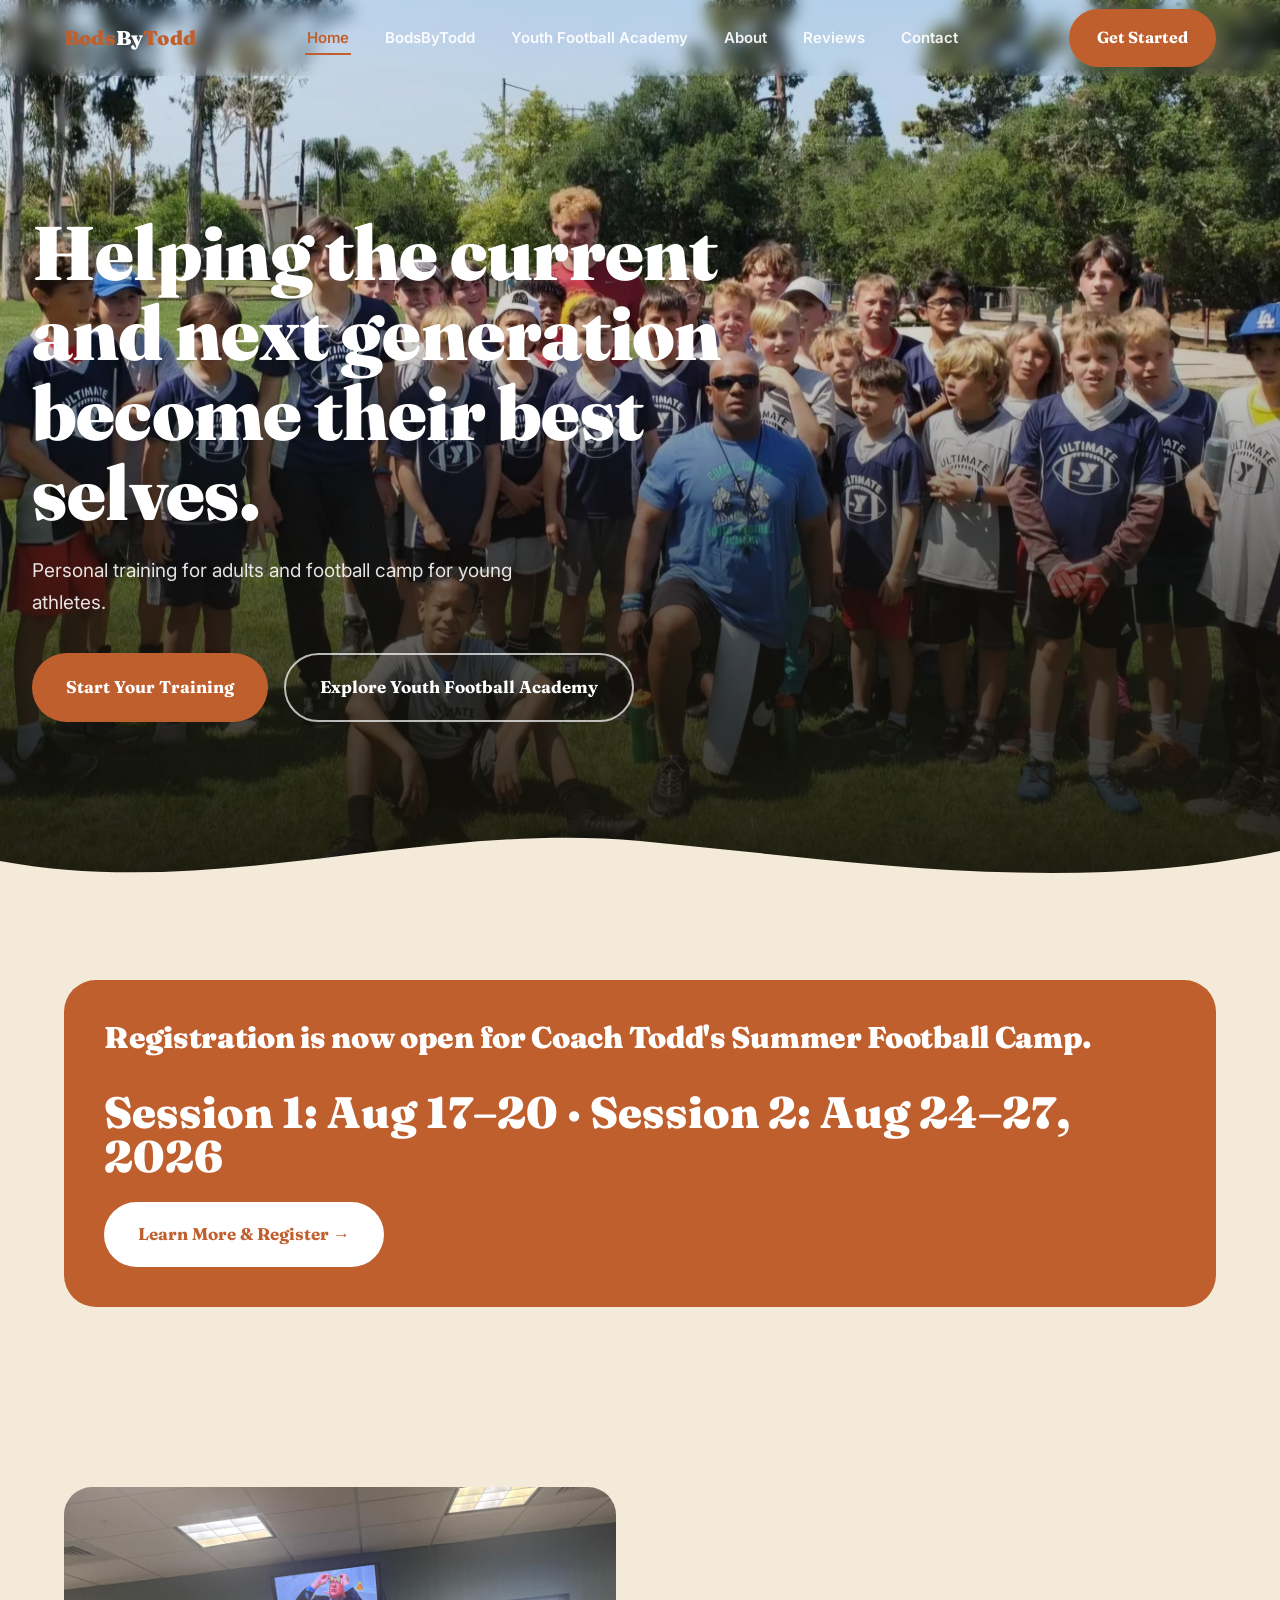
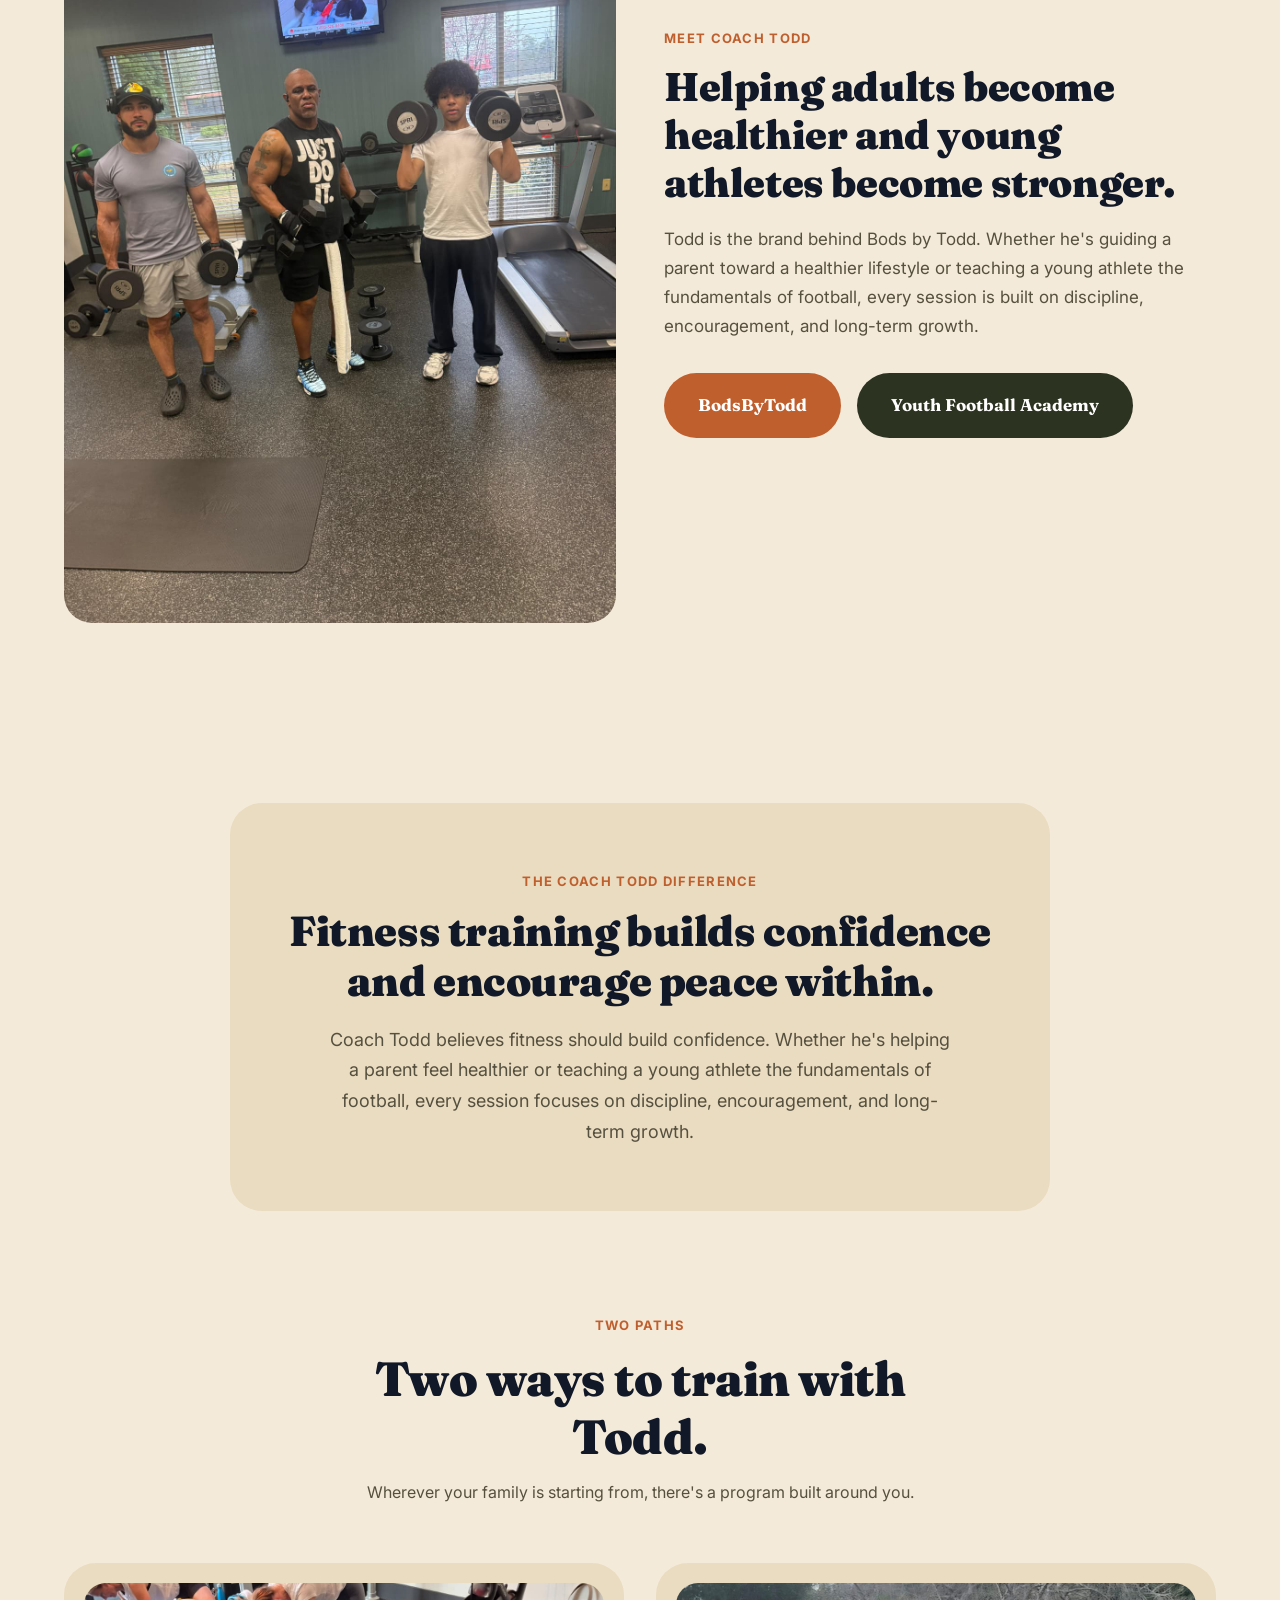
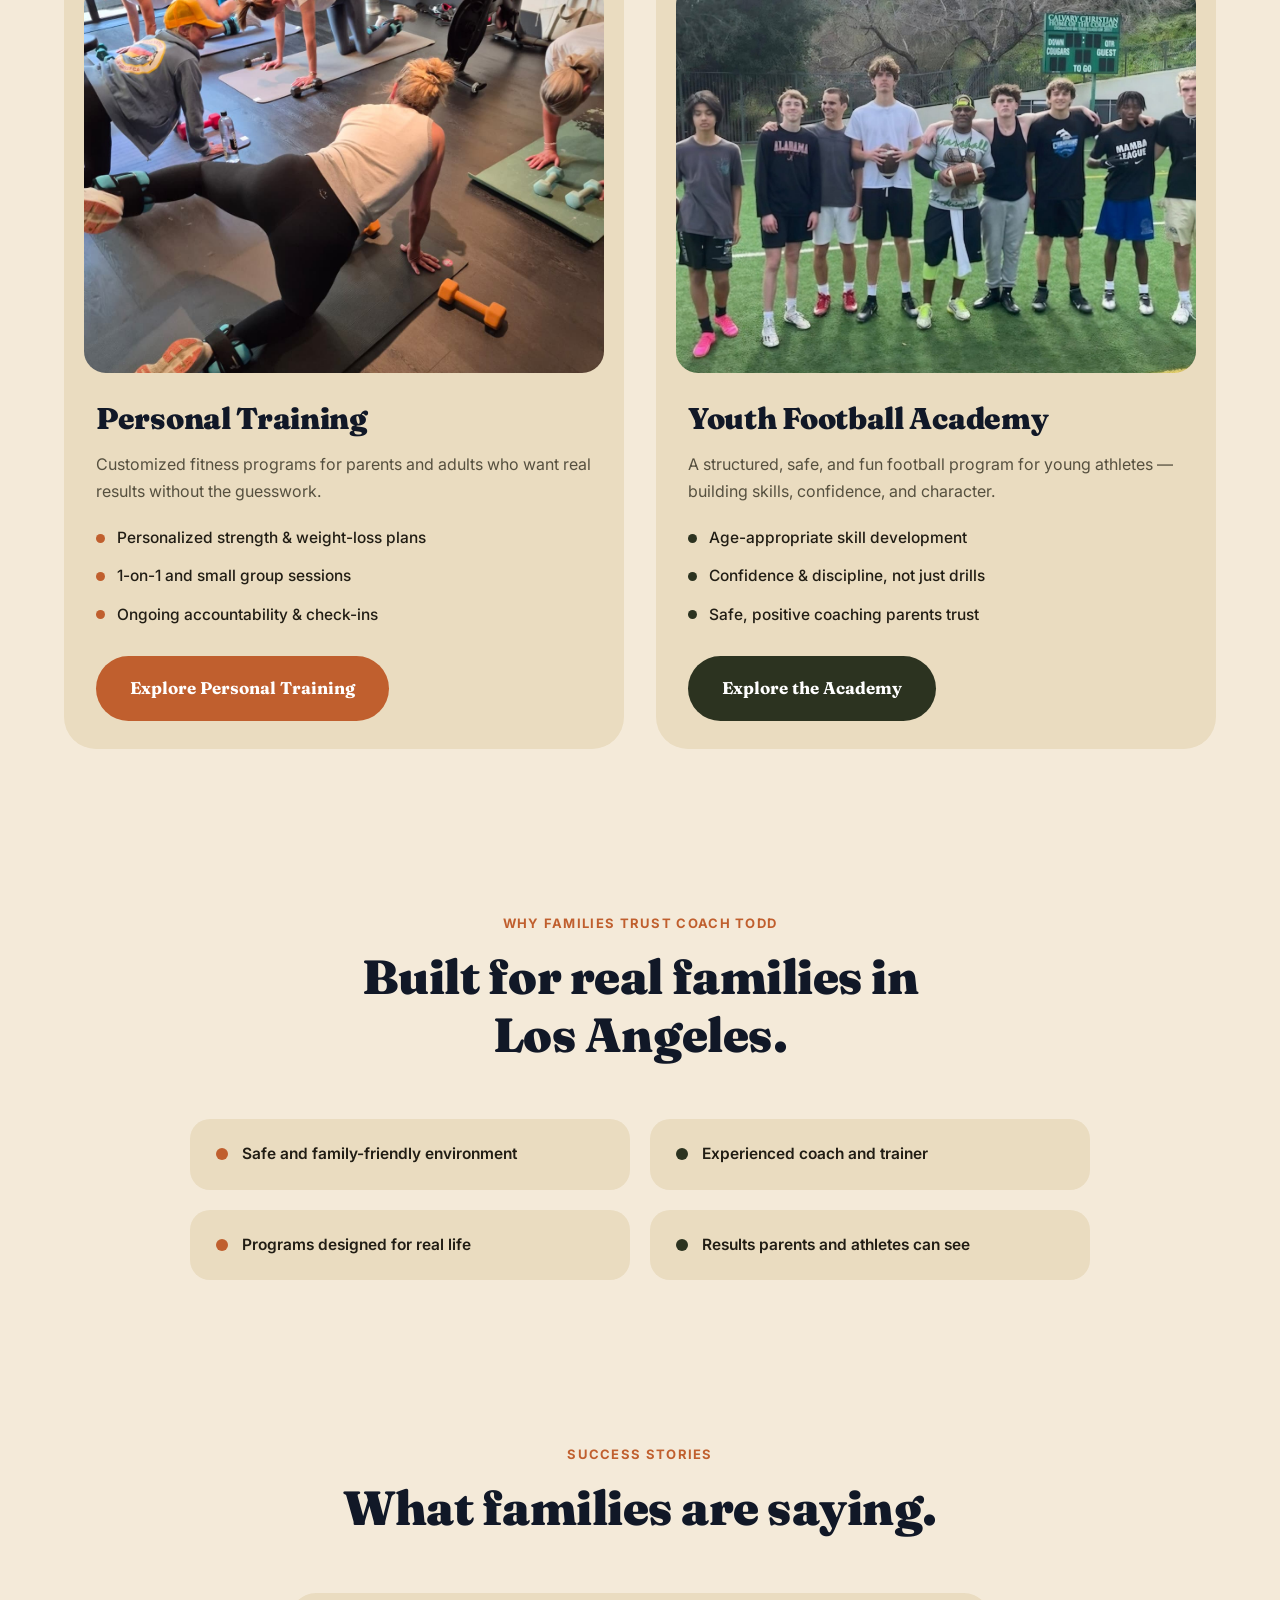
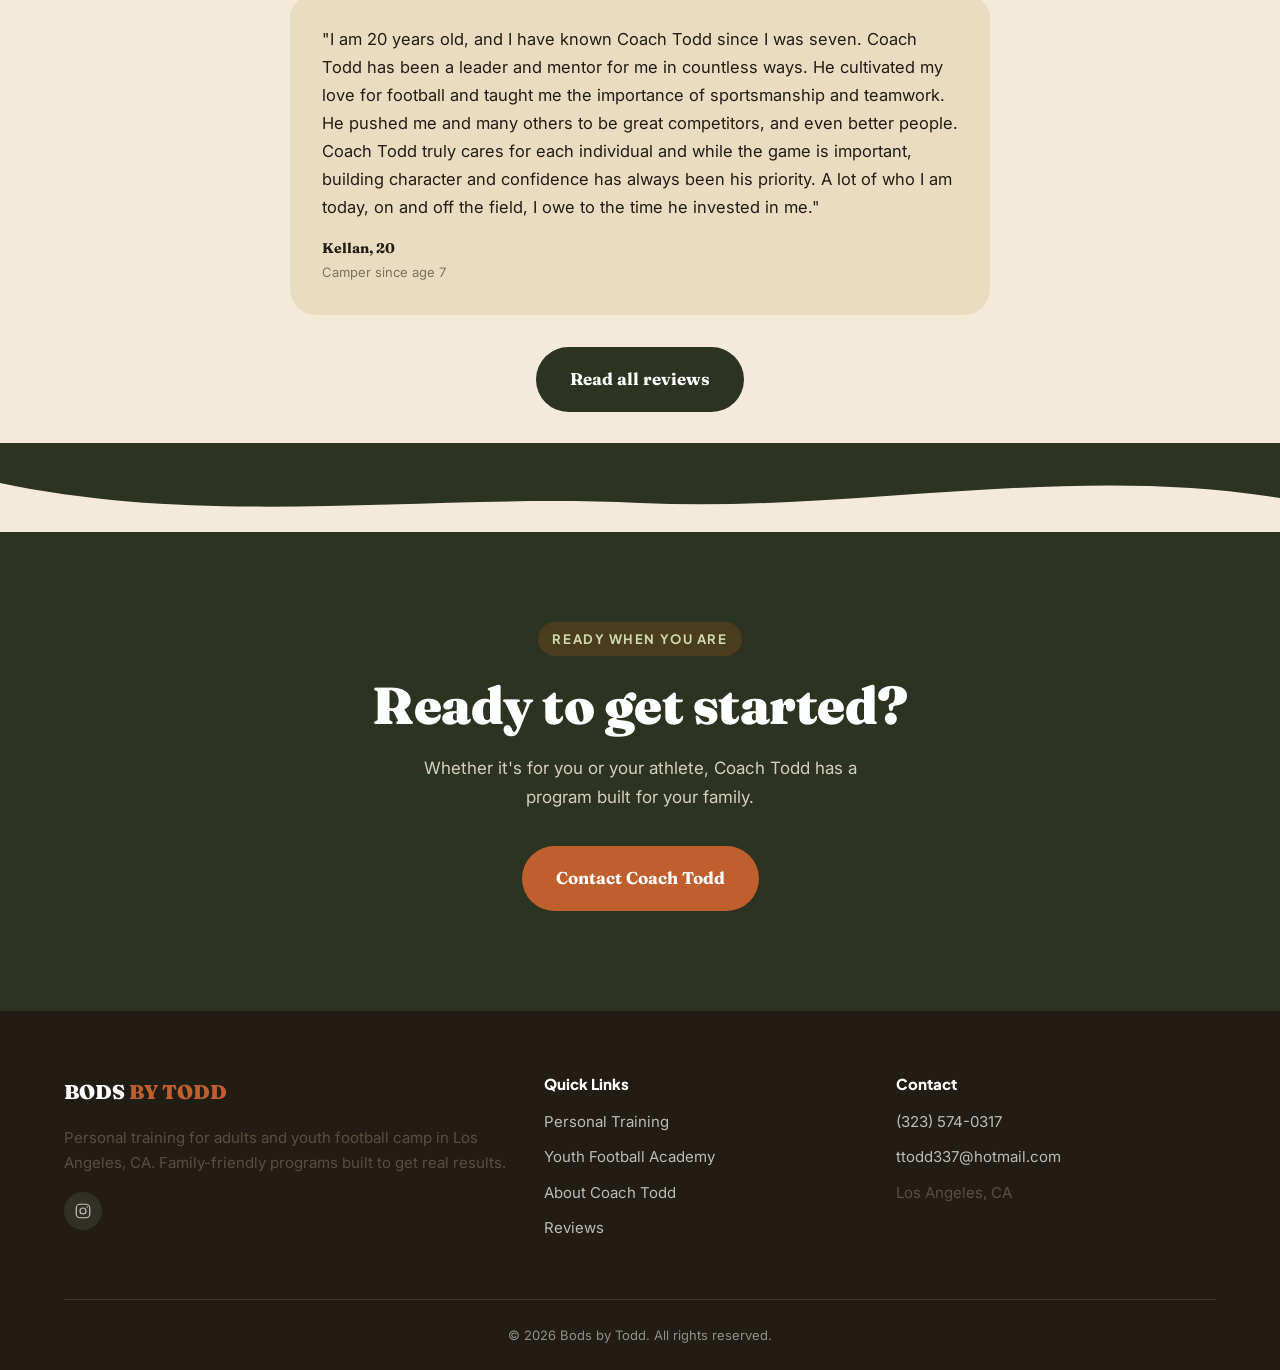
==== commit 521e74c7: "updated wording in the home page, and added one more testimony" ====
--- a/index.html
+++ b/index.html
@@ -101,7 +101,7 @@
   <div class="container">
     <div class="difference-card fade-up">
       <span class="section-eyebrow-organic">The Coach Todd Difference</span>
-      <h2>Training build confidence and encourage peace within.</h2>
+      <h2>Fitness training builds confidence and encourage peace within.</h2>
       <p>Coach Todd believes fitness should build confidence. Whether he's helping a parent feel healthier or teaching a young athlete the fundamentals of football, every session focuses on discipline, encouragement, and long-term growth.</p>
     </div>
   </div>
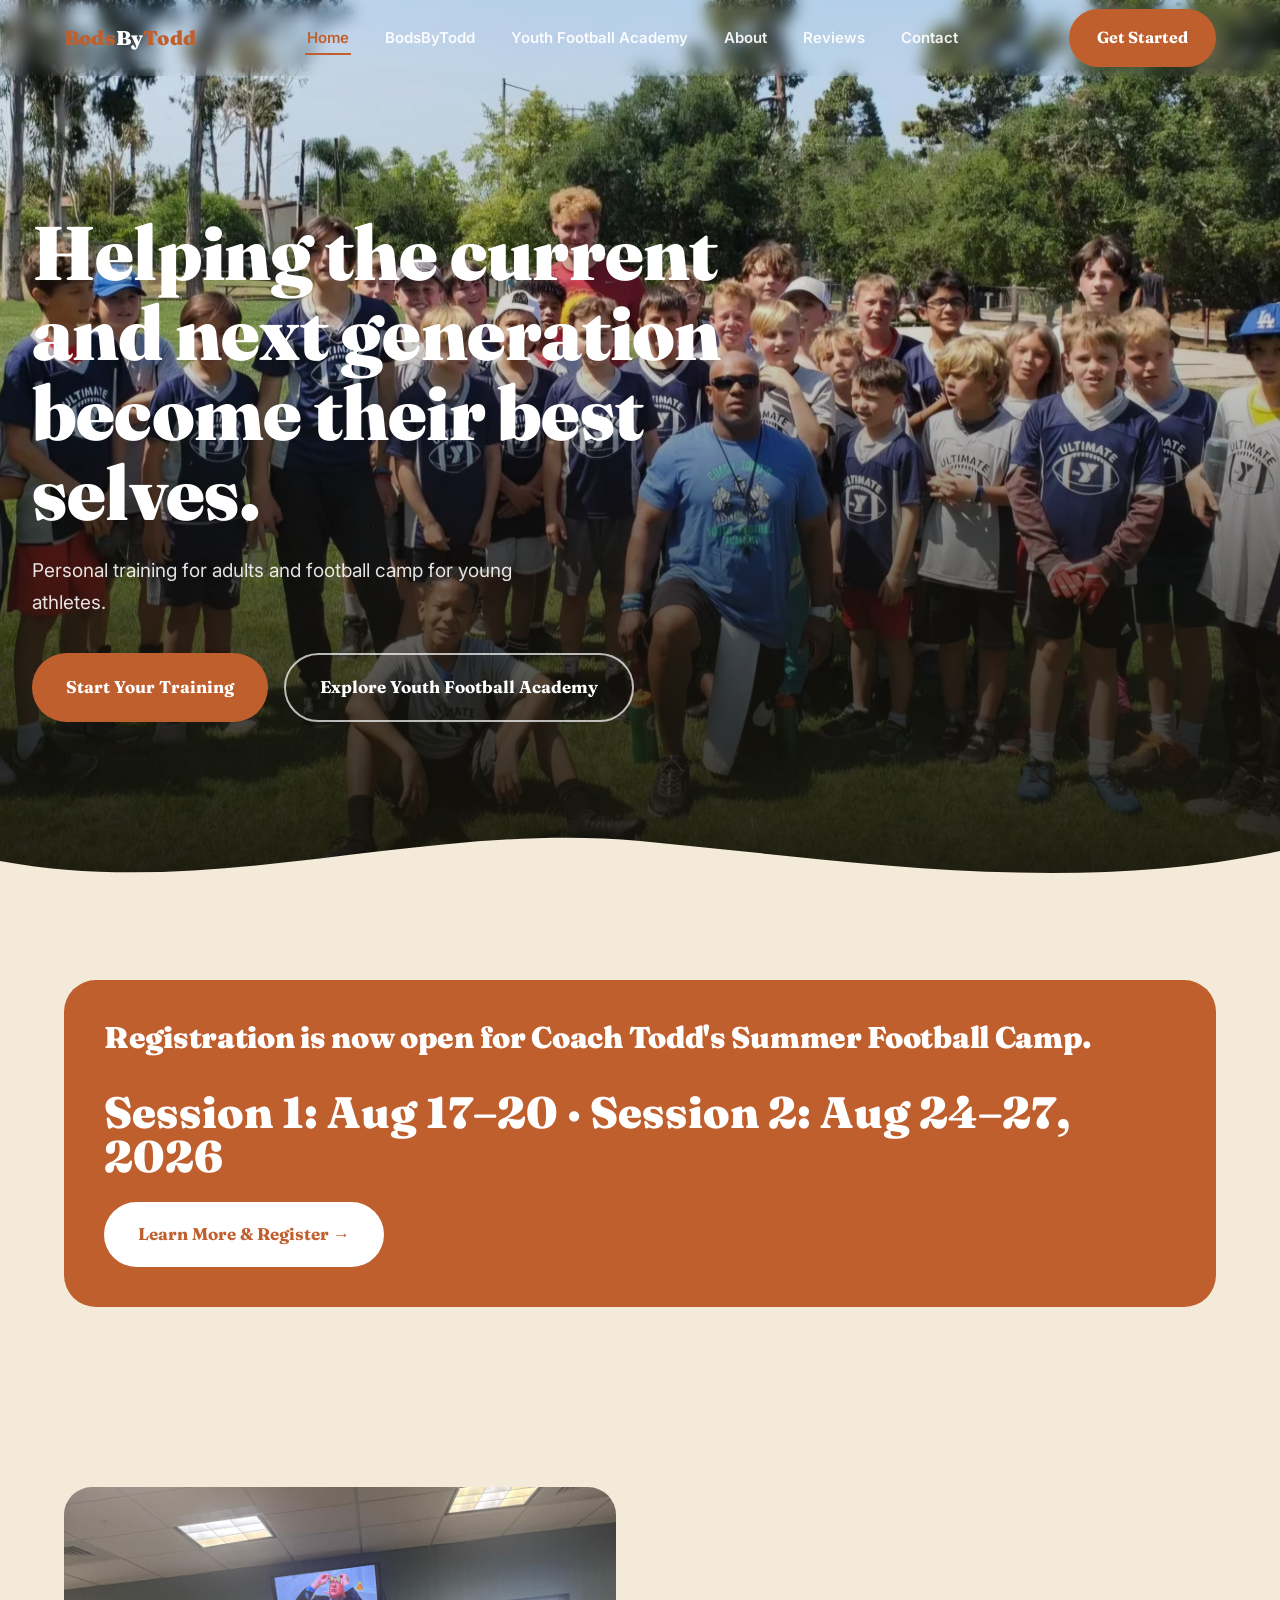
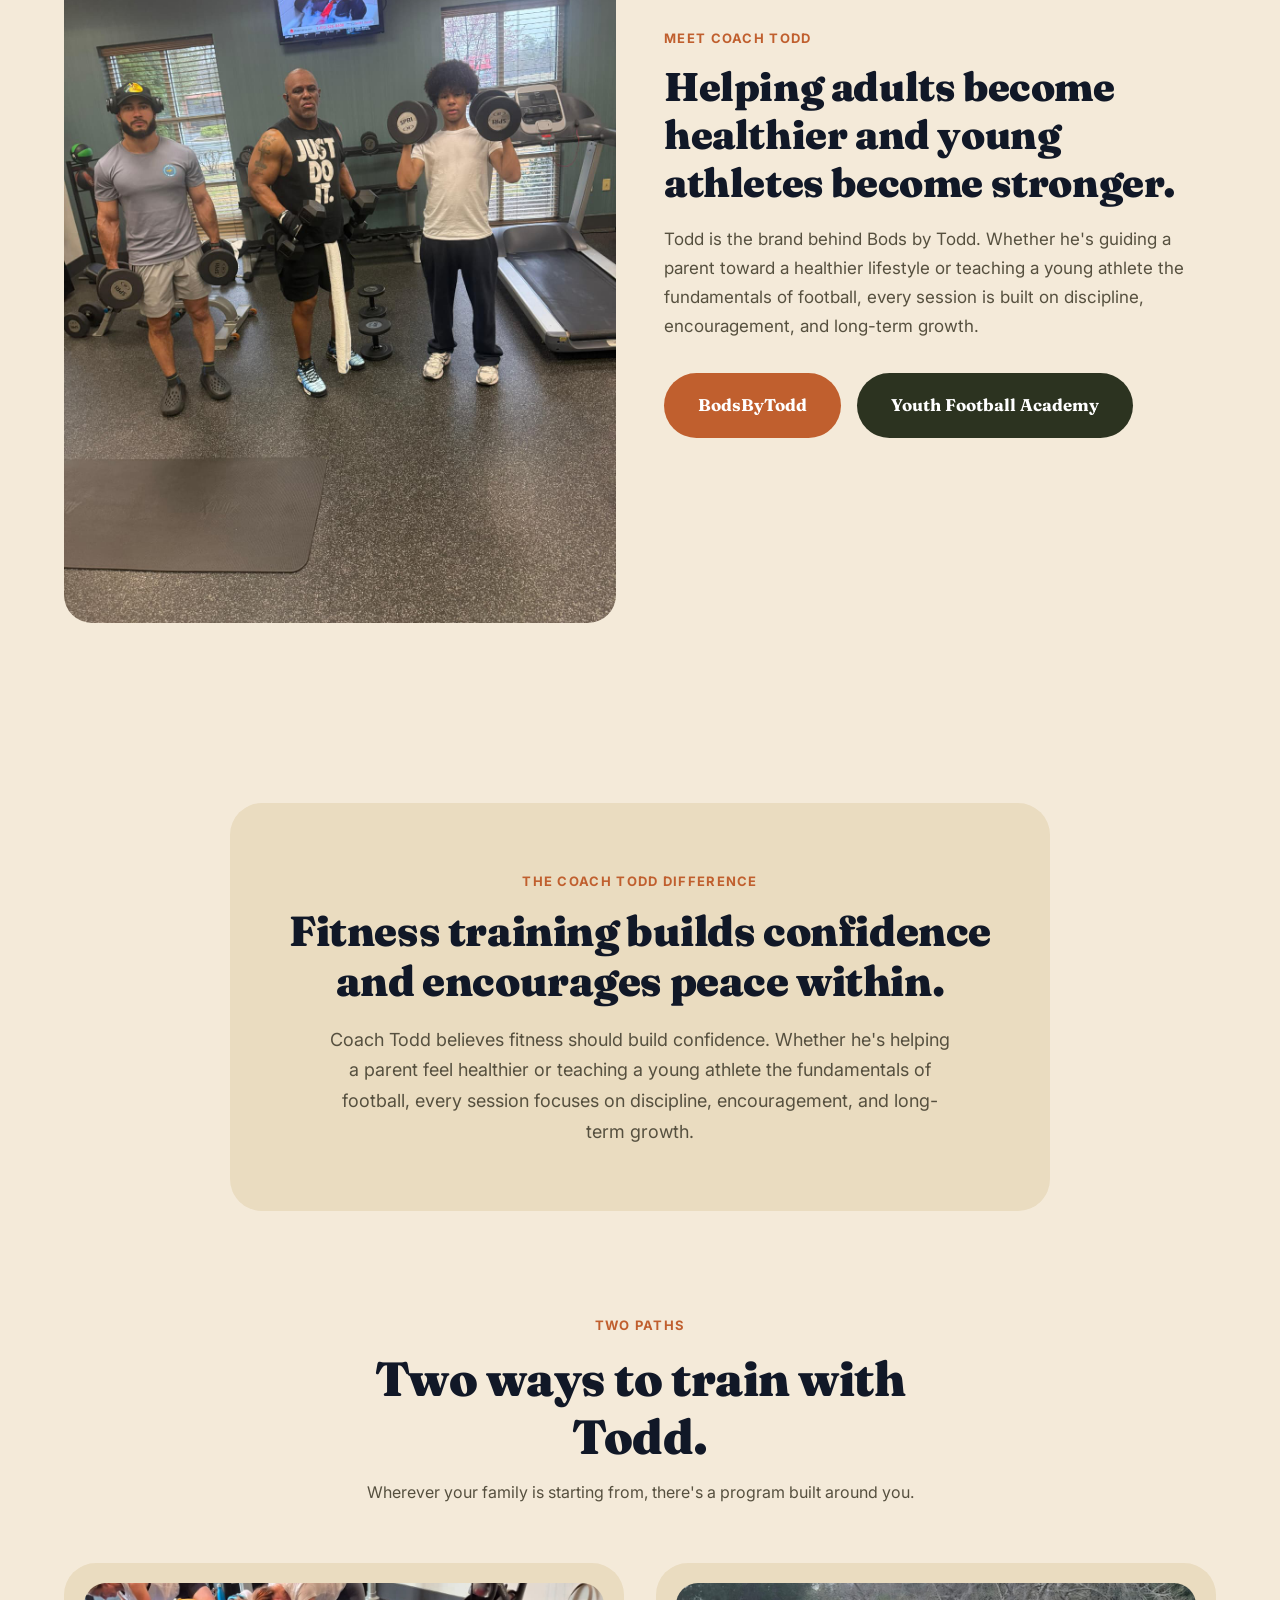
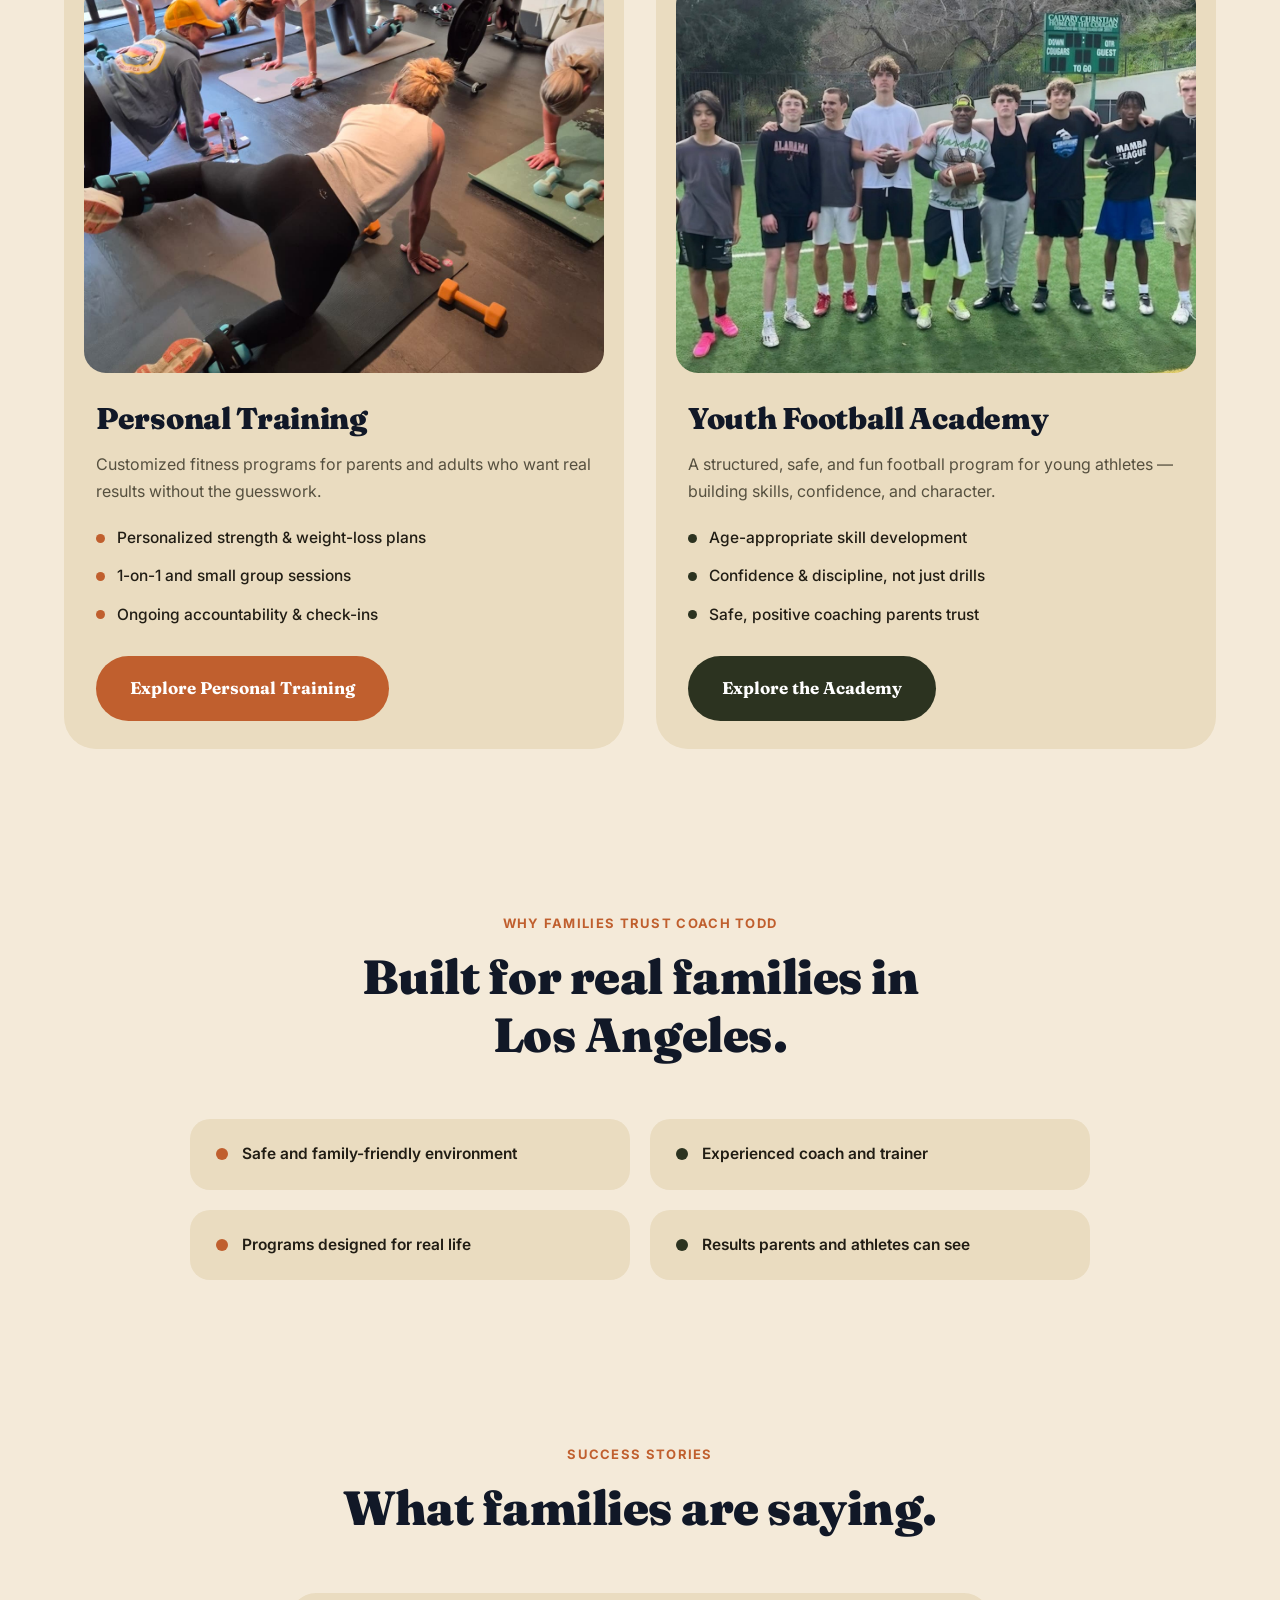
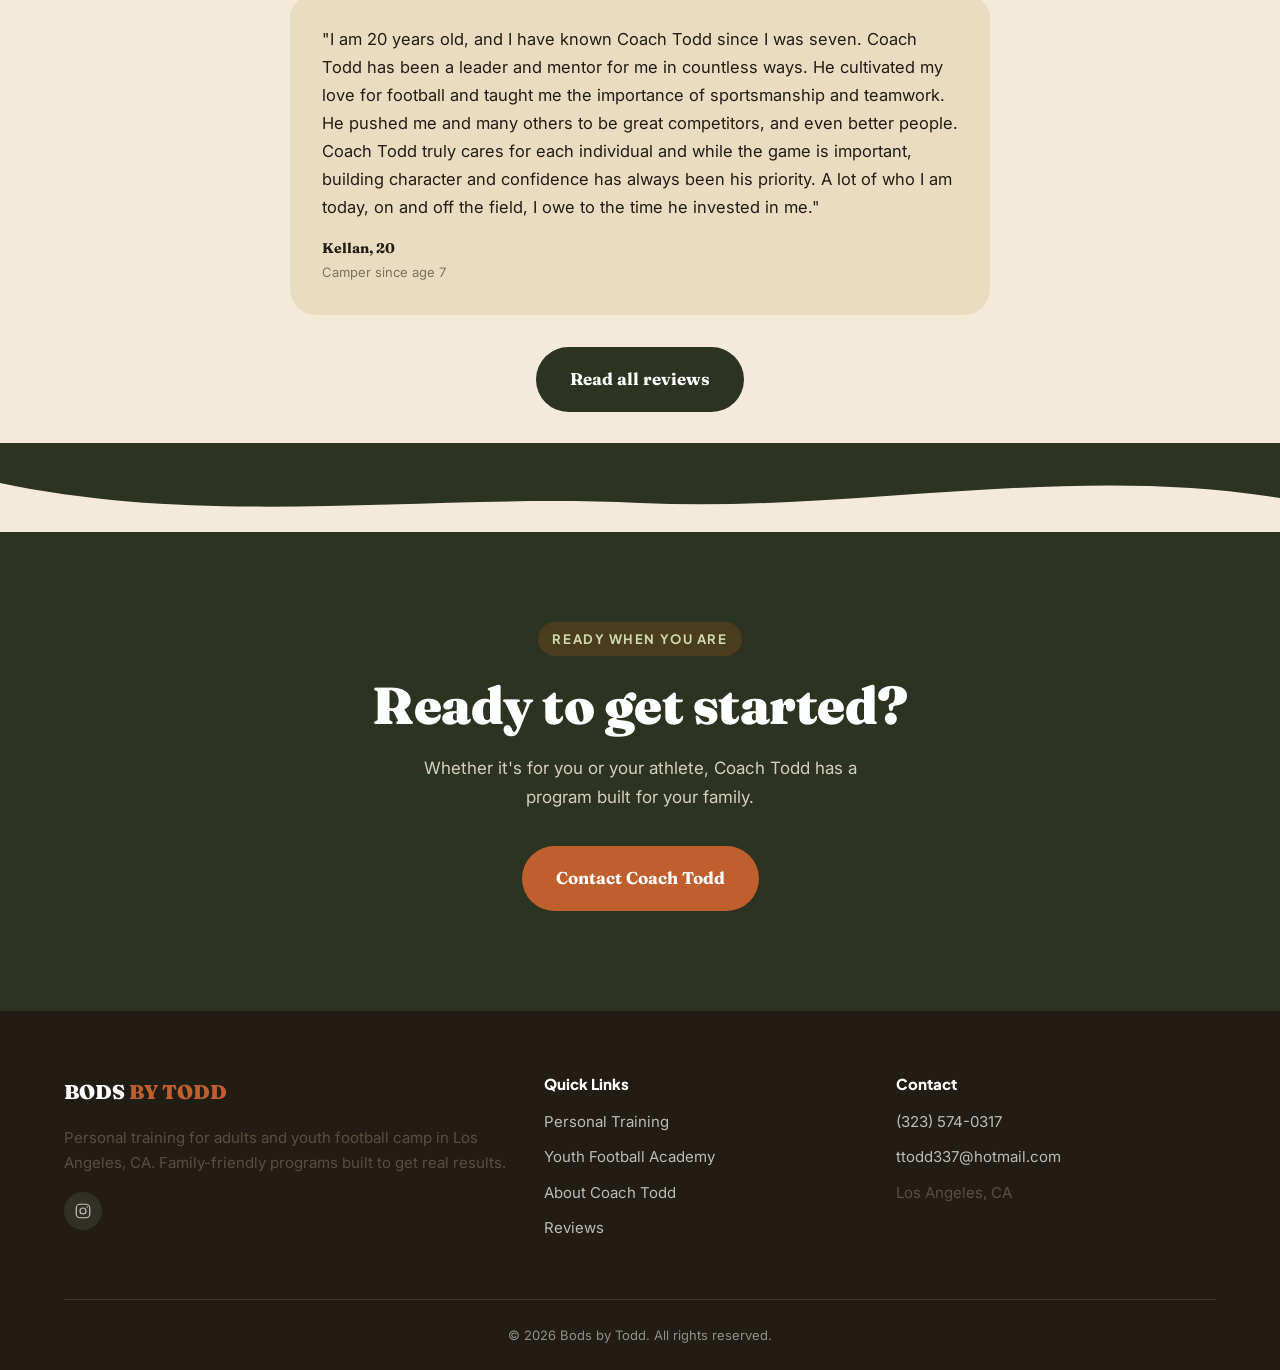
==== commit 408e11a1: "added more testimonies, fixed wording on home page" ====
--- a/index.html
+++ b/index.html
@@ -101,7 +101,7 @@
   <div class="container">
     <div class="difference-card fade-up">
       <span class="section-eyebrow-organic">The Coach Todd Difference</span>
-      <h2>Fitness training builds confidence and encourage peace within.</h2>
+      <h2>Fitness training builds confidence and encourages peace within.</h2>
       <p>Coach Todd believes fitness should build confidence. Whether he's helping a parent feel healthier or teaching a young athlete the fundamentals of football, every session focuses on discipline, encouragement, and long-term growth.</p>
     </div>
   </div>
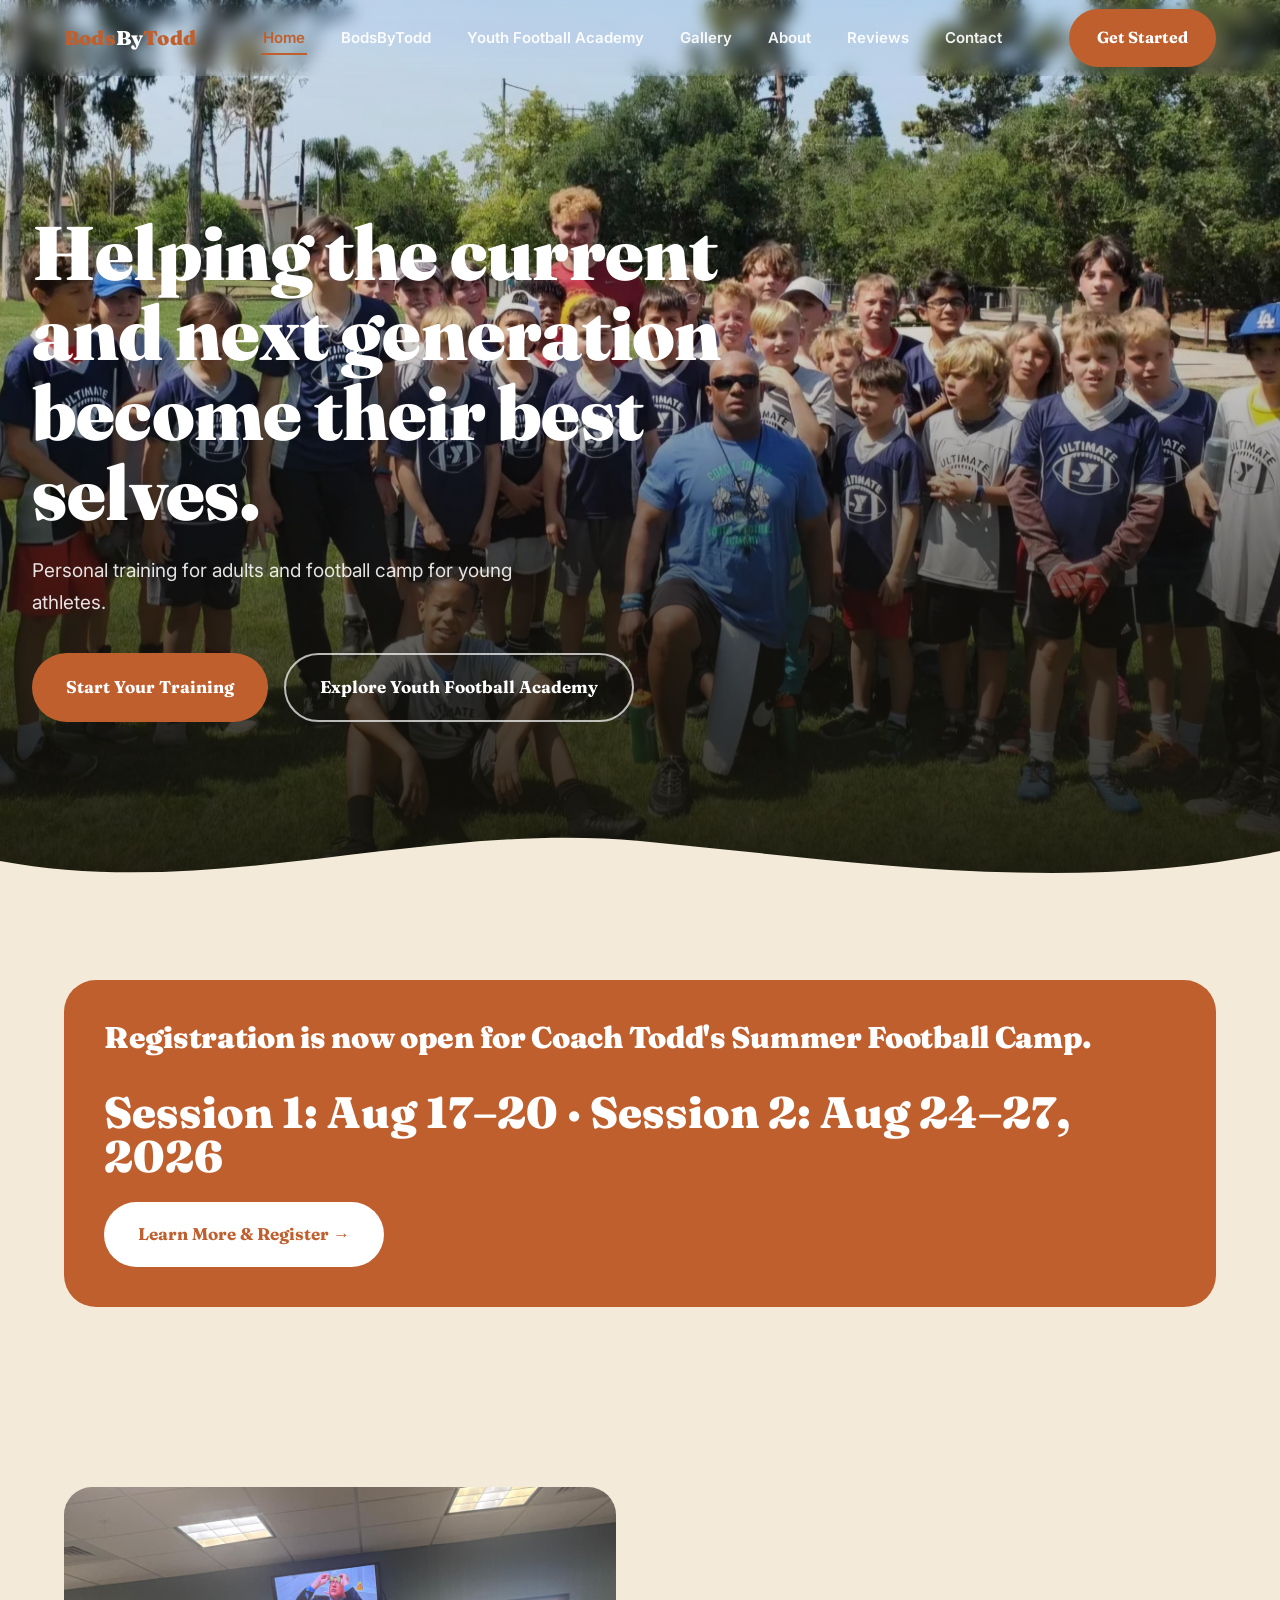
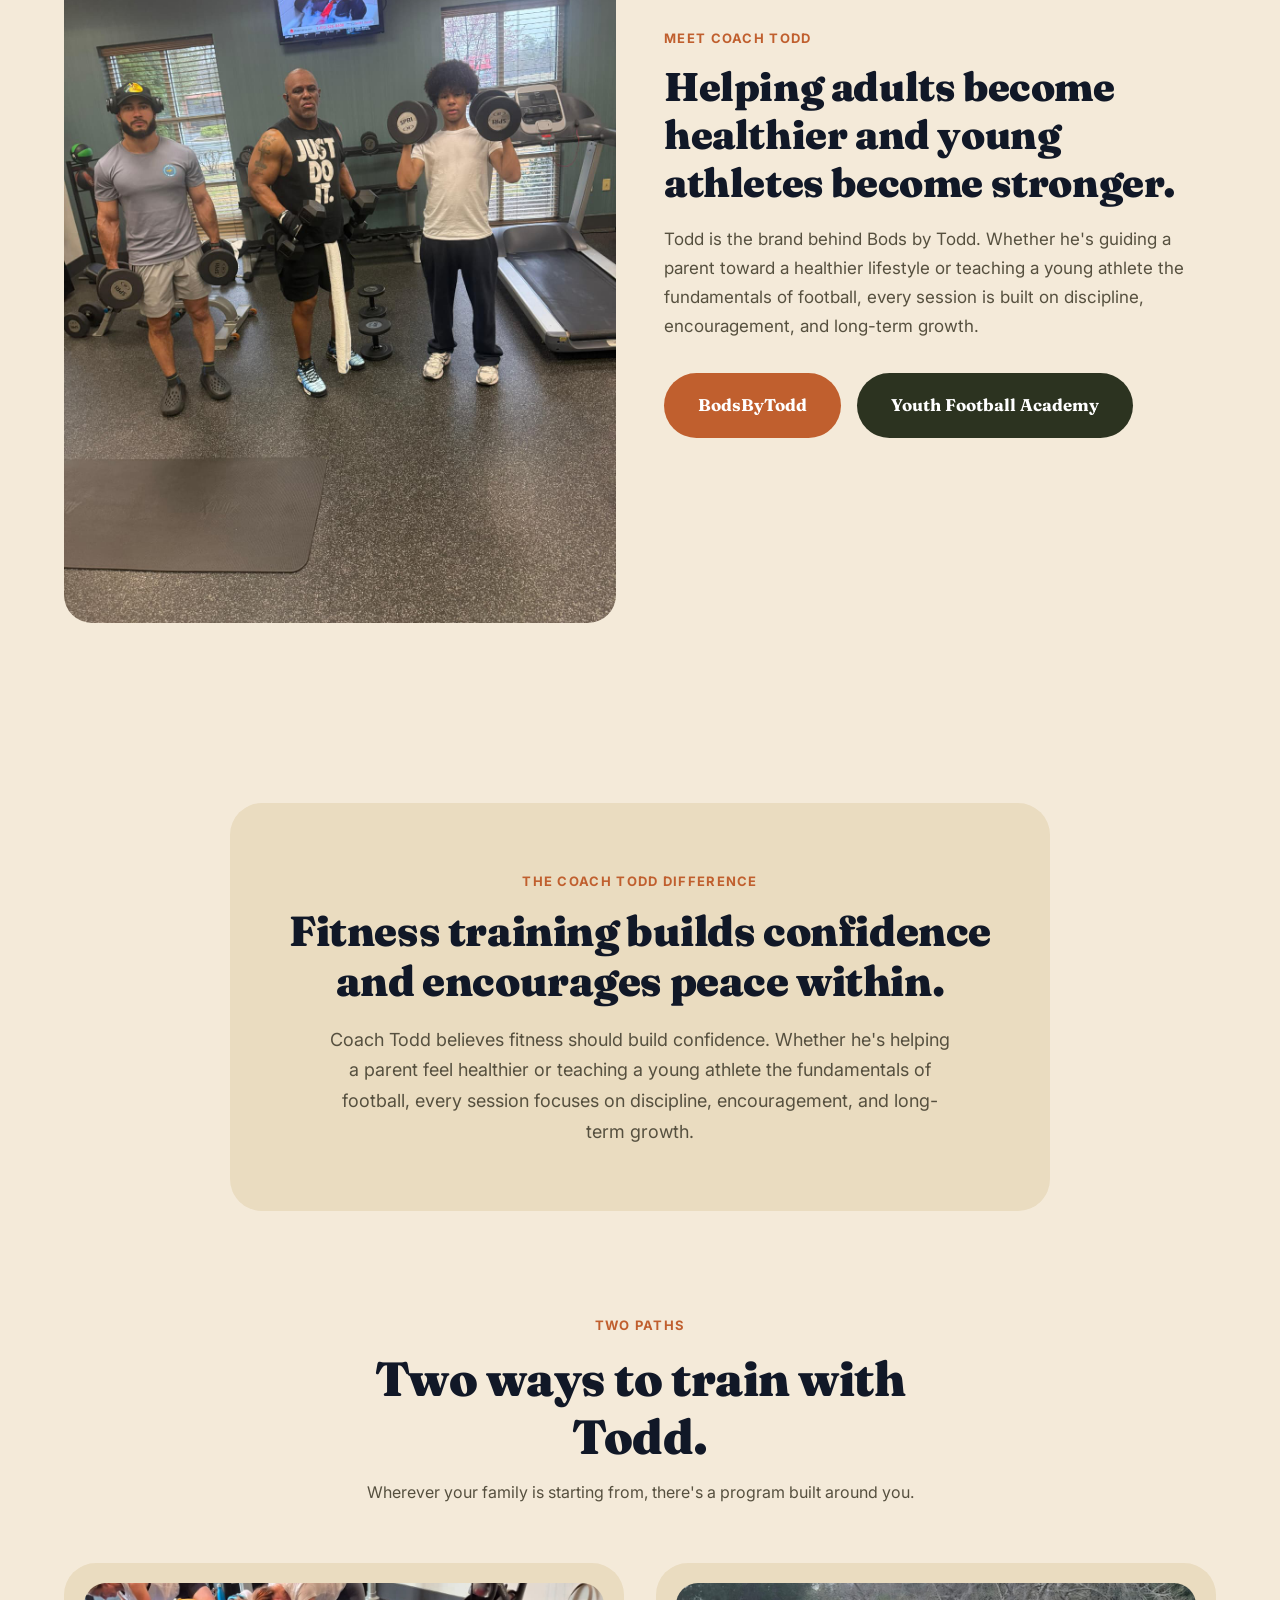
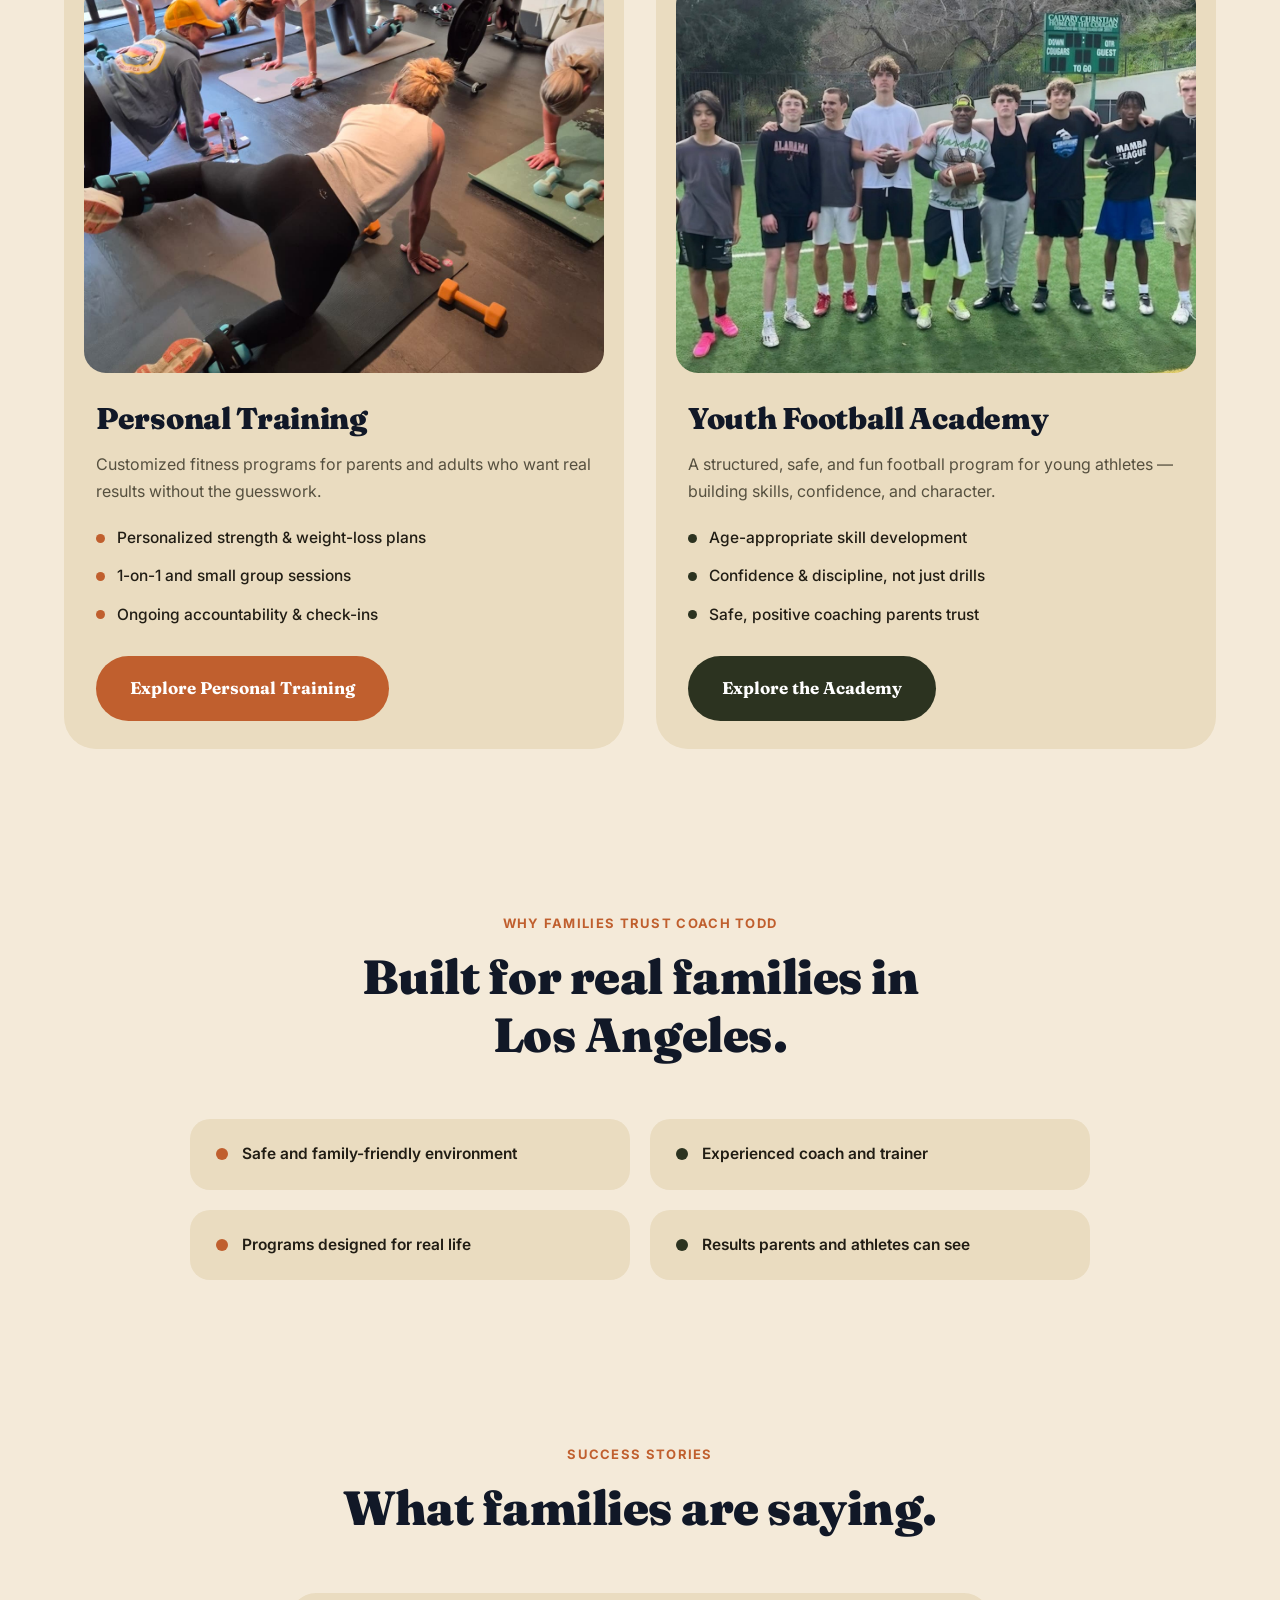
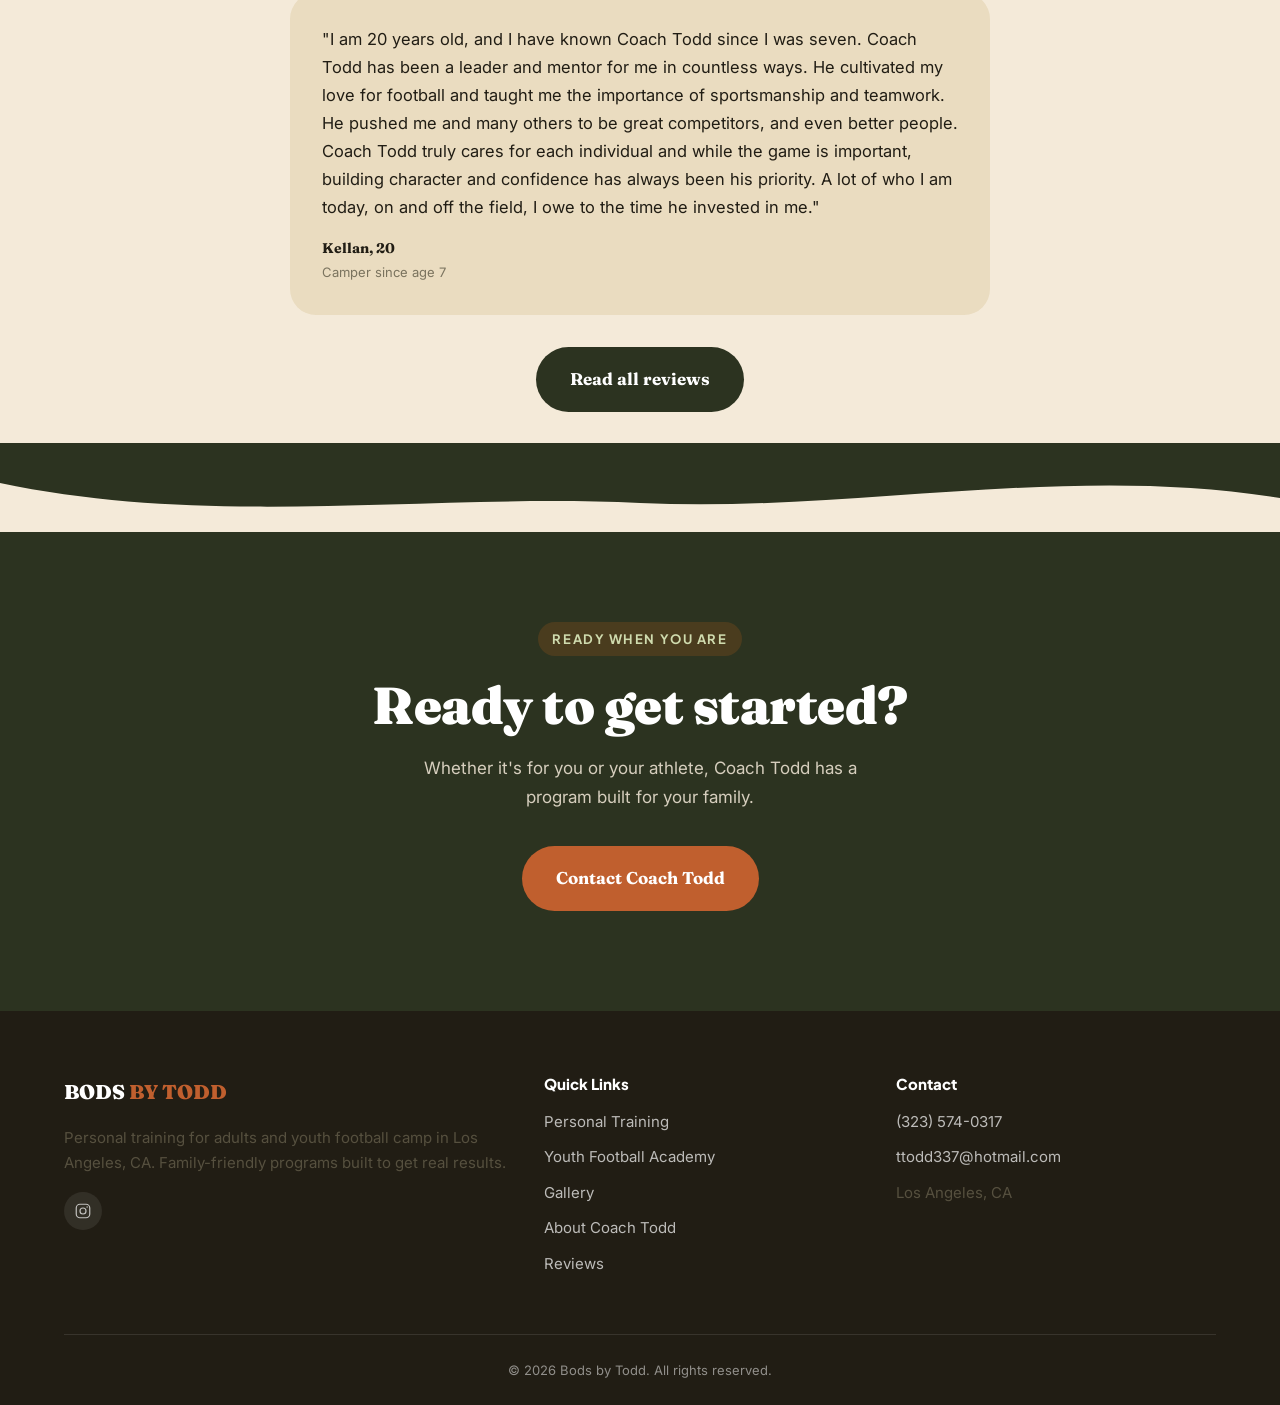
==== commit b581a764: "added gallery" ====
--- a/index.html
+++ b/index.html
@@ -9,8 +9,8 @@
 <link rel="preconnect" href="https://fonts.googleapis.com">
 <link rel="preconnect" href="https://fonts.gstatic.com" crossorigin>
 <link href="https://fonts.googleapis.com/css2?family=Plus+Jakarta+Sans:wght@700;800&family=Inter:wght@400;500;600&family=Fraunces:opsz,wght@9..144,500;9..144,700;9..144,900&display=swap" rel="stylesheet">
-<link rel="stylesheet" href="styles.css?v=2">
-<link rel="stylesheet" href="organic.css?v=2">
+<link rel="stylesheet" href="styles.css?v=4">
+<link rel="stylesheet" href="organic.css?v=4">
 </head>
 <body class="organic">
 
@@ -21,6 +21,7 @@
       <li><a href="index.html" class="nav-link active">Home</a></li>
       <li><a href="training.html" class="nav-link">BodsByTodd</a></li>
       <li><a href="camp.html" class="nav-link">Youth Football Academy</a></li>
+      <li><a href="gallery.html" class="nav-link">Gallery</a></li>
       <li><a href="about.html" class="nav-link">About</a></li>
       <li><a href="testimonials.html" class="nav-link">Reviews</a></li>
       <li><a href="contact.html" class="nav-link">Contact</a></li>
@@ -37,6 +38,7 @@
   <a href="index.html" class="nav-link active">Home</a>
   <a href="training.html" class="nav-link">BodsByTodd</a>
   <a href="camp.html" class="nav-link">Youth Football Academy</a>
+  <a href="gallery.html" class="nav-link">Gallery</a>
   <a href="about.html" class="nav-link">About</a>
   <a href="testimonials.html" class="nav-link">Reviews</a>
   <a href="contact.html" class="nav-link">Contact</a>
@@ -45,7 +47,7 @@
 
 <!-- ============ HERO: full-bleed photo + gradient overlay ============ -->
 <header class="hero">
-  <img class="hero-bg" src="working3.jpeg" alt="Coach Todd">
+  <img class="hero-bg" src="assets/photos/working3.jpeg" alt="Coach Todd">
   <div class="hero-fade"></div>
   <div class="hero-content">
     <h1>Helping the current and next generation become their best selves.</h1>
@@ -82,7 +84,7 @@
 <section class="organic-split">
   <div class="container split">
     <div class="fade-up split-photo">
-      <img src="todd&son.jpeg" alt="Coach Todd with young athletes">
+      <img src="assets/photos/todd&son.jpeg" alt="Coach Todd with young athletes">
     </div>
     <div class="fade-up">
       <span class="section-eyebrow-organic">Meet Coach Todd</span>
@@ -117,7 +119,7 @@
     </div>
     <div class="paths-grid stagger">
       <div class="path-card">
-        <div class="path-photo"><img src="adult.jpeg" alt="Adult personal training session"></div>
+        <div class="path-photo"><img src="assets/photos/adult.jpeg" alt="Adult personal training session"></div>
         <h3>Personal Training</h3>
         <p class="desc">Customized fitness programs for parents and adults who want real results without the guesswork.</p>
         <ul class="path-list">
@@ -128,7 +130,7 @@
         <a href="training.html" class="btn-pill btn-pill-terracotta">Explore Personal Training</a>
       </div>
       <div class="path-card">
-        <div class="path-photo"><img src="camp1.jpeg" alt="Youth football camp"></div>
+        <div class="path-photo"><img src="assets/photos/camp1.jpeg" alt="Youth football camp"></div>
         <h3>Youth Football Academy</h3>
         <p class="desc">A structured, safe, and fun football program for young athletes — building skills, confidence, and character.</p>
         <ul class="path-list">
@@ -209,6 +211,7 @@
         <h4>Quick Links</h4>
         <a href="training.html">Personal Training</a>
         <a href="camp.html">Youth Football Academy</a>
+        <a href="gallery.html">Gallery</a>
         <a href="about.html">About Coach Todd</a>
         <a href="testimonials.html">Reviews</a>
       </div>
@@ -223,6 +226,6 @@
   </div>
 </footer>
 
-<script src="main.js?v=2"></script>
+<script src="main.js?v=3"></script>
 </body>
 </html>
--- a/styles.css
+++ b/styles.css
@@ -904,6 +904,186 @@
 }
 
 /* ==========================================================================
+   Gallery page — filters, grid, placeholders, lightbox
+   ========================================================================== */
+
+.gallery-filters {
+  display: flex;
+  flex-wrap: wrap;
+  justify-content: center;
+  gap: var(--space-2);
+  margin-bottom: var(--space-5);
+}
+
+.gallery-filter-btn {
+  padding: 10px 22px;
+  border-radius: 999px;
+  background: var(--color-surface);
+  box-shadow: var(--shadow-card);
+  border: none;
+  font-family: var(--font-heading);
+  font-weight: 700;
+  font-size: 14px;
+  color: var(--color-text);
+  cursor: pointer;
+  transition: background var(--transition), color var(--transition);
+}
+
+.gallery-filter-btn:hover { background: var(--color-surface-alt, #F1F5F9); }
+
+.gallery-filter-btn.is-active {
+  background: var(--color-primary);
+  color: #fff;
+}
+
+.gallery-grid {
+  columns: 4;
+  column-gap: var(--space-3);
+}
+
+@media (max-width: 1023px) {
+  .gallery-grid { columns: 3; }
+}
+
+@media (max-width: 640px) {
+  .gallery-grid { columns: 2; }
+}
+
+.gallery-item {
+  position: relative;
+  break-inside: avoid;
+  margin-bottom: var(--space-3);
+  border-radius: var(--radius-card);
+  overflow: hidden;
+  box-shadow: var(--shadow-card);
+  cursor: pointer;
+}
+
+.gallery-item.is-hidden { display: none; }
+
+.gallery-item img,
+.gallery-item video {
+  width: 100%;
+  height: auto;
+  display: block;
+  background: #000;
+  transition: transform 0.5s ease;
+}
+
+.gallery-item:hover img,
+.gallery-item:hover video {
+  transform: scale(1.04);
+}
+
+.gallery-item-play {
+  position: absolute;
+  top: 50%;
+  left: 50%;
+  transform: translate(-50%, -50%);
+  width: 48px;
+  height: 48px;
+  border-radius: 50%;
+  background: rgba(0, 0, 0, 0.55);
+  color: #fff;
+  display: flex;
+  align-items: center;
+  justify-content: center;
+  pointer-events: none;
+}
+
+.gallery-placeholder {
+  width: 100%;
+  height: 100%;
+  display: flex;
+  flex-direction: column;
+  align-items: center;
+  justify-content: center;
+  gap: 10px;
+  color: #fff;
+  text-align: center;
+}
+
+.gallery-placeholder-label {
+  font-size: 13px;
+  font-weight: 600;
+  letter-spacing: 0.02em;
+}
+
+.ph-camp { background: linear-gradient(135deg, #C05F2E 0%, #8f4520 100%); }
+.ph-training { background: linear-gradient(135deg, #1A3A5C 0%, #0f2338 100%); }
+.ph-group { background: linear-gradient(135deg, #2C3320 0%, #171b10 100%); }
+.ph-online { background: linear-gradient(135deg, #6E7F53 0%, #454f33 100%); }
+
+.lightbox-overlay {
+  position: fixed;
+  inset: 0;
+  z-index: 300;
+  display: flex;
+  align-items: center;
+  justify-content: center;
+  padding: 60px 24px;
+  background: rgba(15, 13, 9, 0.9);
+  opacity: 0;
+  visibility: hidden;
+  transition: opacity var(--transition);
+}
+
+.lightbox-overlay.is-open {
+  opacity: 1;
+  visibility: visible;
+}
+
+.lightbox-content {
+  width: 100%;
+  max-width: 720px;
+}
+
+.lightbox-media {
+  width: 100%;
+  max-height: 80vh;
+  border-radius: var(--radius-card);
+  display: flex;
+  align-items: center;
+  justify-content: center;
+  overflow: hidden;
+}
+
+.lightbox-media img,
+.lightbox-media video {
+  width: 100%;
+  max-height: 80vh;
+  object-fit: contain;
+  border-radius: var(--radius-card);
+  display: block;
+}
+
+.lightbox-caption {
+  color: #fff;
+  text-align: center;
+  margin-top: var(--space-2);
+  font-size: 15px;
+}
+
+.lightbox-close {
+  position: absolute;
+  top: 20px;
+  right: 24px;
+  width: 40px;
+  height: 40px;
+  border-radius: 50%;
+  background: rgba(255, 255, 255, 0.12);
+  color: #fff;
+  display: flex;
+  align-items: center;
+  justify-content: center;
+}
+
+.lightbox-close:hover { background: rgba(255, 255, 255, 0.22); }
+
+.lightbox-overlay .gallery-arrow-prev { left: 24px; }
+.lightbox-overlay .gallery-arrow-next { right: 24px; }
+
+/* ==========================================================================
    Lists / checkmarks
    ========================================================================== */
 
--- a/organic.css
+++ b/organic.css
@@ -517,6 +517,38 @@
 body.organic .testimonial-slider .stars { color: var(--terracotta); margin-bottom: 14px; }
 
 /* ==========================================================================
+   Gallery page — organic palette
+   ========================================================================== */
+
+body.organic .gallery-filter-btn {
+  background: var(--cream-card);
+  box-shadow: none;
+  color: var(--dark);
+}
+
+body.organic .gallery-filter-btn:hover { background: var(--sage); }
+
+body.organic .gallery-filter-btn.is-active {
+  background: var(--terracotta);
+  color: #fff;
+}
+
+body.organic .gallery-item,
+body.organic .gallery-grid .gallery-item {
+  border-radius: 22px;
+  box-shadow: none;
+}
+
+body.organic .ph-camp { background: linear-gradient(135deg, var(--terracotta) 0%, var(--terracotta-dark) 100%); }
+body.organic .ph-training { background: linear-gradient(135deg, #3A4A66 0%, var(--dark) 100%); }
+body.organic .ph-group { background: linear-gradient(135deg, var(--green) 0%, var(--green-dark) 100%); }
+body.organic .ph-online { background: linear-gradient(135deg, #7C8C5C 0%, var(--green-dark) 100%); }
+
+body.organic .lightbox-close:hover { background: var(--terracotta); }
+body.organic .lightbox-overlay .gallery-arrow { background: rgba(255, 255, 255, 0.12); }
+body.organic .lightbox-overlay .gallery-arrow:hover { background: var(--terracotta); }
+
+/* ==========================================================================
    Video frame — organic radius
    ========================================================================== */
 
